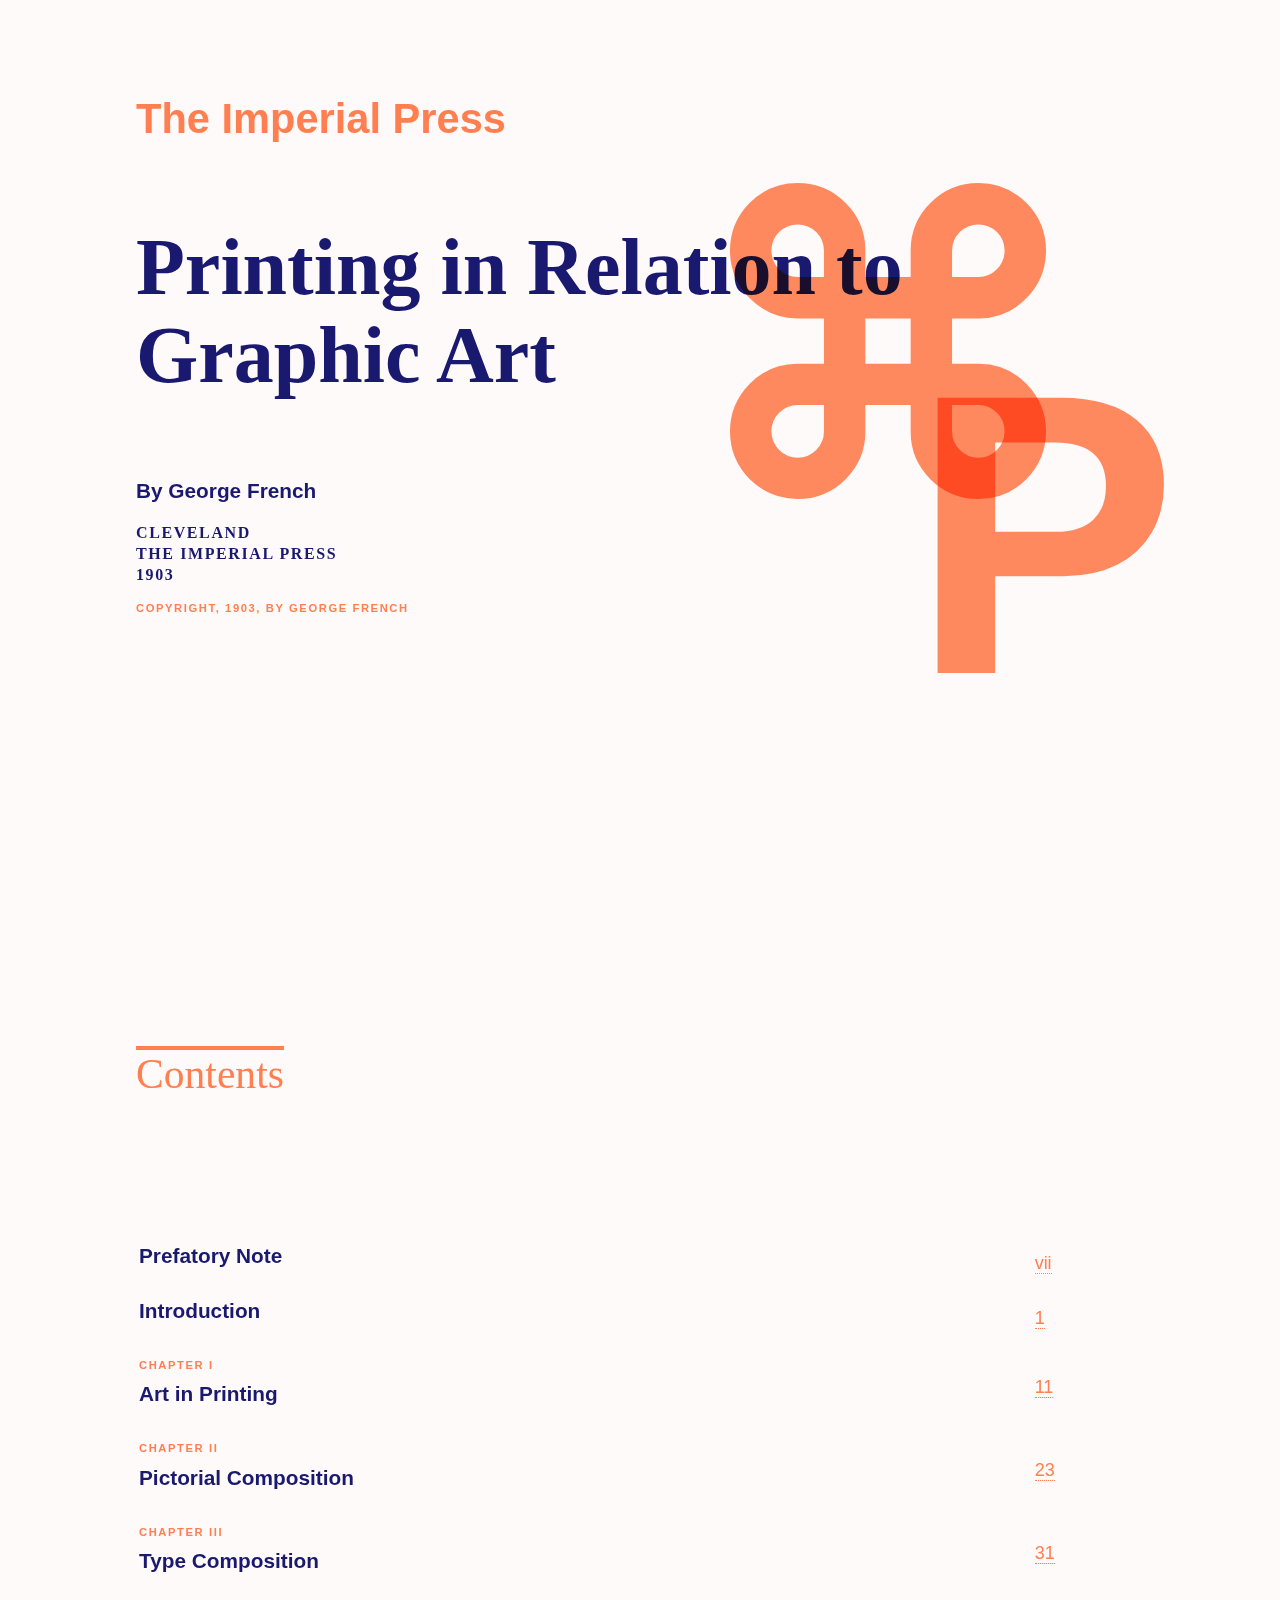
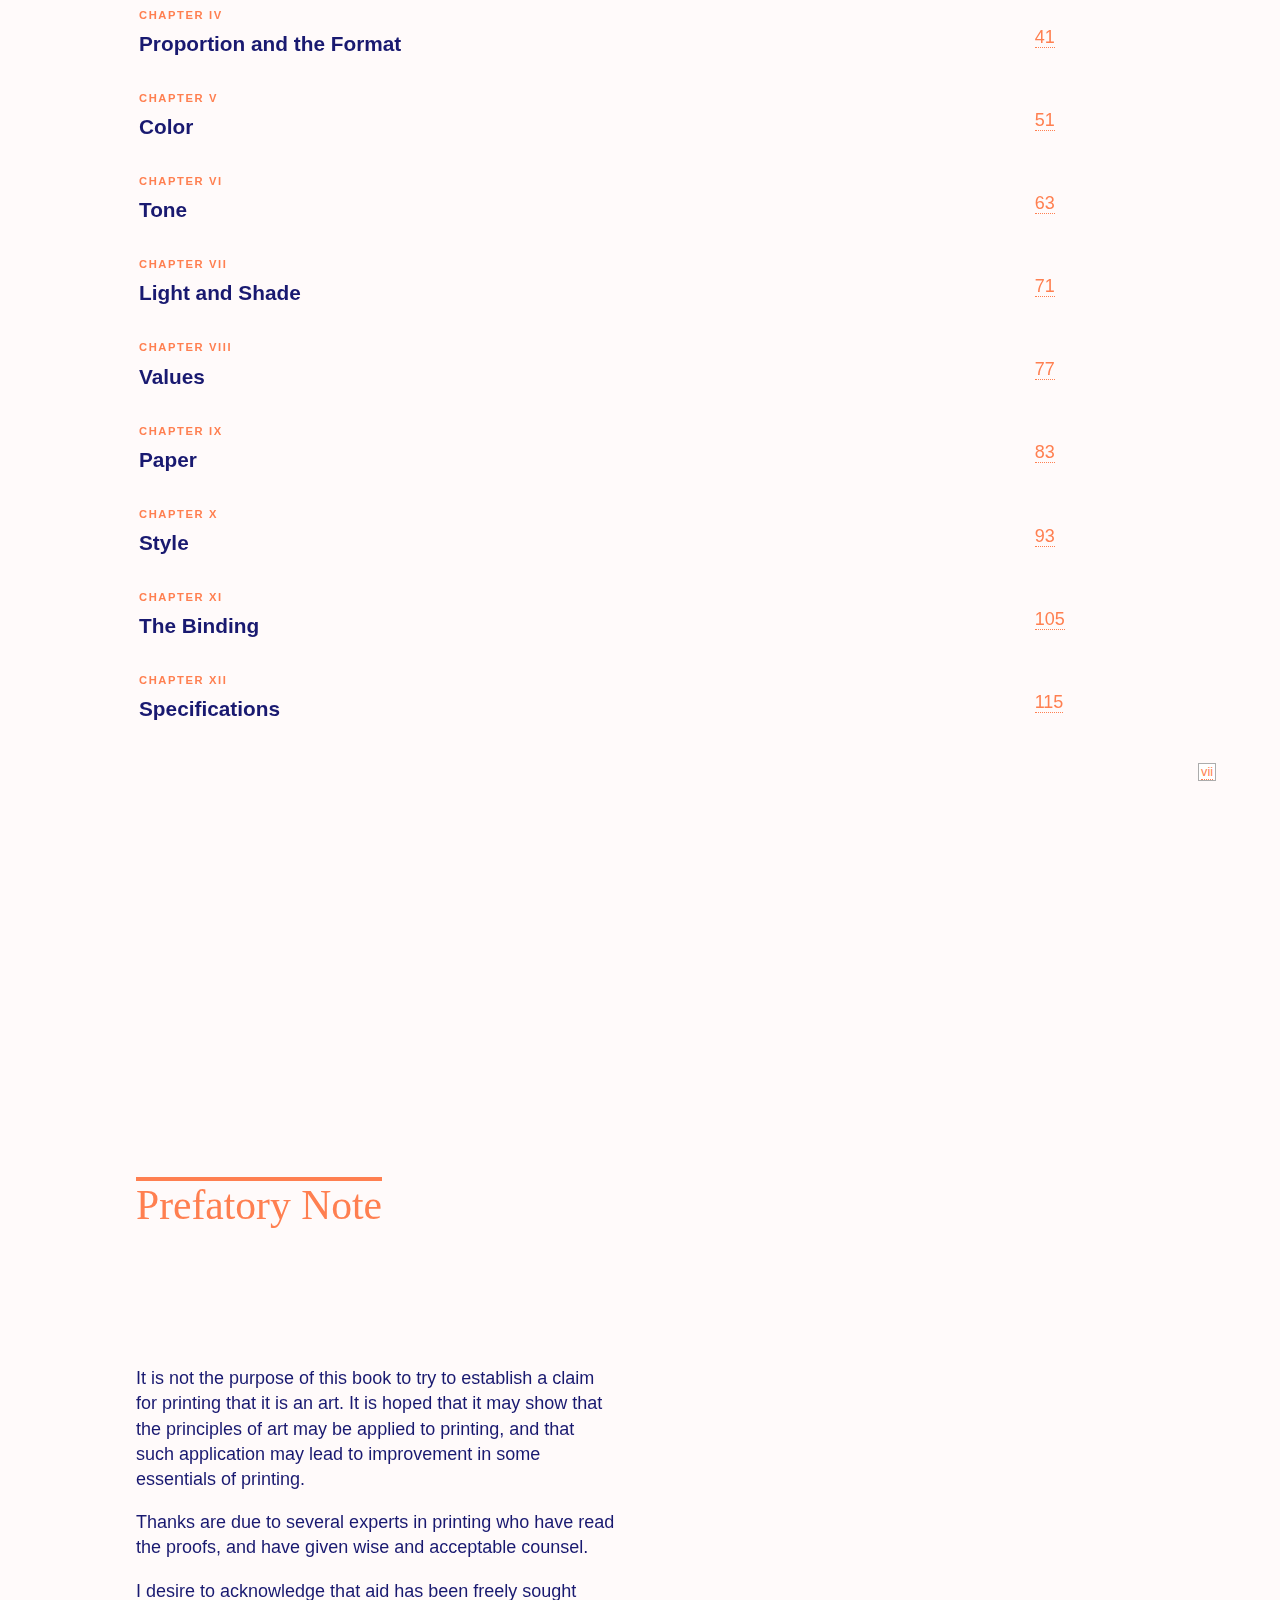
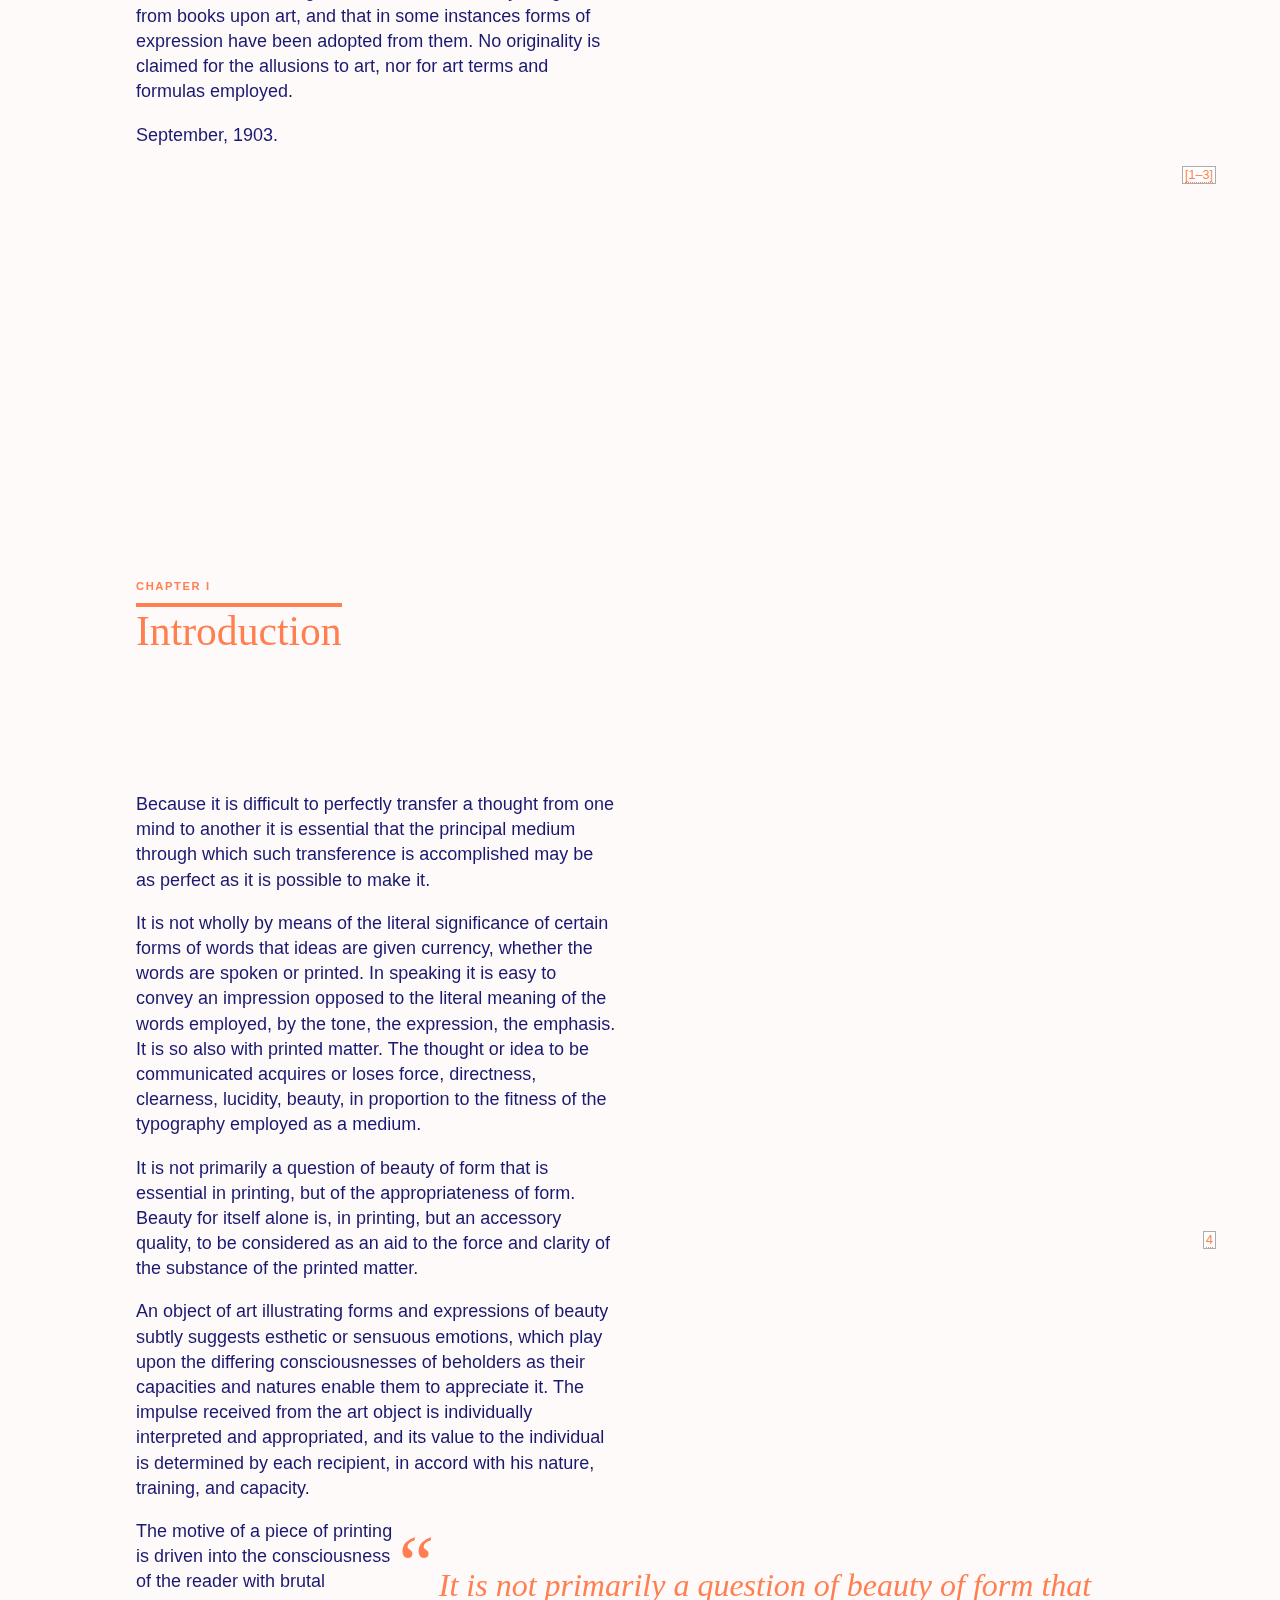
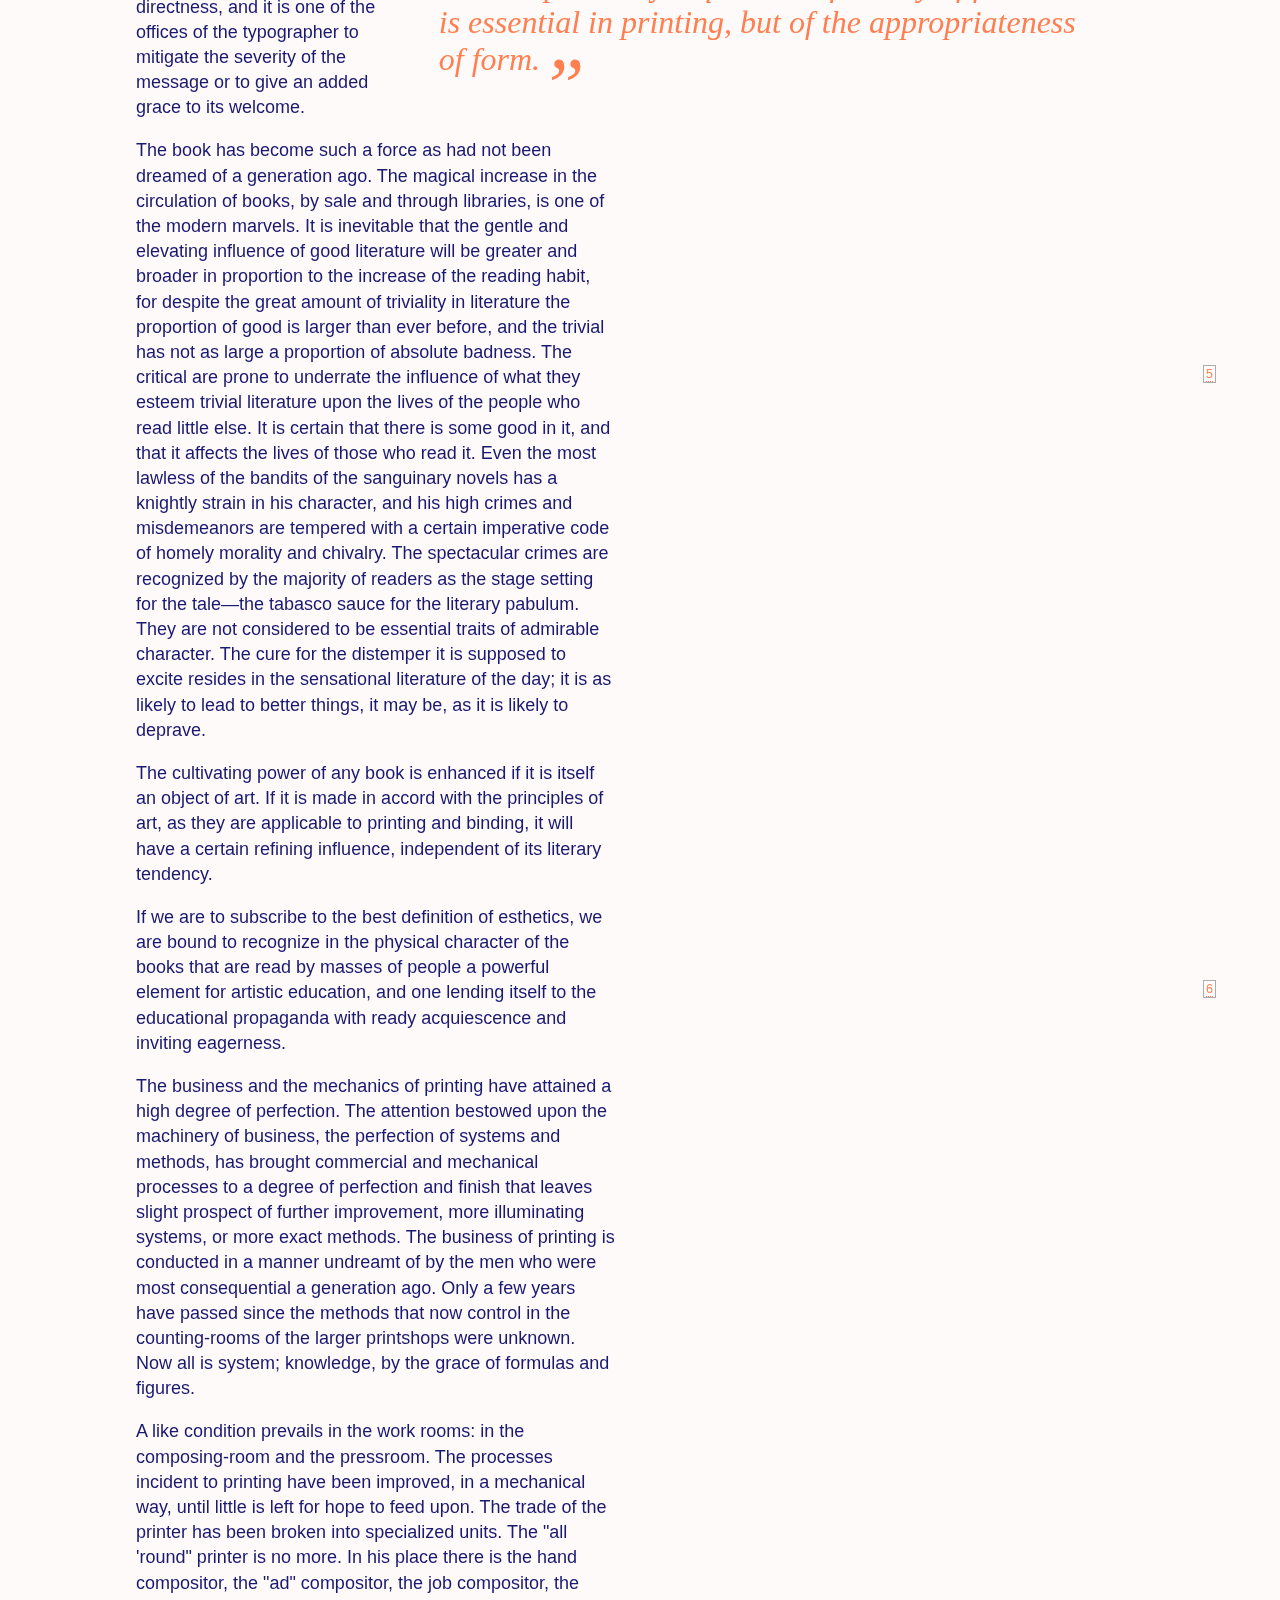
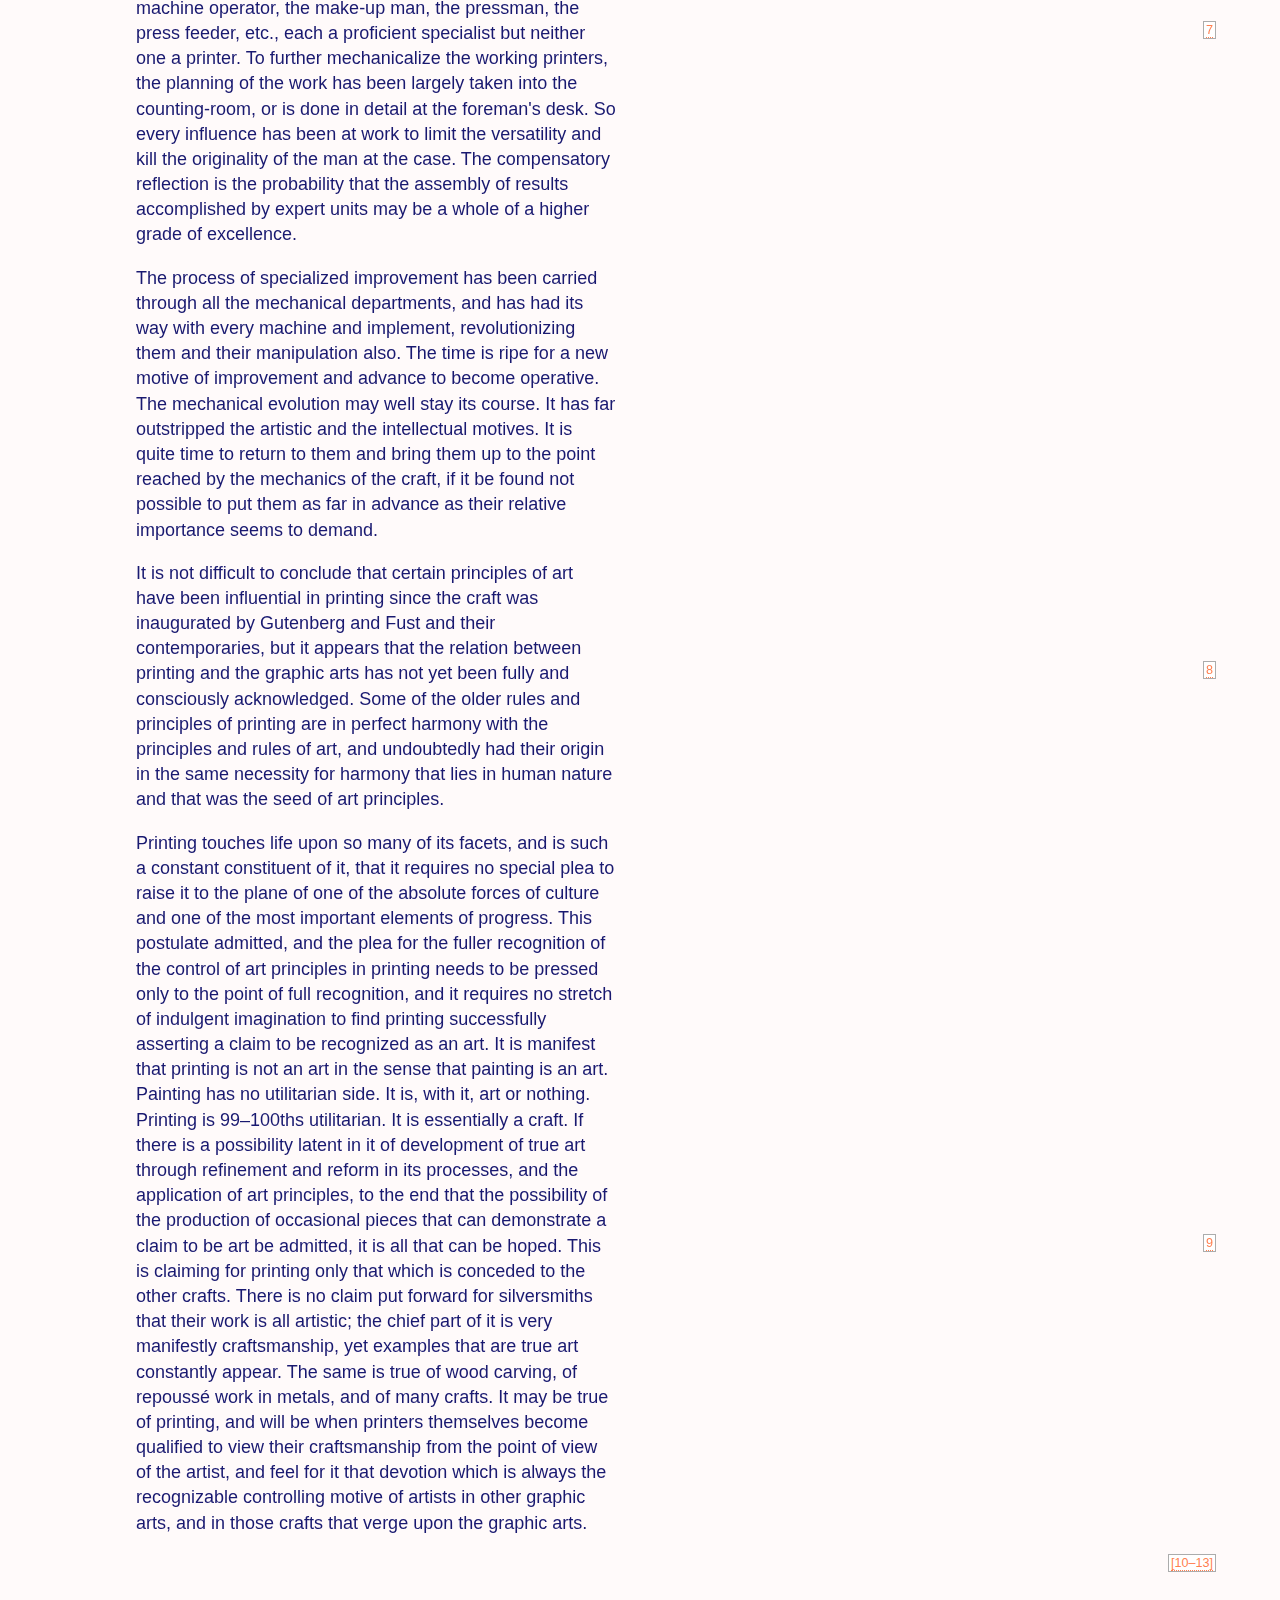
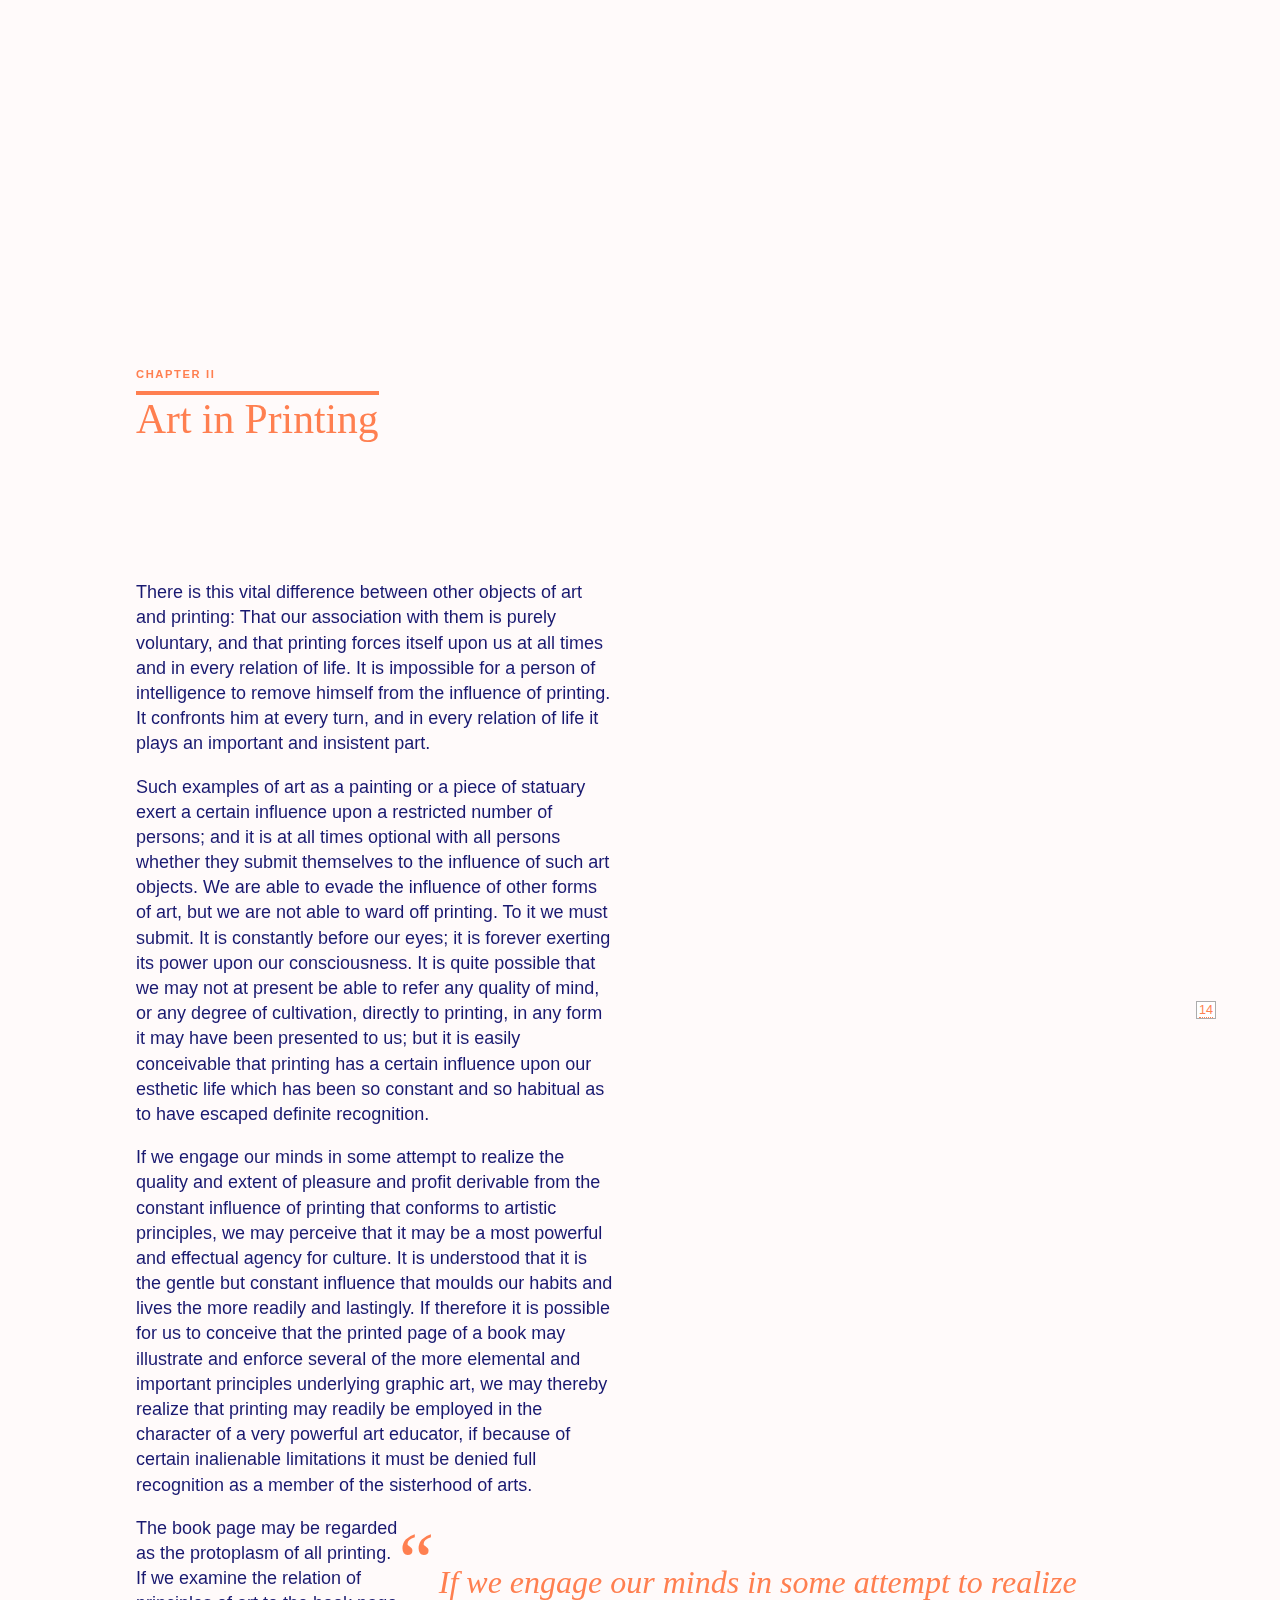
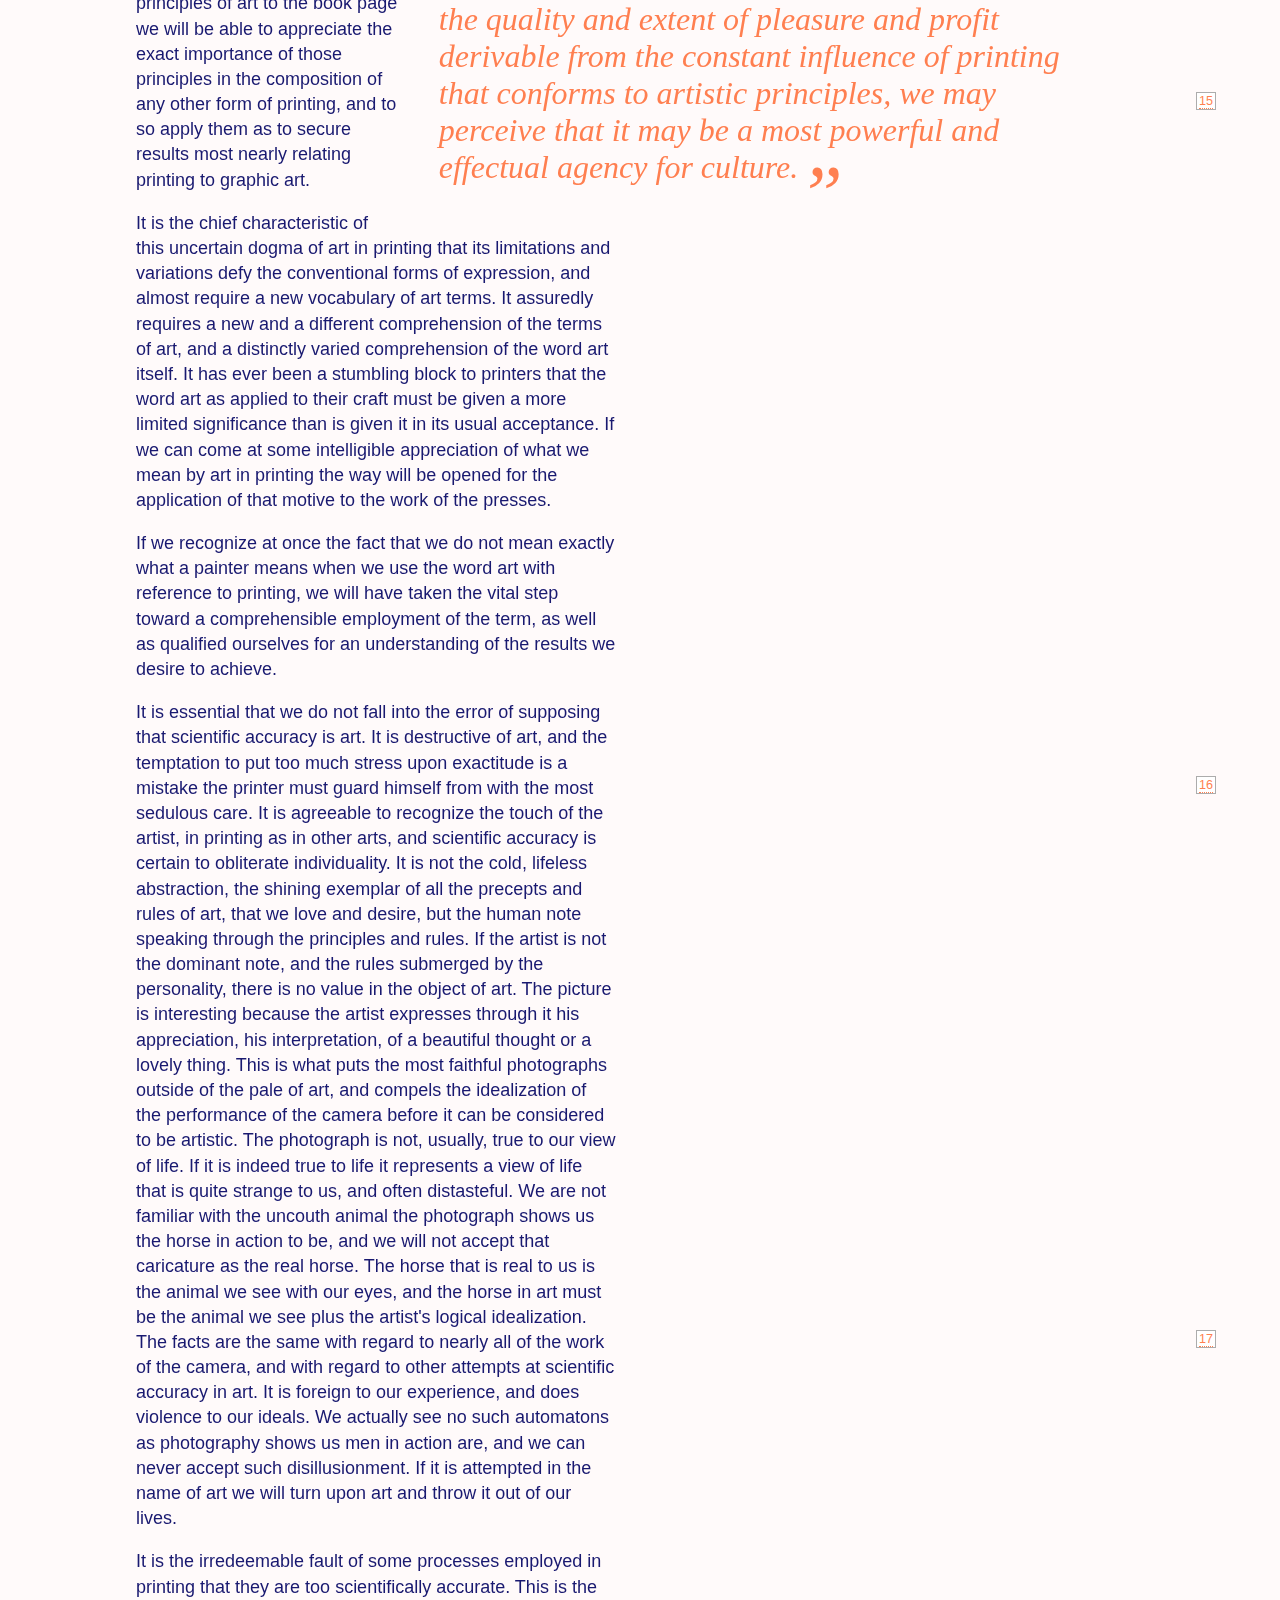
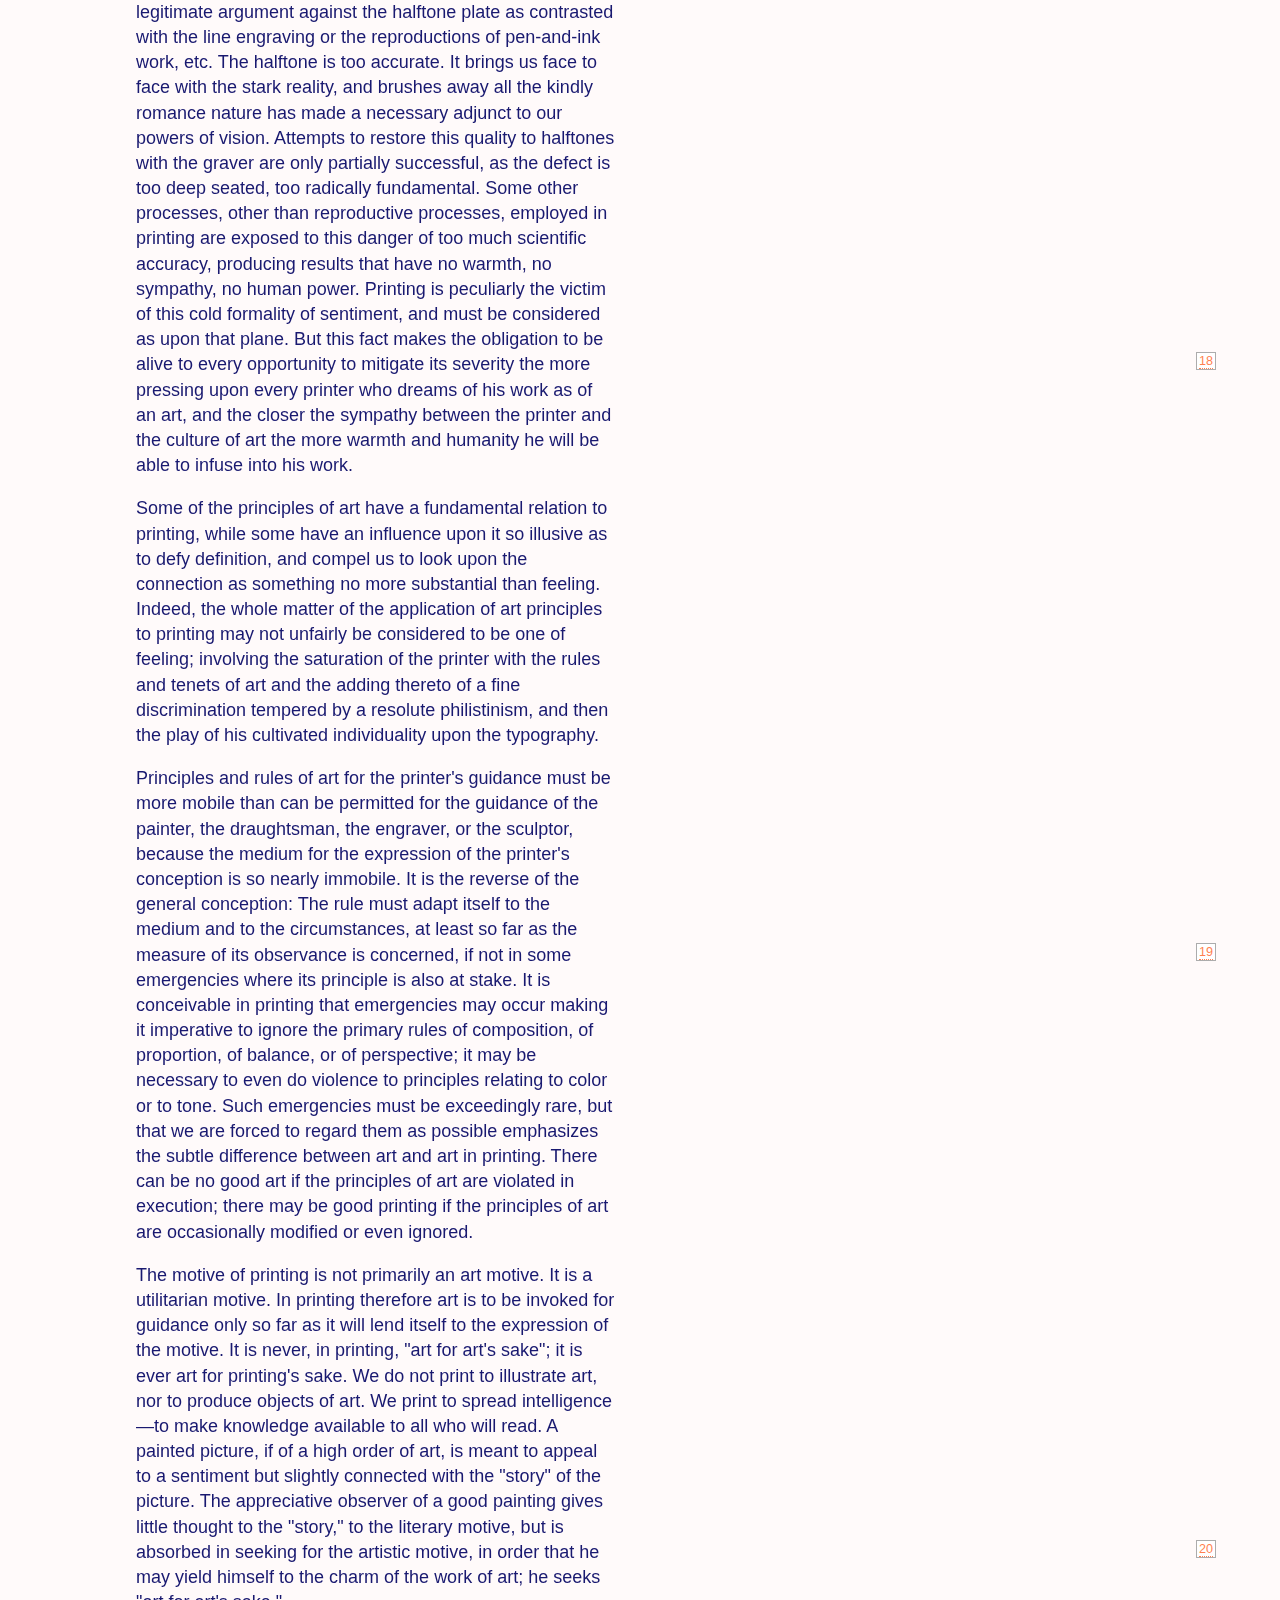
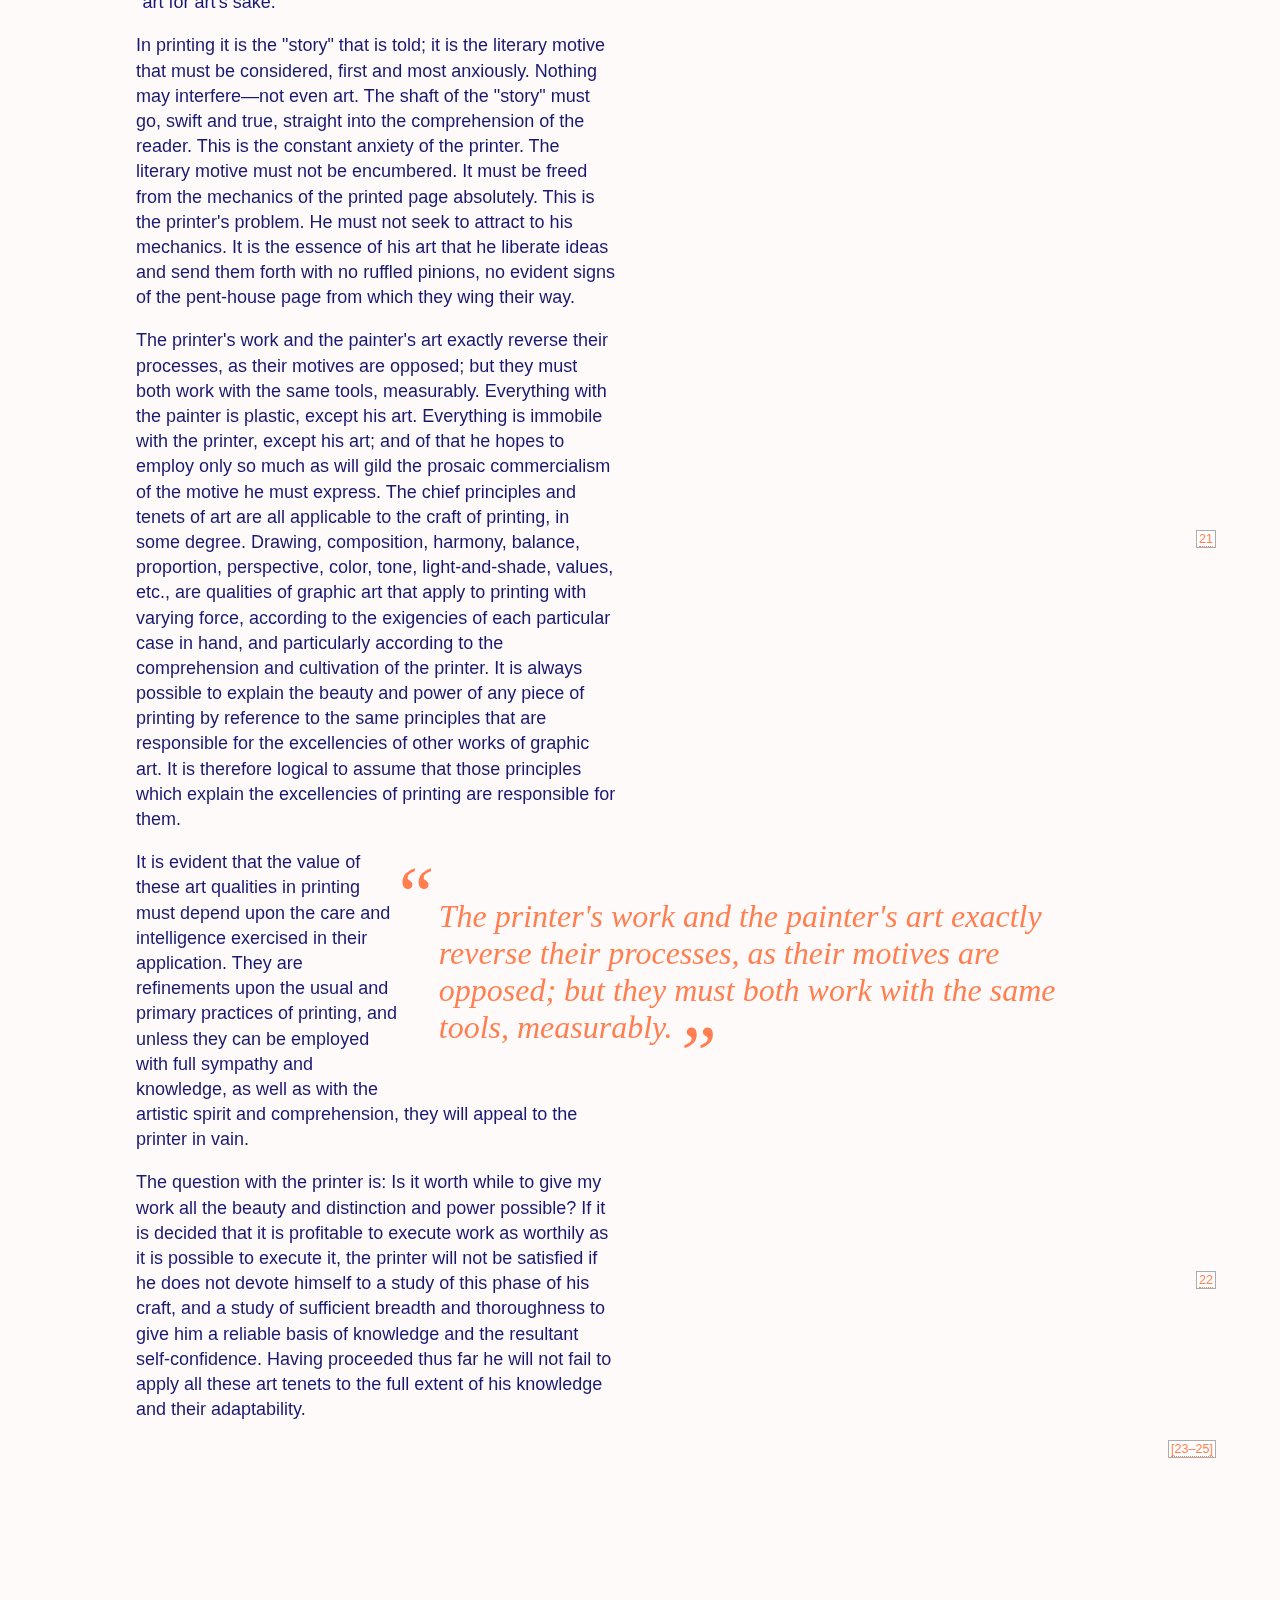
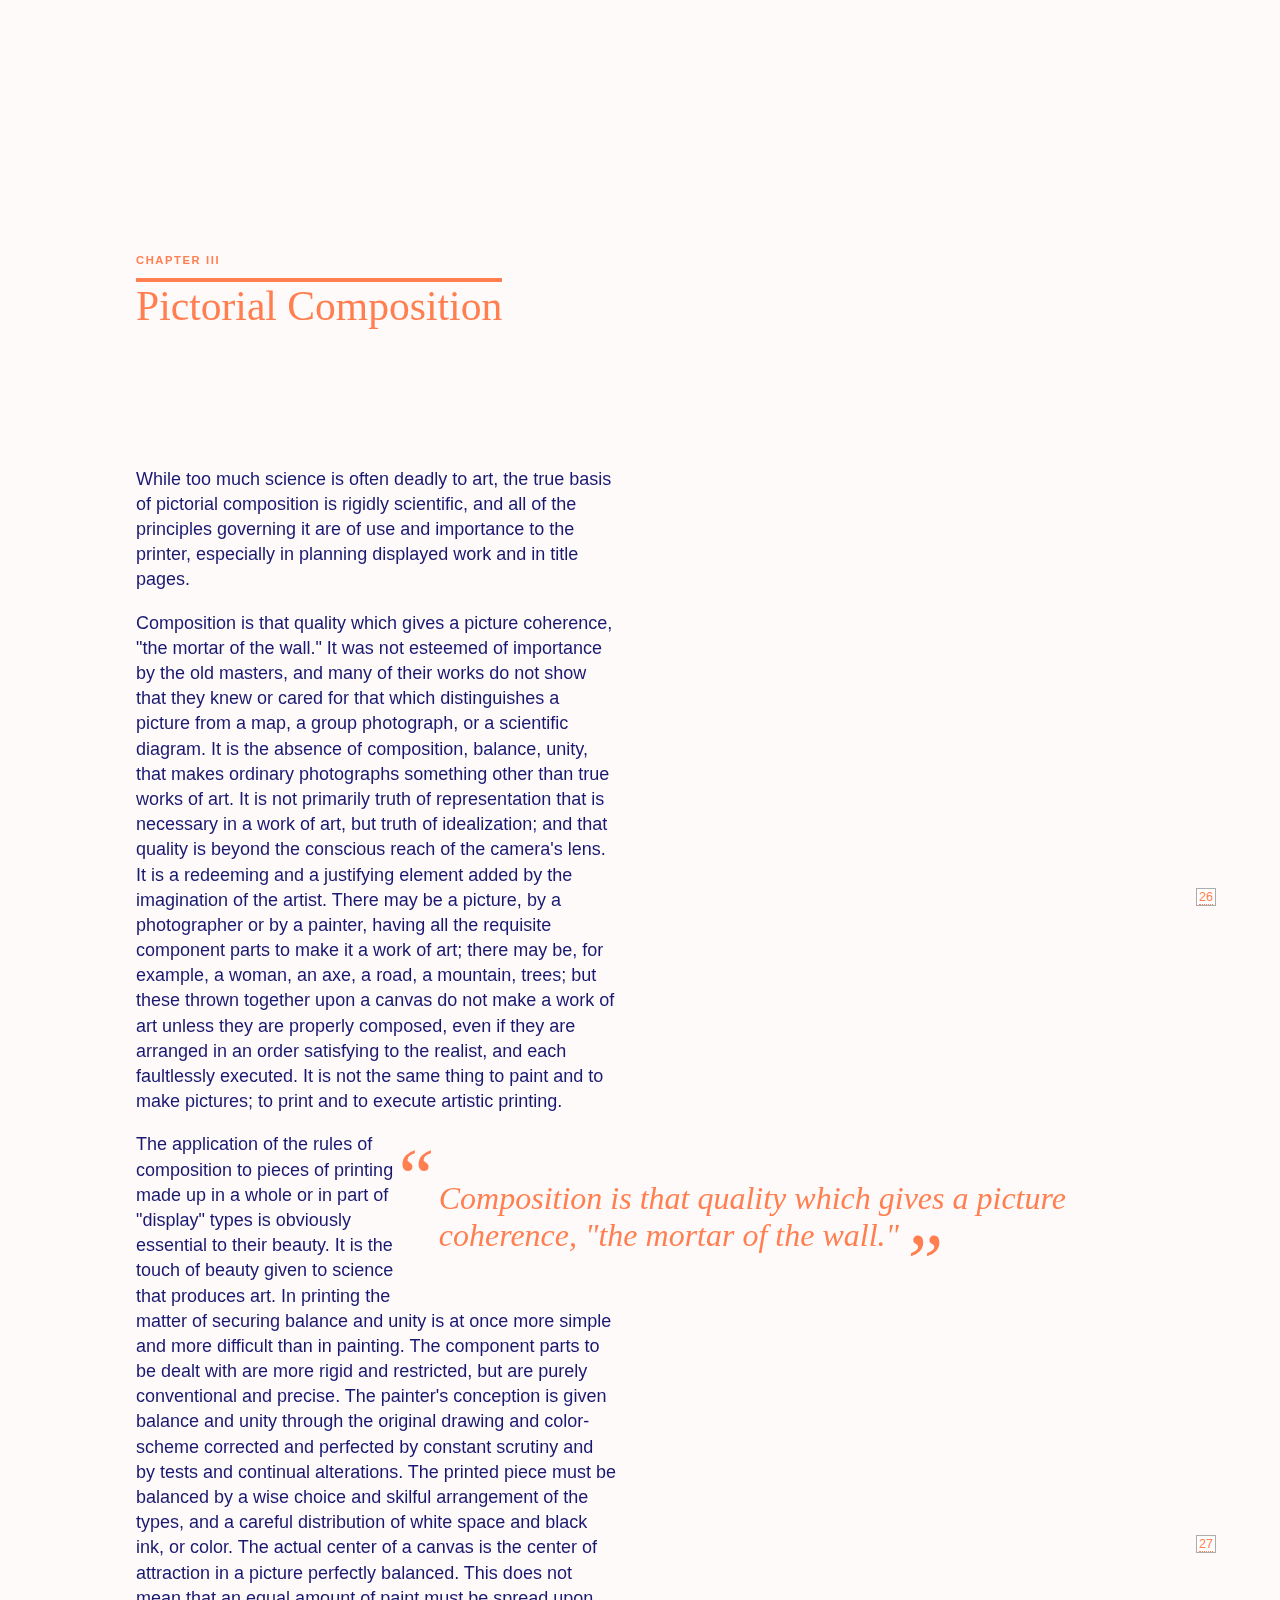
==== book-style.html @ 24d0f172 "updates" ====
<!DOCTYPE html PUBLIC "-//W3C//DTD XHTML 1.0 Strict//EN" "http://www.w3.org/TR/xhtml1/DTD/xhtml1-strict.dtd">
<!-- saved from url=(0056)http://www.gutenberg.org/files/54349/54349-h/54349-h.htm -->
<html xmlns="http://www.w3.org/1999/xhtml" xml:lang="en" lang="en"><head><meta http-equiv="Content-Type" content="text/html; charset=UTF-8">

    <title>The Project Gutenberg eBook of Printing in Relation to Graphic Art, by George French</title>

    <!-- Place your Stylesheet Between HERE -->
      <link rel="stylesheet" type="text/css" href="style.css">
    <!-- and HERE -->

    <style type="text/css">
    /* Page-specific Styles */
    .pagenum {
      position: absolute;
      right: 5vw;
      text-indent: 0em;
      text-align: right;
      font-size: 70%;
      font-weight: normal;
      font-variant: normal;
      font-style: normal;
      letter-spacing: normal;
      line-height: normal;
      color: #acacac;
      border: 1px solid #acacac;
      background: #ffffff;
      padding: 1px 2px;
    }

    table {
      width:100%;
    }

   </style>

</head>

<body>








<h2>The Imperial Press</h2>


<h1>
Printing in Relation
to Graphic Art</h1>

<h4>
By George French</h4>


<h5>
Cleveland <br>
The Imperial Press<br>
1903
</h5>


<h6>
Copyright, 1903, by George French
</h6>



<div class="chapter">
<h3><a id="CONTENTS"></a>Contents</h3>
</div>

<table summary="Contents">
  <tbody>
  <tr>
    <td class="tdl"><h4>Prefatory Note</h4></td>
    <td class="tdr"><a href="#pref">vii</a></td></tr>
  <tr>
    <td class="tdl"><h4>Introduction</h4></td>
    <td class="tdr"><a href="#intro">1</a></td></tr>
  <tr>
    <td class="tdl2"><h6>Chapter I</h6>
    <h4>Art in Printing</h4>
    <td class="tdr"><a href="#ch_1">11</a></td></tr>

  <tr>
    <td class="tdl2"><h6>Chapter II</h6>
    <h4>Pictorial Composition</h4>
    <td class="tdr"><a href="#ch_2">23</a></td></tr>

  <tr>
    <td class="tdl2"><h6>Chapter III</h6>
    <h4>Type Composition</h4>
    <td class="tdr"><a href="#ch_3">31</a></td></tr>

  <tr>
    <td class="tdl2"><h6>Chapter IV</h6>
    <h4>Proportion and the Format</h4>
    <td class="tdr"><a href="#ch_4">41</a></td></tr>

  <tr>
    <td class="tdl2"><h6>Chapter V</h6>
    <h4>Color</h4>
    <td class="tdr"><a href="#ch_5">51</a></td></tr>

  <tr>
    <td class="tdl2"><h6>Chapter VI</h6>
    <h4>Tone</h4>
    <td class="tdr"><a href="#ch_6">63</a></td></tr>

  <tr>
    <td class="tdl2"><h6>Chapter VII</h6>
    <h4>Light and Shade</h4>
    <td class="tdr"><a href="#ch_7">71</a></td></tr>

  <tr>
    <td class="tdl2"><h6>Chapter VIII</h6>
    <h4>Values</h4>
    <td class="tdr"><a href="#ch_8">77</a></td></tr>

  <tr>
    <td class="tdl2"><h6>Chapter IX</h6>
    <h4>Paper</h4>
    <td class="tdr"><a href="#ch_9">83</a></td></tr>

  <tr>
    <td class="tdl2"><h6>Chapter X</h6>
    <h4>Style</h4>
    <td class="tdr"><a href="#ch_10">93</a></td></tr>

  <tr>
    <td class="tdl2"><h6>Chapter XI</h6>
    <h4>The Binding</h4>
    <td class="tdr"><a href="#ch_11">105</a></td></tr>

  <tr>
    <td class="tdl2"><h6>Chapter XII</h6>
    <h4>Specifications</h4>
    <td class="tdr"><a href="#ch_12">115</a></td></tr>
</tbody></table>



<p><span class="pagenum"><a name="Page_vii" id="Page_vii">vii</a></span></p>

<div class="chapter">
<h3 id="pref">Prefatory Note</h3>
</div>

<p>It is not the purpose of this book to try to
establish a claim for printing that it is an art.
It is hoped that it may show that the principles
of art may be applied to printing, and that
such application may lead to improvement in
some essentials of printing.</p>

<p>Thanks are due to several experts in printing
who have read the proofs, and have given
wise and acceptable counsel.</p>

<p>I desire to acknowledge that aid has been
freely sought from books upon art, and that in
some instances forms of expression have been
adopted from them. No originality is claimed
for the allusions to art, nor for art terms and
formulas employed.</p>

<p>
September, 1903.</p>



<p><span class="pagenum"><a name="Page_1" id="Page_1">[1–3]</a></span></p>

<div class="chapter">
  <h6>Chapter I</h6>
<h3 id="intro">Introduction</h3>
</div>

<div class="p1">
<p class="in0 drop-cap"><span class="smcap">Because</span> it is difficult to perfectly
transfer a thought from
one mind to another it is essential
that the principal medium
through which such transference
is accomplished may be as perfect as it is possible
to make it.</p>

<p>It is not wholly by means of the literal significance
of certain forms of words that ideas
are given currency, whether the words are
spoken or printed. In speaking it is easy to
convey an impression opposed to the literal
meaning of the words employed, by the tone,
the expression, the emphasis. It is so also with
printed matter. The thought or idea to be communicated
acquires or loses force, directness,
clearness, lucidity, beauty, in proportion to the
fitness of the typography employed as a medium.</p>

<p>It is not primarily a question of beauty of
form that is essential in printing, but of the
appropriateness of form. Beauty for itself alone
is, in printing, but an accessory quality, to be<span class="pagenum"><a name="Page_4" id="Page_4">4</a></span>
considered as an aid to the force and clarity of
the substance of the printed matter.</p>

<p>An object of art illustrating forms and expressions
of beauty subtly suggests esthetic or
sensuous emotions, which play upon the differing
consciousnesses of beholders as their capacities
and natures enable them to appreciate
it. The impulse received from the art object is
individually interpreted and appropriated, and
its value to the individual is determined by each
recipient, in accord with his nature, training,
and capacity.</p>

<blockquote>It is not primarily a question of beauty of
form that is essential in printing, but of the
appropriateness of form.</blockquote>

<p>The motive of a piece of printing is driven
into the consciousness of the reader with brutal
directness, and it is one of the offices of the
typographer to mitigate the severity of the message
or to give an added grace to its welcome.</p>

<p>The book has become such a force as had
not been dreamed of a generation ago. The
magical increase in the circulation of books, by
sale and through libraries, is one of the modern
marvels. It is inevitable that the gentle and
elevating influence of good literature will be
greater and broader in proportion to the increase
of the reading habit, for despite the great
amount of triviality in literature the proportion
of good is larger than ever before, and the
trivial has not as large a proportion of absolute
badness. The critical are prone to underrate<span class="pagenum"><a name="Page_5" id="Page_5">5</a></span>
the influence of what they esteem trivial literature
upon the lives of the people who read
little else. It is certain that there is some good
in it, and that it affects the lives of those who
read it. Even the most lawless of the bandits
of the sanguinary novels has a knightly strain
in his character, and his high crimes and misdemeanors
are tempered with a certain imperative
code of homely morality and chivalry.
The spectacular crimes are recognized by the
majority of readers as the stage setting for the
tale—the tabasco sauce for the literary pabulum.
They are not considered to be essential
traits of admirable character. The cure for the
distemper it is supposed to excite resides in the
sensational literature of the day; it is as likely
to lead to better things, it may be, as it is likely
to deprave.</p>

<p>The cultivating power of any book is enhanced
if it is itself an object of art. If it is made
in accord with the principles of art, as they are
applicable to printing and binding, it will have
a certain refining influence, independent of its
literary tendency.</p>

<p>If we are to subscribe to the best definition
of esthetics, we are bound to recognize in the
physical character of the books that are read
by masses of people a powerful element for artistic
education, and one lending itself to the<span class="pagenum"><a name="Page_6" id="Page_6">6</a></span>
educational propaganda with ready acquiescence
and inviting eagerness.</p>

<p>The business and the mechanics of printing
have attained a high degree of perfection. The
attention bestowed upon the machinery of
business, the perfection of systems and methods,
has brought commercial and mechanical
processes to a degree of perfection and finish
that leaves slight prospect of further improvement,
more illuminating systems, or more exact
methods. The business of printing is conducted
in a manner undreamt of by the men who
were most consequential a generation ago. Only
a few years have passed since the methods that
now control in the counting-rooms of the larger
printshops were unknown. Now all is system;
knowledge, by the grace of formulas and
figures.</p>

<p>A like condition prevails in the work rooms:
in the composing-room and the pressroom.
The processes incident to printing have been
improved, in a mechanical way, until little is
left for hope to feed upon. The trade of the
printer has been broken into specialized units.
The "all 'round" printer is no more. In his
place there is the hand compositor, the "ad"
compositor, the job compositor, the machine
operator, the make-up man, the pressman, the
press feeder, etc., each a proficient specialist<span class="pagenum"><a name="Page_7" id="Page_7">7</a></span>
but neither one a printer. To further mechanicalize
the working printers, the planning of the
work has been largely taken into the counting-room,
or is done in detail at the foreman's
desk. So every influence has been at work to
limit the versatility and kill the originality of
the man at the case. The compensatory reflection
is the probability that the assembly of
results accomplished by expert units may be a
whole of a higher grade of excellence.</p>

<p>The process of specialized improvement has
been carried through all the mechanical departments,
and has had its way with every machine
and implement, revolutionizing them and their
manipulation also. The time is ripe for a new
motive of improvement and advance to become
operative. The mechanical evolution may well
stay its course. It has far outstripped the artistic
and the intellectual motives. It is quite
time to return to them and bring them up to
the point reached by the mechanics of the craft,
if it be found not possible to put them as far
in advance as their relative importance seems
to demand.</p>

<p>It is not difficult to conclude that certain
principles of art have been influential in printing
since the craft was inaugurated by Gutenberg
and Fust and their contemporaries, but
it appears that the relation between printing<span class="pagenum"><a name="Page_8" id="Page_8">8</a></span>
and the graphic arts has not yet been fully and
consciously acknowledged. Some of the older
rules and principles of printing are in perfect
harmony with the principles and rules of art,
and undoubtedly had their origin in the same
necessity for harmony that lies in human nature
and that was the seed of art principles.</p>

<p>Printing touches life upon so many of its facets,
and is such a constant constituent of it, that
it requires no special plea to raise it to the
plane of one of the absolute forces of culture
and one of the most important elements of
progress. This postulate admitted, and the plea
for the fuller recognition of the control of art
principles in printing needs to be pressed only
to the point of full recognition, and it requires
no stretch of indulgent imagination to find
printing successfully asserting a claim to be recognized
as an art. It is manifest that printing
is not an art in the sense that painting is an art.
Painting has no utilitarian side. It is, with it,
art or nothing. Printing is 99–100ths utilitarian.
It is essentially a craft. If there is a possibility
latent in it of development of true art through
refinement and reform in its processes, and
the application of art principles, to the end
that the possibility of the production of occasional
pieces that can demonstrate a claim to
be art be admitted, it is all that can be hoped.<span class="pagenum"><a name="Page_9" id="Page_9">9</a></span>
This is claiming for printing only that which
is conceded to the other crafts. There is no
claim put forward for silversmiths that their
work is all artistic; the chief part of it is very
manifestly craftsmanship, yet examples that
are true art constantly appear. The same is
true of wood carving, of repoussé work in metals,
and of many crafts. It may be true of printing,
and will be when printers themselves become
qualified to view their craftsmanship from
the point of view of the artist, and feel for it
that devotion which is always the recognizable
controlling motive of artists in other graphic
arts, and in those crafts that verge upon the
graphic arts.</p>



<p><span class="pagenum"><a name="Page_10" id="Page_10">[10–13]</a></span></p>

<div class="chapter">
  <h6>Chapter II</h6>
<h3 id="ch_1">Art in Printing</h3>
</div>

<div class="p1">
<p>There is this vital difference
between other objects of art
and printing: That our association
with them is purely
voluntary, and that printing
forces itself upon us at all times and in every
relation of life. It is impossible for a person of
intelligence to remove himself from the influence
of printing. It confronts him at every
turn, and in every relation of life it plays an
important and insistent part.</p>

<p>Such examples of art as a painting or a piece
of statuary exert a certain influence upon a
restricted number of persons; and it is at all
times optional with all persons whether they
submit themselves to the influence of such art
objects. We are able to evade the influence of
other forms of art, but we are not able to ward
off printing. To it we must submit. It is constantly
before our eyes; it is forever exerting
its power upon our consciousness. It is quite
possible that we may not at present be able
to refer any quality of mind, or any degree of<span class="pagenum"><a name="Page_14" id="Page_14">14</a></span>
cultivation, directly to printing, in any form it
may have been presented to us; but it is easily
conceivable that printing has a certain influence
upon our esthetic life which has been so constant
and so habitual as to have escaped definite
recognition.</p>

<p>If we engage our minds in some attempt to
realize the quality and extent of pleasure and
profit derivable from the constant influence of
printing that conforms to artistic principles, we
may perceive that it may be a most powerful
and effectual agency for culture. It is understood
that it is the gentle but constant influence
that moulds our habits and lives the more
readily and lastingly. If therefore it is possible
for us to conceive that the printed page of a
book may illustrate and enforce several of the
more elemental and important principles underlying
graphic art, we may thereby realize
that printing may readily be employed in the
character of a very powerful art educator, if because
of certain inalienable limitations it must
be denied full recognition as a member of the
sisterhood of arts.</p>

<blockquote>If we engage our minds in some attempt to
realize the quality and extent of pleasure and
profit derivable from the constant influence of
printing that conforms to artistic principles, we
may perceive that it may be a most powerful
and effectual agency for culture.</blockquote>

<p>The book page may be regarded as the protoplasm
of all printing. If we examine the relation
of principles of art to the book page we
will be able to appreciate the exact importance
of those principles in the composition of any<span class="pagenum"><a name="Page_15" id="Page_15">15</a></span>
other form of printing, and to so apply them
as to secure results most nearly relating printing
to graphic art.</p>

<p>It is the chief characteristic of this uncertain
dogma of art in printing that its limitations
and variations defy the conventional forms of
expression, and almost require a new vocabulary
of art terms. It assuredly requires a new
and a different comprehension of the terms of
art, and a distinctly varied comprehension of
the word art itself. It has ever been a stumbling
block to printers that the word art as
applied to their craft must be given a more
limited significance than is given it in its usual
acceptance. If we can come at some intelligible
appreciation of what we mean by art in printing
the way will be opened for the application
of that motive to the work of the presses.</p>

<p>If we recognize at once the fact that we do
not mean exactly what a painter means when
we use the word art with reference to printing,
we will have taken the vital step toward a comprehensible
employment of the term, as well
as qualified ourselves for an understanding of
the results we desire to achieve.</p>

<p>It is essential that we do not fall into the error
of supposing that scientific accuracy is art.
It is destructive of art, and the temptation to
put too much stress upon exactitude is a mistake<span class="pagenum"><a name="Page_16" id="Page_16">16</a></span>
the printer must guard himself from with
the most sedulous care. It is agreeable to recognize
the touch of the artist, in printing as
in other arts, and scientific accuracy is certain
to obliterate individuality. It is not the cold,
lifeless abstraction, the shining exemplar of all
the precepts and rules of art, that we love and
desire, but the human note speaking through
the principles and rules. If the artist is not the
dominant note, and the rules submerged by
the personality, there is no value in the object
of art. The picture is interesting because the
artist expresses through it his appreciation, his
interpretation, of a beautiful thought or a lovely
thing. This is what puts the most faithful
photographs outside of the pale of art, and compels
the idealization of the performance of the
camera before it can be considered to be artistic.
The photograph is not, usually, true to
our view of life. If it is indeed true to life it represents
a view of life that is quite strange to us,
and often distasteful. We are not familiar with
the uncouth animal the photograph shows us
the horse in action to be, and we will not accept
that caricature as the real horse. The horse that
is real to us is the animal we see with our eyes,
and the horse in art must be the animal we see
plus the artist's logical idealization. The facts
are the same with regard to nearly all of the<span class="pagenum"><a name="Page_17" id="Page_17">17</a></span>
work of the camera, and with regard to other
attempts at scientific accuracy in art. It is foreign
to our experience, and does violence to
our ideals. We actually see no such automatons
as photography shows us men in action are,
and we can never accept such disillusionment.
If it is attempted in the name of art we will
turn upon art and throw it out of our lives.</p>

<p>It is the irredeemable fault of some processes
employed in printing that they are too
scientifically accurate. This is the legitimate argument
against the halftone plate as contrasted
with the line engraving or the reproductions
of pen-and-ink work, etc. The halftone is too
accurate. It brings us face to face with the stark
reality, and brushes away all the kindly romance
nature has made a necessary adjunct to
our powers of vision. Attempts to restore this
quality to halftones with the graver are only
partially successful, as the defect is too deep
seated, too radically fundamental. Some other
processes, other than reproductive processes,
employed in printing are exposed to this danger
of too much scientific accuracy, producing
results that have no warmth, no sympathy, no
human power. Printing is peculiarly the victim
of this cold formality of sentiment, and must
be considered as upon that plane. But this fact
makes the obligation to be alive to every<span class="pagenum"><a name="Page_18" id="Page_18">18</a></span>
opportunity to mitigate its severity the more
pressing upon every printer who dreams of his
work as of an art, and the closer the sympathy
between the printer and the culture of art the
more warmth and humanity he will be able to
infuse into his work.</p>

<p>Some of the principles of art have a fundamental
relation to printing, while some have
an influence upon it so illusive as to defy definition,
and compel us to look upon the connection
as something no more substantial than
feeling. Indeed, the whole matter of the application
of art principles to printing may not
unfairly be considered to be one of feeling; involving
the saturation of the printer with the
rules and tenets of art and the adding thereto
of a fine discrimination tempered by a resolute
philistinism, and then the play of his cultivated
individuality upon the typography.</p>

<p>Principles and rules of art for the printer's
guidance must be more mobile than can be
permitted for the guidance of the painter, the
draughtsman, the engraver, or the sculptor, because
the medium for the expression of the
printer's conception is so nearly immobile. It
is the reverse of the general conception: The
rule must adapt itself to the medium and to
the circumstances, at least so far as the measure
of its observance is concerned, if not in some<span class="pagenum"><a name="Page_19" id="Page_19">19</a></span>
emergencies where its principle is also at stake.
It is conceivable in printing that emergencies
may occur making it imperative to ignore the
primary rules of composition, of proportion,
of balance, or of perspective; it may be necessary
to even do violence to principles relating
to color or to tone. Such emergencies must be
exceedingly rare, but that we are forced to regard
them as possible emphasizes the subtle
difference between art and art in printing. There
can be no good art if the principles of art are
violated in execution; there may be good printing
if the principles of art are occasionally modified
or even ignored.</p>

<p>The motive of printing is not primarily an
art motive. It is a utilitarian motive. In printing
therefore art is to be invoked for guidance
only so far as it will lend itself to the expression
of the motive. It is never, in printing,
"art for art's sake"; it is ever art for printing's
sake. We do not print to illustrate art, nor to
produce objects of art. We print to spread intelligence—to
make knowledge available to
all who will read. A painted picture, if of a high
order of art, is meant to appeal to a sentiment
but slightly connected with the "story" of the
picture. The appreciative observer of a good
painting gives little thought to the "story," to
the literary motive, but is absorbed in seeking<span class="pagenum"><a name="Page_20" id="Page_20">20</a></span>
for the artistic motive, in order that he may
yield himself to the charm of the work of art;
he seeks "art for art's sake."</p>

<p>In printing it is the "story" that is told;
it is the literary motive that must be considered,
first and most anxiously. Nothing may
interfere—not even art. The shaft of the
"story" must go, swift and true, straight into
the comprehension of the reader. This is the
constant anxiety of the printer. The literary
motive must not be encumbered. It must be
freed from the mechanics of the printed page
absolutely. This is the printer's problem. He
must not seek to attract to his mechanics. It
is the essence of his art that he liberate ideas
and send them forth with no ruffled pinions,
no evident signs of the pent-house page from
which they wing their way.</p>

<p>The printer's work and the painter's art exactly
reverse their processes, as their motives
are opposed; but they must both work with the
same tools, measurably. Everything with the
painter is plastic, except his art. Everything is
immobile with the printer, except his art; and
of that he hopes to employ only so much as
will gild the prosaic commercialism of the motive
he must express. The chief principles and
tenets of art are all applicable to the craft of
printing, in some degree. Drawing, composition,<span class="pagenum"><a name="Page_21" id="Page_21">21</a></span>
harmony, balance, proportion, perspective,
color, tone, light-and-shade, values, etc.,
are qualities of graphic art that apply to printing
with varying force, according to the exigencies
of each particular case in hand, and
particularly according to the comprehension
and cultivation of the printer. It is always possible
to explain the beauty and power of any
piece of printing by reference to the same principles
that are responsible for the excellencies
of other works of graphic art. It is therefore
logical to assume that those principles which
explain the excellencies of printing are responsible
for them.</p>

<blockquote>The printer's work and the painter's art exactly
reverse their processes, as their motives
are opposed; but they must both work with the
same tools, measurably.</blockquote>

<p>It is evident that the value of these art qualities
in printing must depend upon the care
and intelligence exercised in their application.
They are refinements upon the usual and primary
practices of printing, and unless they can
be employed with full sympathy and knowledge,
as well as with the artistic spirit and comprehension,
they will appeal to the printer in
vain.</p>

<p>The question with the printer is: Is it worth
while to give my work all the beauty and distinction
and power possible? If it is decided
that it is profitable to execute work as worthily
as it is possible to execute it, the printer will
not be satisfied if he does not devote himself<span class="pagenum"><a name="Page_22" id="Page_22">22</a></span>
to a study of this phase of his craft, and a study
of sufficient breadth and thoroughness to give
him a reliable basis of knowledge and the resultant
self-confidence. Having proceeded thus
far he will not fail to apply all these art tenets
to the full extent of his knowledge and their
adaptability.</p>



<p><span class="pagenum"><a name="Page_23" id="Page_23">[23–25]</a></span></p>

<div class="chapter">
  <h6>Chapter III</h6>
<h3 id="ch_2">Pictorial Composition</h3>
</div>

<div class="p1">
<p>While too much science is
often deadly to art, the true
basis of pictorial composition
is rigidly scientific, and
all of the principles governing
it are of use and importance to the printer,
especially in planning displayed work and in
title pages.</p>

<p>Composition is that quality which gives a
picture coherence, "the mortar of the wall."
It was not esteemed of importance by the old
masters, and many of their works do not show
that they knew or cared for that which distinguishes
a picture from a map, a group photograph,
or a scientific diagram. It is the absence
of composition, balance, unity, that makes ordinary
photographs something other than true
works of art. It is not primarily truth of representation
that is necessary in a work of art,
but truth of idealization; and that quality is beyond
the conscious reach of the camera's lens.
It is a redeeming and a justifying element added
by the imagination of the artist. There may<span class="pagenum"><a name="Page_26" id="Page_26">26</a></span>
be a picture, by a photographer or by a painter,
having all the requisite component parts to
make it a work of art; there may be, for example,
a woman, an axe, a road, a mountain,
trees; but these thrown together upon a canvas
do not make a work of art unless they are
properly composed, even if they are arranged
in an order satisfying to the realist, and each
faultlessly executed. It is not the same thing
to paint and to make pictures; to print and to
execute artistic printing.</p>

<blockquote>Composition is that quality which gives a
picture coherence, "the mortar of the wall."</blockquote>

<p>The application of the rules of composition
to pieces of printing made up in a whole or in
part of "display" types is obviously essential
to their beauty. It is the touch of beauty given
to science that produces art. In printing the
matter of securing balance and unity is at once
more simple and more difficult than in painting.
The component parts to be dealt with are
more rigid and restricted, but are purely conventional
and precise. The painter's conception
is given balance and unity through the
original drawing and color-scheme corrected
and perfected by constant scrutiny and by tests
and continual alterations. The printed piece
must be balanced by a wise choice and skilful
arrangement of the types, and a careful distribution
of white space and black ink, or color.
The actual center of a canvas is the center<span class="pagenum"><a name="Page_27" id="Page_27">27</a></span>
of attraction in a picture perfectly balanced.
This does not mean that an equal amount of
paint must be spread upon every quarter of
the canvas, nor that objects of equal visual importance
in themselves must be equally distributed
over it. A tiny dot of distinctive paint,
placed a certain distance from the center of the
canvas, may perfectly balance an object ten
times its size which is placed relatively nearer
the center. Balance in printing must not be understood
to mean that there must be an equal
distribution of weight over all quarters of the
piece, but that there must be a compensatory
distribution of weight.</p>

<p>In his lucid and interesting book upon "Pictorial
Composition" Mr. H. R. Poore gives
a series of "postulates" which embody his ideas
upon the subject, and are expressed in terms
intelligible to the non-artistic as well as to those
whose familiarity with art enables them to
grasp more technical phrases. To the printer
it is only necessary to suggest that he interpret
"units" as meaning features in his work
and he will be able to appreciate that these art
rules may not infrequently stand him in good
stead, especially when he is perplexed with
some piece of work that he is having difficulty
in making "look right." Those of Mr. Poore's
"postulates" that appear to apply easily to<span class="pagenum"><a name="Page_28" id="Page_28">28</a></span>
printing, and may be more profitably studied
and heeded by printers and others interested
in typography, are here given:</p>

<ul>
<li>All pictures are a collection of units.</li>

<li>Every unit has a given value.</li>

<li>The value of a unit depends on its attraction;
of its character, of its size, of its placement.</li>

<li>A unit near the edge has more attraction than
at the center.</li>

<li>Every part of the picture space has some attraction.</li>

<li>Space having no detail may possess attraction
by gradation and by suggestion.</li>

<li>A unit of attraction in an otherwise empty
space has more weight through isolation than
the same when placed with other units.</li>

<li>A unit in the foreground has less weight
than one in the distance.</li>

<li>Two or more associated units may be reckoned
as one and their united center is the point
on which they balance with others.</li>
</ul>

<p>In the application of the rules of composition
to graphic art it is possible to minutely subdivide
the topic and refer to specific examples
and explicit rules for practice. The selection of
the particular kind of balance to be sought depends
upon the placement of the important
item or subject, which is in itself chiefly important
in the scheme of balance as giving the keynote,<span class="pagenum"><a name="Page_29" id="Page_29">29</a></span>
furnishing the starting point. There is the
balance of equal measures, which is a picture
or piece of printing which may be cut into four
equal parts, by horizontal and vertical lines
drawn through its center, with each part showing
equal weight; the balance of isolated measures,
where the chief item is placed away from
the center and has one or more isolated spots
to compensate, skilfully placed; the horizontal
balance; the vertical balance; the formal
balance; the balance by opposition of light and
dark measures; balance by gradation; balance
of isolation, and other varieties of balance more
technical and more especially adapted to the
painter's uses. Each of these variants of the
basic rules of composition may be of special
value to the printer, if he studies the subject
sufficiently to gain a clear comprehension of
how each applies in printing.</p>

<blockquote>In the application of the rules of composition
to graphic art it is possible to minutely subdivide
the topic and refer to specific examples
and explicit rules for practice.</blockquote>

<p>This is one of the art subjects that the practical
printer may deem of too slight consequence
to merit his careful attention. But if it is
desired to produce printing of power—power
to pleasurably attract the eye of those persons
who possess either an instinctive or a cultivated
taste for art—it is essential that the work adhere
closely to the rules governing pictorial
composition. The eye is a relentless judge.
Here, as in all printing, the esthetic motive<span class="pagenum"><a name="Page_30" id="Page_30">30</a></span>
is identical with the business consideration.
There is a double motive for the best printing,
the esthetic and the business motive, and it is
impossible to separate them, or consider either
apart from the other. It is unnecessary to attempt
to evade the force and meaning of the
new appreciation of the basis of good printing,
as it leads so surely to financial as well as esthetic
betterment, and should be congenial to
the tastes of every printer who has advanced in
his craft beyond the standards of the wood-sawyer.</p>



<p><span class="pagenum"><a name="Page_31" id="Page_31">[31–33]</a></span></p>

<div class="chapter">
  <h6>Chapter IV</h6>
<h3 id="ch_3">Type Composition</h3>
</div>

<div class="p1">
<p>The composition of type is the
first task an apprentice is required
to undertake when he
goes to "learn the trade," and
his ideas regarding its importance
rarely rise above the level of the drudgery
of his early days at the case. But little of the
effort to improve the quality of printing has as
yet extended back to this primary proceeding,
the setting of the type, yet in this fundamental
operation lies the possibility for very great improvement
and distinction, and for lamentable
failure.</p>

<p>Progress in typography has been slower, and
it has reached a less advanced position, than
have other branches of the printing craft. Presswork
for example has become so nearly perfect
as to leave little room for the exercise of the
critic's art; and the choice and manipulation of
paper leaves little hope for radical advance.
Type is set as it was set one, two, three generations
ago, for the most part. A few printers
have given this subject special study, and are<span class="pagenum"><a name="Page_34" id="Page_34">34</a></span>
executing book pages that are the wonder and
despair of the craft. Their distinction has been
rather easily won. It is quite possible to detect
the source of it, and not difficult to draw the
same results from the same fount.</p>

<p>It has become a habit to accept the composed
page of type as the foundation upon
which to erect a fine piece of printing. The
real foundation lies somewhat further back.
There can scarcely be distinction in a printed
piece unless its source is in the successive steps
of progress that antedate the composition of
the type. The final artistic result must be clearly
conceived in the mind of the printer before
he drops one type into the stick. His scheme
must be fully developed, and it must be consistent
in all its details.</p>

<p>The type for a piece of printing should be
selected to give adequate expression to the literary
motive, to properly emphasize the subject
matter, with the view to the production of
a handsome and worthy piece of printing. To
secure this latter quality in printing is the primary
object of the typesetter, and therein lies
the proof of his skill and of his taste. Whether
the type selected is the best possible for a
given piece of work may be a debatable question,
but however it succeeds or fails in this
particular, the printer may manipulate it in<span class="pagenum"><a name="Page_35" id="Page_35">35</a></span>
such a manner as will result in a consistent and
artistic example of typography. He may use
the sizes which should be in conjunction; he
may avoid the common anachronism of lower-case
and capital-letter lines in the same piece;
he may place his white space so that it will not
only be agreeably proportioned to the black or
other color of the print but so that it will be
as important an element of strength as the ink-covered
surface; he may adjust the margins.</p>

<p>These points are all vital, but none of them
more so than the use of lower-case and capital-letter
lines in conjunction. The capital letters
of the ordinary font of type do not lend themselves
gracefully to the making of complete
words. They are not designed for such work.
The lower-case letters are designed to stand together,
but it is impossible to combine many
capital letters without making noticeable gaps
and breaks and some awkward connections. But
the objection to capital-letter lines in conjunction
with lower-case lines does not rest chiefly
upon this point. There are fonts of type from
which capital-letter lines scarcely subject to the
criticism suggested may be set. The objection
is not urged against capital-letter lines in a prohibitive
sense, but because their intrusion in a
company of lower-case lines destroys harmony.
A like deplorable effect is produced by the use<span class="pagenum"><a name="Page_36" id="Page_36">36</a></span>
of inharmonious series of type for the same
piece of typography. The war of styles of type
is as destructive to artistic effect as the poorest
execution can be. In the old days the apprentice
was taught to alternate lower-case and capital-letter
lines in job printing, and avoid using
two lines of the same series in conjunction.</p>

<p>No one of the small refinements which are
now being applied to composition has worked
so radical an improvement as the newer ideas
relative to spacing, and the perception that the
spacing between words, the leading between
lines, and the degree of blackness of the face
of the letter, must have a balanced relation.
This has operated to abolish the conventional
em quadrat after the period, and to produce a
page of type-matter which lends itself readily
to securing tone and optical comfort.</p>

<p>The activity and the fecundity of the type
founders in producing new type faces has operated,
in the first instance, to furnish new excuse
for discord. Then a reaction began, and the
liberality of the founders in making complete
lines and elaborate series of type faces is suggesting
uniformity in scheme and supplying
material for consistent execution. The elaborate
specimen books are scarcely a temptation
to restraint however, nor do they tempt to classicism.
Too much type at the hand of the printer<span class="pagenum"><a name="Page_37" id="Page_37">37</a></span>
is a positive detriment. Until quite recently a
very large proportion of the new faces had no
warrant for existence. They were abortions,
based upon the fantastic ideas of designers who
exhibited little knowledge of art or of history.
The more recent product of the foundries is
much more creditable, and it appears that the
designing of type has been taken in hand by
artists of capacity, who are actuated by motives
worthy of their ambitions and guided by historical
research that is true in aim if not always
profound.</p>

<p>The typographic tendency is distinctly toward
better things. It lags, however. It is not
on the level of the other processes of printing.
We are yet compelled to admit that presswork
is far ahead of composition in development, as
is the facility for compounding and handling
inks and the selection and the manipulation
of paper.</p>

<p>In this vitally fundamental matter we have
made little real progress. The disciples of better
things are not honored with a following.
They are regarded with mild interest by a few
of the more progressive ones, with distinct disapproval
by the many conservatives, and with
utter indifference by the mass. Yet they will
win. That there is impending a considerable reform
in the composition of type is certain, and<span class="pagenum"><a name="Page_38" id="Page_38">38</a></span>
the reform will consist in the general adoption
of the refinements now practiced by a few: In
a closer study of the matter of spacing and leading,
with a view to bringing the tone of the
page up to near the artistic requirements; in a
better balance between body type and chapter
and page headings; in a better, more consistent
and uniform management of the folio; in
order that those features may be actually the
guiding and subsidiary features in typography
that they assuredly are in the literary scheme of
the book.</p>

<p>The time is coming when a book page will
be planned to harmonize with and express the
literary motive; to promote ease and pleasure
in reading; and to satisfy the innate sense of
artistic harmony which is felt and appreciated
by the cultivated reader, even if, as must often
be the fact, he is quite unconscious of the existence
of such a demand.</p>

<p>It is upon a basis somewhat like this that
books should be planned: Make one page that
meets the requirements of art and of the literary
motive, and base the book upon it. Such is
not the general custom. It is more the fashion
to fix the size of the book and accommodate the
page to the arbitrary scheme, forcing the type
and the format to adequate proportions. There
are books that are artistically ruined by the use<span class="pagenum"><a name="Page_39" id="Page_39">39</a></span>
of type of an inharmonious face, or that may
be one size too small or too large; there are
many books that are, typographically, abortions,
because of neglect to conform to certain
very simple tenets of art, when they might as
easily have been exemplars of artistic motives
and a comfort and delight to each cultivated
reader.</p>

<p>It is doubtless because these neglected essentials
are so simple and so easily incorporated
that it is so difficult to obtain recognition
and currency for them. But we may rejoice that
books are beginning to receive some of this
kind of attention, even in the big printing factories,
where books are made very much as
barrels of flour are turned out of the great
northwestern mills, or as bags of grain are
discharged from the modern reapers marching
in clattering procession over the horizon-wide
wheat townships.</p>



<p><span class="pagenum"><a name="Page_40" id="Page_40">[40–43]</a></span></p>

<div class="chapter">
  <h6>Chapter V</h6>
<h3 id="ch_4">Proportion and the Format</h3>
</div>

<div class="p1">
  <p>It is a delicate and essential matter
to fix upon the length of the
type page, and a difficult question
to fix the margins. There is
a mass of literature bearing upon
these matters, but they cannot in every case be
decided according to arbitrary rules. It is usually
safe to be guided by the usual rules in proportioning
a page of type, and in placing the
page upon the paper. A thorough understanding
of the principles of art as they may be
applied to printing will suggest occasional infractions
of mechanical rules in the interests of
good art. Exactly what is to be the procedure
in every instance cannot be formulated into
rules, but it is always possible to explain justifiable
infractions of rules by reference to principles
of art. When it is found impossible to
thus justify departures from rule, precedent
or convention, it is evident that art would have
gained if the rules had been adhered to.</p>

<p>The treatment of the format of a book has
become somewhat of a moot question, though<span class="pagenum"><a name="Page_44" id="Page_44">44</a></span>
it is evident that the advocates of the strictly
conventional method are gradually drawing
practical printers into agreement with them,
and that their opponents rely upon the spirit
of philistinism for their chief justification, confining
their arguments largely to contradiction
unfortified by either logic or precedent. Philistinism
is not entirely evil, but the present is
not a time of such slavish conformity as to
clothe it with the appearance of a virtue. Protest
is the instinctive spirit of today. In printing
there is too much of it. We need more conformity,
if conformity be interpreted not to
mean blind adherence to precedent but a large
and active faith in the saving virtue of demonstrable
principles.</p>

<p>Proportion, balance, in a limited sense composition
as understood in art, and optics must
be considered in adjusting the format of a book.
The size and shape of the book must determine
the exact dimensions of the page and the
margins. The leaf of the ordinary book which is
generally approved is fifty per cent longer than
it is wide. This proportion is often varied, and
for different reasons, but it may be accepted as
a standard.</p>

<p>The margins of a correctly printed book are
not equal. The back margin is the narrowest,
the top a little wider than the back, the front<span class="pagenum"><a name="Page_45" id="Page_45">45</a></span>
still wider, and the bottom, or tail margin, the
widest of all. Why this scheme for margins has
grown to be authoritative, and adopted by good
bookmakers, is not entirely clear. Nearly all
the literature upon the subject is devoted to attempts
to justify the custom instead of explaining
its origin. The best justification that can
now be offered is the evident fact that the custom
is agreeable to publishers, to authors, and
to discriminating readers.</p>

<p>It is often alleged that there is some law of
optics that is in agreement with the custom,
but it might be difficult to establish such a claim
though it is not necessary to attempt to refute
it. We are accustomed to this arrangement of
the margins in the best books, and that to which
we have become accustomed requires no defense,
scarcely an explanation. It is certain that
the format of a book appeals to us as right only
where this arrangement of unequal margins
is strictly observed. It is easy to imagine that
our eyes rest more contentedly upon the pair
of pages before them when those pages incline
toward the top of the leaves and toward each
other. The eye of the bookish person is undeniably
better satisfied if the margins are proportioned
as specified. There may be grounds for
doubting the claim that the reasons for such
satisfaction are optical; there are some plausible<span class="pagenum"><a name="Page_46" id="Page_46">46</a></span>
arguments to support such a contention. It is
a question for oculists.</p>

<p>The other reasons for the evolution of the
book format into its present form are logical.
If they do not lead to the conclusion that art
has been served and justified in full they assuredly
do not lead to a contrary conclusion.
The early paper makers produced a sheet that
was uneven in shape and variable in size, and
the pressman was compelled to make large allowance
on the front and tail margins. The
back and top margins could be reckoned, as
when the sheet was folded by the print they
would be uniform. The front and tail margins
were made wide enough to allow for the unevenness
of the paper and for the trim. It was
inevitable that the allowance should be too
great, and that to preserve the proper form and
proportion for the book the front and tail margins
should occasionally be left wider than the
back and head margins. This, it may be imagined,
did much to fix the present custom.
The ancient handmade papers were thicker
on the fore edge of the sheet than in the center,
and as the bookbinder could not beat the
edges flat they had to be trimmed off.</p>

<p>In the old days books were taken more seriously
than they now are, and studious readers
desired to annotate their copies of favorite<span class="pagenum"><a name="Page_47" id="Page_47">47</a></span>
books. The front and tail margins were used
for this purpose, and they were therefore given
their larger proportion of the sheet. In the fifteenth
century this motive for wide margins
was recognized by all printers, and many of
them went so far as to provide printed annotations
for all four of the margins.</p>

<p>There were other motives for fixing the
margins as we have them. Whether the optical
and the artistic motives, purely as such, may
explain the modern format more logically than
the historical motives do, may be debatable.
The question is not vitally important. We wish
to see the format of our books made as the
best practice makes it, whether our taste is inherited
as a habit or is acquired through our
artistic cultivation.</p>

<p>Accepting therefore the dictum as it stands,
without pressing an inquiry as to its authority
or its legitimacy, it remains something of a
problem to fix the margins and place the page
of a book. When all suggestions and rules are
considered it will be found that it is not often
that the ordinary book page will submit gracefully
to variation of the rule that the length be
determined by cutting the page into two triangles,
the hypotenuse of either of which shall
be twice the width of the page. The page-heading
should be included in this measurement,<span class="pagenum"><a name="Page_48" id="Page_48">48</a></span>
but if the folio is placed at the foot, either in
bare figures or enclosed within brackets, it need
not be included. This formula must often be
disregarded, especially when the book is not to
be proportioned in conventional dimensions.
No other form is as satisfactory however, and
it is quite within the bounds of the practice of
the better bookmakers to consider it as the
approved conventional page. Whenever it is
varied the guide must be a general sense of
appropriateness, having consideration for all
the other varied elements.</p>

<p>There are other rules. One that was much
in vogue at one time, and is esteemed now by
some good printers, makes the type page one-half
more in length than its width. This rule
is restricted in its application. It will not do
for a quarto page, nor for a broad octavo. Another
rule provides that the sum of the square
inches on the back and top margins shall be
one-half the sum of the square inches on the
front and tail margins. This is difficult to apply
in practice, for obvious reasons, except as
a test to determine the correctness of margins
already fixed.</p>

<p>The margins must be adjusted with the intent
to make the two pages lying exposed to
view properly harmonize with the book leaf,
and adjust themselves to the tyrannical optical<span class="pagenum"><a name="Page_49" id="Page_49">49</a></span>
demands of the eyes of the reader. This requires
a very strict and careful adherence to
rules well understood by good printers, as well
as a courageous disregard of those rules when
the exigencies of the case demand it. There are
many other things to consider. The general
character and purpose of the book must be
taken into account, the size of type, and whether
it is to be leaded or set solid, the quality and
weight of paper, etc. A bible, guide book, or
directory, need not have wide margins, nor a
book printed on small type and thin paper; and
a book the type for which is not leaded should
be given less margin than is allowed for a page
of leaded type. While the same general scheme
for margins is applicable to nearly all good
books, of whatever shape and size, when the
contents and object do not dominate the physical
character, it is obvious that the dimensions
cannot in all cases be fixed according to the same
formulas. A quarto page must have wider margins
than an octavo, but they must bear a like
relative proportion to each other. A quarto
page must be proportioned differently than an
octavo; it must be shorter by about one-seventh.</p>

<blockquote>The general
character and purpose of the book must be
taken into account, the size of type, and whether
it is to be leaded or set solid, the quality and
weight of paper, etc.</blockquote>

<p>The width of the margins must in some degree
depend upon the amount of white in the
page of type, upon the tone of the type page.
This involves the character of the type face<span class="pagenum"><a name="Page_50" id="Page_50">50</a></span>
quite as much as the spacing and leading given
it, as some type faces have such light lines as
to give the page a very light tone, even when
the type is set solid and the spacing is close,
other types have such heavy lines as to demand
wide spacing, leading, and wide margins,
to bring the tone down to a proper degree of
grayness.</p>

<p>Consideration of all these questions affecting
the format, and especially the margins, of
a proposed book lead to the conclusion that it
is good practice to select the paper as the first
step in the planning of a book that is intended
to be made upon artistic lines, and upon this
foundation to build the typography and the
binding, according to the rules of harmony and
of proportion.</p>



<p><span class="pagenum"><a name="Page_51" id="Page_51">[51–53]</a></span></p>

<div class="chapter">
  <h6>Chapter VI</h6>
<h3 id="ch_5">Color</h3>
</div>

<div class="p1">
  <p>In art, color is not essential to
some forms and processes, as engraving,
etching, charcoal work,
and the various forms of crayon
work; and in printing, it is absent
from the large percentage of work done
in black and white.</p>

<p>This limitation of the application of the
word "color" in printing is quite arbitrary.
If we speak in the strictest sense we must consider
that black and white work is color work.
White is the concentration of all the rays of
the solar spectrum, the epitome of all colors;
while black is the appearance of the substance
that most nearly rejects all reflections of the
spectrum colors; and black and white are as
truly colors as are red, violet, vermilion, or any
of the other brilliant tints. Yet as it is usual
to allude to black and white as some other
qualities than color, and as they affect us so differently,
it is deemed to be more convenient
to consider them in relation to light and shade,
tone, and values, and to confine the meaning of<span class="pagenum"><a name="Page_54" id="Page_54">54</a></span>
"color" to the tints shown by the spectrum.
This is not an insignificant distinction when
employed in relation to printing, as much of
the beauty and power of the plainly printed
book page is due to the apportionment of black
and white—black type and white paper. So
when we speak of color in printing it must be
understood that the word is not used in its
broadest, nor in its most exact, sense; but in
an arbitrarily restricted sense, applying exactly
as it is applied by printers in actual practice.</p>

<p>The printer's understanding of color, his
appreciation of its usefulness and power, is approaching
toward the high esteem in which it
is held by the painter. He is coming to know
that it is a high quality of his work, and that
by it he is able to suggest several other qualities
that are vital, such as lights, shadows, perspectives,
etc.</p>

<p>There are no explicit rules for the guidance
of the printer in the use of color. There are
certain fundamental principles, and many rules
deduced from them, a thorough acquaintance
with which will enable him to avoid serious
blunders and greatly aid him in the working out
of a scheme; but that sense of rightness which
the successful artist or craftsman occasionally
experiences, cannot be won by the mere following
of the letter and the spirit of rules. How<span class="pagenum"><a name="Page_55" id="Page_55">55</a></span>
true this is becomes apparent when the work
of the best printers is examined with intelligent
care, and it seems absolute when the meager
list of great painter colorists is reviewed:
Titian, Giorgione, Tintoretto, Paul Veronese,
Rubens, Velasquez, Delacroix, and a few with
less claim to the title. All that is known about
color has been absorbed by hundreds of artists;
yet out of a great army of successful students
there have come so few good colorists that their
names can be spoken in ten seconds.</p>

<p>To effectively deal with color a fair understanding
of what science is able to tell of its
essential properties and powers is necessary as
a basis. To this may be added such of the deductions
and rules as have been formulated by
the great painters and the students.</p>

<p>The important starting point is this: To realize
that color is not a material existence, not
a substance, not a fixed fact equally appreciable
by all and equally demonstrable to all. It is a
sensation; and a sensation not of the same force
or quality for different individuals. Of itself it
depends upon the waves of the ether in space;
for us it depends upon the power and truth
of our eyes. One may truthfully see a color that
is quite another thing to another person, if there
should chance to be a difference radical enough
or defects serious enough in the eyes of either.<span class="pagenum"><a name="Page_56" id="Page_56">56</a></span>
The laws governing light are of great importance
to the colorists. There are subtleties that
have important practical application which
cannot be guessed otherwise than by direct
reference to science. In no other way can a
printer know for example what colors are complementary
or what effect a certain color will
have upon another when they are used together.</p>

<p>There are many curious facts about color
which do not appear to be regulated by laws
at all similar to those we are accustomed to apply
in other matters; that there is this universal
and radical difference is of great importance to
those who use color in printing. It is interesting
to realize that color is produced by light
waves, the different colors by waves of different
lengths, or greater frequency; that red appears
to the eye when the light wave is 1/39000 of an
inch in length, or when the frequency of the
vibration is 392 quadrillions per second, by the
American system of enumeration. It may be
also of practical money value to the printer to
know such facts, and to always be conscious of
a fact more likely to be of practical use, namely,
that the sensation of color is produced upon our
sensory nerves in a manner closely analogous
to that which produces the sensation of harmony:
by ether waves set in motion in a different
way. These sensory nerves are the most<span class="pagenum"><a name="Page_57" id="Page_57">57</a></span>
easily entered avenues to our pleasurable sensations;
far more delicate and responsive than
the different brain organs to the more obvious
consciousnesses, as personal regard and literary
appreciation, etc.</p>

<p>The printer handling color is making an
appeal of the most subtle and delicate nature,
vastly more so than is made by the type matter
that may form the body of the piece of printing
he is embellishing with color.</p>

<blockquote>There are many curious facts about color
which do not appear to be regulated by laws
at all similar to those we are accustomed to apply
in other matters; that there is this universal
and radical difference is of great importance to
those who use color in printing.</blockquote>

<p>There are three primary colors—red, yellow,
and blue—and three composite colors, which
can be formed by mixings of primary colors—green,
orange, and violet. It is of importance
to the printer to know which of these colors
are complementary and which uncomplementary.
Complementary colors are those that may
be used in close conjunction without one unfavorably
affecting the other. This is the secret
of complementary, or harmonious, colors: Will
they make white if mixed? This means a natural
and perfect union of the light rays reflected
from the color scheme upon the eye's retina,
and so passed along to the sensory nerves—the
telegraph line from the physical world to the
appreciative brain. It appears that those complementary
color schemes which can be perfectly
justified are such as reflect light rays nearest
like the rays that show us white. Red and<span class="pagenum"><a name="Page_58" id="Page_58">58</a></span>
green, the two most pronounced and vigorous
colors, are complementary. When mixed in the
proper proportions they produce white, but this
does not mean that they weaken each other
when otherwise used; when placed side by side
they enhance each other's power and brilliancy
by reflection. Their very intimate relation is
further shown by the fact that red, by itself, is
bordered by a faint halo of green, and green by
a tinge of red. Yellow and indigo also make
white by mixing, and easily reveal traces of each
other when properly manipulated. This interchange
between complementary colors is carried
still further: The shadow of a color does not
show the color itself, but the complementary
color to which it is most nearly related.</p>

<p>There is a curious law of optical mixture to
deal with—that tendency of the eye to unify
the color scheme which changes colors when
used in combination upon a piece of printing
or upon a canvas. This sometimes so changes
the expected effect of a color scheme that has
been carefully studied as to render it inadvisable
to use it. It is generally found that optical
mixture verifies the taste and judgment of
the colorist who has been faithful to the complementary
color laws, and helps him to a harmony,
rather than condemns his work. Optical
mixture is too nearly a mere name for a<span class="pagenum"><a name="Page_59" id="Page_59">59</a></span>
manifestation of the relation of complementary
colors to trouble the printer, though a consciousness
of it and its effect may at times aid
him in producing some delicate effects.</p>

<p>The reasons for desiring reliable knowledge
of these qualities of colors are clear. Brilliancy
is obtained by using complementary colors side
by side, because each gives to the other its
favorable halo of color; and dulness of coloring
follows the use of uncomplementary colors side
by side because each partially kills the other
with its unfavorable halo of color.</p>

<p>Careful observance of this law of colors will
not give perfect harmony to the color scheme,
but it will give one of the more important elements
of harmony. But there is an important
exception to be noted. The law of contrast claims
attention, though it cannot produce harmony.
Strong effects may be obtained by ignoring
these rules relative to harmony, or by boldly
employing pronounced discords and seeking
to so mitigate the discord as to tempt the
attention to divide itself between the contrasting
colors. Red and blue in the national flag
are so tempered with pure white as to subdue
their fierce antagonism. And so it may be with
other examples—there must be either some
overpowering sentiment or some skilful expedient,
like breaking the main colors into lower<span class="pagenum"><a name="Page_60" id="Page_60">60</a></span>
tints, to ease the transit from one to the other.
A good piece of color work need not be composed
of different colors. It may be composed
of different shades of the same color, or of tints
very nearly related. This requires a good workable
knowledge of perspective and of that rather
elusive and indefinite quality known in painting
as "values"; which chiefly means that each
tint employed in a piece of work shall be placed
as it would appear in nature and shall properly
harmonize with every shade or color in the
piece. Such a composition as this is difficult for
a letter-press printer, less so for a lithographer,
with exactly the kind of delicate manœuvering
that delights some painters. It involves such
fine discriminations as are necessary to show the
difference between a white handkerchief and
white snow, between a gray house and a gray
sky, between a green tree and a green mountain,
between a carnation pink and a pink muslin
gown.</p>

<p>It is well to appreciate the difference between
color and colors, and to recognize the fact that
good color does not necessarily alone mean the
degree of brightness or contrast, but is oftener
found in accordance, mellowness and richness.
Color does not always mean bright color. There
is beginning to be seen some low keyed color
work, simple in color composition. It is a good<span class="pagenum"><a name="Page_61" id="Page_61">61</a></span>
sign. It is only the masters who are able to
successfully cope with the high keyed compositions,
and the masters are, as they ever were,
scarce.</p>

<p>The wise choose, when there is a choice, such
harmonies as may be indicated by mahogany
wood and Cordova leather; Indian red instead
of brick red, peacock blue instead of sky blue,
olive green instead of grass green; golden
browns, garnet reds, Egyptian yellows, deep
tones of brown, green, and orange. These colors
are not gay, flippant nor flimsy; they are dignified
and good style; they have a quality of
beauty inherent in them—a depth; and they
may be in keeping with a motive in the printed
piece that means something other and better
than a shock to the color sense.</p>



<p><span class="pagenum"><a name="Page_62" id="Page_62">[62–65]</a></span></p>

<div class="chapter">
  <h6>Chapter VII</h6>
<h3 id="ch_6">Tone</h3>
</div>

<div class="p1">
  <p>No quality of printing is of more
general importance than tone.
It has great weight as a purely
artistic attribute, and it has a
great physiological value. If the
tone of a page of print is not right—if it does
not conform very closely to the standard set up
by the rules of art—it will not be "easy" reading,
and will severely try eyes that are not absolutely
normal and perfectly strong. Here as
elsewhere, and as is the unvarying rule, the art
standard is the standard required by hygiene
and common sense.</p>

<p>It is of the greatest importance that a printed
page shall be toned, with respect to the proportion
of visible white paper and black type,
in strict accord with the requirements of art,
which are identical with the rules that guard
healthy eyesight.</p>

<p>Tone in painting has a radically different
meaning in America from the meaning attached
to the term in England and in France, and it
appears to be less important. The American<span class="pagenum"><a name="Page_66" id="Page_66">66</a></span>
meaning of the word tone as an element in
painting is that it refers to the dominant color
of a picture; that is, as one would note that the
prevailing color of a certain picture is red, of
another yellow, of another blue. This makes
of tone a mere descriptive adjective of small
value as an aid to a critical estimate or as a guide
in creation. To the printer, this meaning of the
term would bar it out of his curriculum. The
English understanding of tone is quite different,
and it appears more worthy of acceptance. It is,
at all events, the meaning that must be accepted
by printers if they are to derive any benefit from
a study of tone as a possible aid in their craft.
The English consider tone to be "the proper
diffusion of light as it affects the intensities of
the different objects in the picture; and the
right relation of objects or colors in shadow to
the parts of them not in shadow and to the
principal light."</p>

<p>It is easier, and may be clearer, to think of
tone in a piece of type composition, or in a
black-and-white engraving prepared for printing,
somewhat as we think of tone in music.
And we find upon getting further into the subject
that it is expedient to take advantage of
the extreme comity at present existing between
England and America and let the two meanings
of tone merge into a more general one for<span class="pagenum"><a name="Page_67" id="Page_67">67</a></span>
the benefit and use of the printer in practice.
The painter's estimate of the tone of a painting
may be understood by applying a test cited by
a writer upon art: "If the canvas were placed upon
a revolving pin and whirled rapidly around,
the coloring would blend into a uniform tint."
The color tone of a painting must then be the
dominant color, modified by the subordinate
colors. If the color tone be yellow for example,
as it is in some of the good work of Dutch
artists, there must be enough yellow so that it
will be a yellow blur if the piece is spun rapidly
around.</p>

<p>In black-and-white printing tone must mean
depth of color, and diffusion of color, and the
tone can scarcely be otherwise than some shade
of gray. If it is advantageous to strive for a certain
harmony between literary motive and type
motive an appreciation of the technical meaning
of tone and the utilization of the unique
test suggested may be of great assistance to the
printer of black-and-white work.</p>

<p>The printer has to consider the tone of his
piece in a different light than the painter. The
latter has only his canvas to take account of,
and he works his canvas to its edge. The printer
has his page of type and his margins. This
blends the question of tone in a very practical
way with questions bearing upon the format—with<span class="pagenum"><a name="Page_68" id="Page_68">68</a></span>
the question of proportion for example,
and with the important question of the balance
of the margins; and while the determination
of the tone of the type page itself, irrespective
of the margins, involves one weighty question
in optics, the placing of the type page upon
the leaf involves another, quite different in nature
but none the less important from an artistic
point of view.</p>

<p>It is easily perceived that the element of tone
is of considerable importance in what is erroneously
called "plain" composition, the black-and-white
book page. In color printing it is
apparent that the knowledge of tone is of more
practical importance, as colored printed pieces
should show a decided preponderance of that
tone which best illustrates or translates the idea
that the piece is conceived for the purpose of
expressing. It may be important that a certain
piece emphatically presents to the eye a certain
shade of red. It must be just enough given over
to the red to produce the effect required—no
more, no less. There must be red everywhere,
but not too much. The simple test will show
the printer whether he is overloading his piece
with the dominant color or whether he has not
yet used enough. The color scheme must be
keyed to the required pitch of color, as a piece
of music written in a certain key must be kept<span class="pagenum"><a name="Page_69" id="Page_69">69</a></span>
free from notes belonging to another key. But
not absolutely free, of necessity; short notes of
another key, and very few of them, may be introduced.
So a touch of a radically different color
may be thrust into a composition without ruining
it, as a bit of brick red or small patch of
blue in a monotone, or a little green or yellow
in a red composition, but not enough to show
plainly when we apply the whirling test.</p>

<p>This more obvious meaning of the term tone
seems to be applicable to printing, at least to
the extent of informing and modifying the mind
of the printer. The more important significance
of the term in painting means but little to the
printer, as it deals in modifications and gradations
in color not practicable in typography,
and applying, so far as printing in general is
concerned, to engravings.</p>



<p><span class="pagenum"><a name="Page_70" id="Page_70">[70–73]</a></span></p>

<div class="chapter">
  <h6>Chapter VIII</h6>
<h3 id="ch_7">Light and Shade</h3>
</div>

<div class="p1">
  <p>Light and shade means nearly
the same as the English idea of
tone, to the printer, as it has to
do with the distribution of light
and shadow in such a manner as
will best illustrate the motive of the painter.
This important element in graphic art has its
value for the printer. It is only necessary to note
the part played by light and shade—"light-tone"—in
any work of art to conceive how important
is its office in good printing, particularly
in the printing of the modern process engravings.
Some of the older Japanese and Chinese
paintings are nearly devoid of light and shade,
and are therefore given that appearance of flatness
and false perspective which is their distinctive
characteristic. Egyptian and Assyrian
wall painting, and many Italian paintings of
the medieval period, lack this quality, and they
sharply emphasize its importance in graphic
art. In nature it is more important than in art.
We can recognize no form except by the aid
of light and shade, neither a grain of sand nor<span class="pagenum"><a name="Page_74" id="Page_74">74</a></span>
a mountain, nor any other physical thing. It
is probable that every piece of good printing
owes some of its excellence to this element of
light and shade; and as directly to tone. Light
and shade has reference to the proper proportion
of light to shadow, and of shadow to light;
not to the proper proportion of light to shade
in a composition. That is tone. Is there light
enough to supplement the shadow, and thus
bring the object illustrated into such reasonable
harmony with nature as to warrant us in accepting
it as a faithful picture of nature? Does the
composition, in other words, appear natural to
an untrained vision?</p>

<p>It is the persistent study of this question of
light and shade which has rescued the halftone
engraving from the pit of oblivion into which
it seemed destined to fall during its early days,
and placed it in the forefront of illustrative processes.
Probably the halftone of today, which
in competent hands is a superb and exact recorder
of nature, is not strikingly better in any
other detail than it was in its early days except
the one quality of light and shade. This variety
of illustration was as flat and as expressionless
as a Chinese painting until artist, engraver, and
printer conspired to give it expression and verisimilitude
by working up its capacity to bring
light and shade fully and broadly to its task.<span class="pagenum"><a name="Page_75" id="Page_75">75</a></span>
There can be no rule that will apply to this employment
of light and shade. Rules there are,
but they apply with truth only to one experience—that
which prompted their formulation.
The eye of the printer is the guide. This is the
reason why he should study this question, and
others of similar artistic value, from the point
of view of the artist, not from the viewpoint of
the printer.</p>



<p><span class="pagenum"><a name="Page_76" id="Page_76">[76–79]</a></span></p>

<div class="chapter">
  <h6>Chapter IX</h6>
<h3 id="ch_8">Values</h3>
</div>

<div class="p1">
  <p>The quality in a painting which
is known as "values" may quite
easily be regarded by the printer
as signifying to him the same
as tone. Careful study will show
him that there is a difference, and also that
value is a vital element in his work which has
for him a real significance. Value may not unfairly
be considered to be an element of tone.
It relates to the intensity of light; not the brilliancy
of color, but the capacity that resides in
color to reflect light. In color printing the value
of the most common colors ranks with yellow
first, then orange, green, red, blue, and violet.
That is, yellow is capable of reflecting more light
from the same quantity of sunlight than any
other color, and violet less than any other color.
Scientists have reckoned that chrome yellow
reflects 80 per cent of light, green 40 per cent,
etc. These figures serve no very practical purpose,
because the reflecting power of any tint
is dependent upon the other colors employed.
Colors are dependent upon each other for their<span class="pagenum"><a name="Page_80" id="Page_80">80</a></span>
value as well as for their intensity and their harmony.
It is not difficult to treat this matter of
value in a mathematical way, as is suggested by
Prof. J. C. Van Dyke: "Let the chrome yellow
with its 80 per cent of light represent a sunset
sky in the background; let the green with its
40 per cent represent the grass in the immediate
foreground; and let the orange-red with
its 60 per cent represent the sail of a Venetian
fishing vessel upon the water of the middle distance.
Now we have the three leading pitches
of light in the three planes of the picture," and
the problem would stand thus: 40:60::60:80
and the result will indicate the relative power
of the value in the picture.</p>

<p>Interesting, but not especially useful, the
"practical" printer says. No, not unless there
is recognizable in this, as in all that has been
said about art in printing, the subtle relation
between the vital elements of graphic art and
those refinements of knowledge and practice
which tend to bring printing nearer to the arts.
The connection is there, and is evident to the
seeing eye. In nature and in life the sense of
values is of such importance that without it
objects would not have relative positions; all
would be a jumble of shades and tones, objects
and colors; we would stumble, as we could not
see depressions; we would grasp an arm or the<span class="pagenum"><a name="Page_81" id="Page_81">81</a></span>
empty air, when we attempted to seize a hand;
we could not judge distances. It is upon the
extent and the thoroughness of the printer's
knowledge of this question of values that the
degree of refinement and truth he is able to
impart to a certain class of work depends, and
hence its money value to him and its intrinsic
value to his patrons.</p>



<p><span class="pagenum"><a name="Page_82" id="Page_82">[82–85]</a></span></p>

<div class="chapter">
  <h6>Chapter X</h6>
<h3 id="ch_9">Paper</h3>
</div>

<div class="p1">
  <p>Paper is as important an artistic
or esthetic element in the well-made
book as it is as a technical
element; and it is likewise to be
regarded from the point of view
of the optician and the physiologist.</p>

<p>It is possible to select a paper for any book
that will lend itself to the artistic scheme of the
book. It has not long been possible to do this.
The product of the skilled paper maker has
more than quadrupled, in artistic variety, during
the few years last past, until it is now the fault
of its designer if a book intended to be harmoniously
artistic is not as true to its motive in
paper as in typography or binding. But it is evident
that paper for a book cannot be selected
without reference to the typography, the plates,
and other mechanical features. A grade of paper
that would be appropriate for the printing of
a rugged-faced type (like Caslon) upon, would
not do at all for a conventional type, such as the
Scotch face, it might be discovered, even though
the paper, in texture and finish, seemed to be<span class="pagenum"><a name="Page_86" id="Page_86">86</a></span>
peculiarly appropriate for the literary motive.
There are certain type faces which may be printed
upon paper that is milk white, and certain
other faces that lend themselves more readily
to the production of harmonious tonal effects
when the paper has a "natural" tint, or is thrown
strongly toward a brown color. Either of these
combinations, or any similar combination, may
harmonize unfavorably with the literary motive,
or with the scheme for proportion and
balance, or with the tone and values element,
and though admirable in itself have to be finally
rejected.</p>

<p>The weight and texture of the paper have to
be considered as minutely and as carefully, and
with the same principles in full view. A delicate
and shy literary motive must not be given
the massive dignity of heavy handmade paper
and large and strong type. Such a scheme is
harrowing to a sensitive reader's nerves and
rudely subversive of the more obvious and
elemental artistic principles.</p>

<p>It is a complex and an involved process to
select the proper paper for a given piece of
printing, and the rightful decision of either of
the component elements involves the rightful
decision with reference to each of the others.
It is impossible to consider the question of paper
apart from a consideration of the typography,<span class="pagenum"><a name="Page_87" id="Page_87">87</a></span>
the illustrations, the format, and the binding;
and it is not possible to consider either of these
elements apart from the literary motive, which
must always be the foundation of the structure.</p>

<p>Paper is one of the group of coördinately
important elements in a piece of artistic printing,
and only one, and never otherwise than
strictly coördinate. It may not be considered by
itself, unless possible disaster be consciously
and deliberately invited.</p>

<p>Therefore before the specifications for a book
or other piece of printing are otherwise fixed, it
is necessary to decide upon the paper to be used.
It is one of the elements of printing over which
the printer exercises no control except the liberty
of choice. He can choose the paper he wishes
to use, but he cannot adapt it. He can adapt his
typographic plan and his color scheme, and adjust
them to the paper in such fashion as will
result in harmony for the completed work, but
his paper he is obliged to take as the paper-maker
furnishes it. For this reason, and because
the paper is actually a foundation element in
printing, it is necessary that printers know about
paper, and that those who essay to execute work
of a high standard be familiar with its history,
composition, and methods of manufacture.</p>

<p>Too much importance will not be likely to
be attached to the history of paper, for it runs<span class="pagenum"><a name="Page_88" id="Page_88">88</a></span>
parallel with the record of the advance of civilization
and learning, and it has been an indispensable
factor in that advance. When we note
the important part played by paper in the complicated
scheme of our twentieth century lives,
we may gain some faint appreciation of its place
and relative importance as a factor of life. As a
factor in printing it has been customary to place
paper first in the list. It is a safe practice, though
the versatility of the paper makers is yearly
making it less essential to do so. Yet, when all
the progress in paper making has been considered,
it paradoxically remains that the selection
of paper by the printer is not the simple
matter it was only a few years ago.</p>

<p>With the progress of the art of printing during
the last quarter of the nineteenth century
there has come complexity in all its branches.
Type has been wondrously multiplied, inks
are in greater profusion, and varieties of paper
have rapidly multiplied. The good printer of
today needs to know the history of the evolution
of type, ink, and paper, if he hopes to be
able to cope successfully with the problems
facing him.</p>

<blockquote>When we note
the important part played by paper in the complicated
scheme of our twentieth century lives,
we may gain some faint appreciation of its place
and relative importance as a factor of life.</blockquote>

<p>One reason for this particularity of knowledge
is the tendency of the laity to study the
technical phases of printing. Type founders
have courted the attention of large consumers<span class="pagenum"><a name="Page_89" id="Page_89">89</a></span>
of printed matter and of large advertisers, and
the lay knowledge of type has led to a like
result regarding paper. So that it at present
happens that the printer's patron is able to
dictate the style of typography he desires, and
the quality and tint of paper he prefers. This
predicates knowledge on the part of the printer;
and in the case of paper it necessitates expert
knowledge. Type is type, speaking somewhat
loosely, and, whatever the crotchet a consumer
of printing may get into his head it is not likely
to cost more than about so much a pound. It is
otherwise with paper, and generally it is more
the color, texture, and appearance the patron
wishes than the intrinsic value, and the printer
must make a choice that shall satisfy the artistic
exigencies of the case, as well as consider its
financial aspects. One paper may be unsuited
for a particular piece of work, and another of
the same tint, weight, and price may be exactly
suitable; and the reason may lie in so obscure
a cause as the peculiar process of manufacture,
or the chemical nature of material used by certain
paper mills, or a slight variation in finish
that may affect ink in a different manner.</p>

<p>A bright and observing printer inevitably becomes
more or less versed in paper. He handles it
continually, and cannot avoid recognizing certain
more evident differences. What is learned<span class="pagenum"><a name="Page_90" id="Page_90">90</a></span>
in this way is good knowledge, but it takes a
long time to get a comprehensive acquaintance
with paper, and there has not in the meantime
been built up that flawless reputation for good
work which all printers regard as the very best
capital.</p>

<p>The printer who knows about paper knows
about its history, its composition, and the methods
of manufacture. To him wood-pulp paper
is not all the same, and he knows what he means
when he speaks of "all rag" or "handmade."
He knows that paper made wholly of wood
varies in goodness according as it is made by
this or that process—mechanical wood, soda,
or sulphite; and knows that "all rags" may be
all cotton, or all linen, or a combination of rags,
or a combination of wood and rags, or indeed
all wood, or some vegetable fiber not specified.
It is not the mere exhibition of this sort of
knowledge that particularly signifies; it is that
it adds greatly to the printer's power to execute
good work, as it places him in a position to
select the most suitable paper, and insures his
reputation. It enables him to execute a piece of
work intended to endure a long time in a manner
that will preserve its beauty, so that it will
not fade or turn a dirty brown or yellow color,
as well as to make his paper play its legitimate
rôle as the most important inflexible art element<span class="pagenum"><a name="Page_91" id="Page_91">91</a></span>
he will usually find it necessary to deal with.
A knowledge of paper in this thorough sense
is even more desirable if a printer presumes
to arrogate to himself the title and qualities of
an artist. It is scarcely too radical to assert that
the esthetics of printing depend for exemplification
more upon paper than upon typography.
It has been said that type, ink, and paper
go to the making of good printing. This formula
may be reversed and made to read paper,
ink, and type, since so much of the effect of
decorative printing depends upon the paper
and the ink. If these two harmonize properly
it remains that the type must not interfere but
must play the negative rôle of conformity. It
is the paper that is selected first, then the ink,
and lastly the typography is brought into the
scheme. Typography, as an ornate art, has
dwindled, and the skilled constructor of wonderful
effects with types and rule is no longer
esteemed in the job room. The arbiter of style
sits in the counting-room, and turns the leaves
of the paper and type specimen books before
the critical eyes of the patron. The job is built
upon a paper sample, and the designer sees it
completed in his mind before he sends it to the
compositor.</p>



<p><span class="pagenum"><a name="Page_92" id="Page_92">[92–95]</a></span></p>

<div class="chapter">
  <h6>Chapter XI</h6>
<h3 id="ch_10">Style</h3>
</div>

<div class="p1">
  <p>Style is that subtle atmosphere
pervading literary, artistic and
handicraft work that suggests the
cultivated personality of the author.
It is not a usual nor a clear
conception of style to consider the term as
applicable to inferior work. The word, as used
to designate quality, has come to mean positive
and recognizable merit, and generally also that
indefinite but powerfully distinctive merit indicating
individuality.</p>

<p>The word is used somewhat in this sense,
though more broadly, in descriptive art nomenclature,
as when the style of a Rubens or of a
Titian is spoken of; and in art it often appears
that the word is used more commonly to designate
a school or a genre of painting, than to
point to the work of any particular person of
the present or the recent past. Yet it is noted
that whenever an artist is able to attract favorable
attention through the exercise of talents
markedly his own, he is at once credited with
a style that is distinctively and peculiarly his.<span class="pagenum"><a name="Page_96" id="Page_96">96</a></span>
It is quite fair and just therefore to consider
that style in printing means that quality of
beauty or distinction which is to be directly
referred to the printer, rather than those meritorious
qualities that owe their existence to careful
following of established rules and principles,
concerning which all printers have, or may have,
a working knowledge. There are some printers
whose work is so redolent of a peculiar style as
to be recognizable to observing persons; and
such work has a quality that may almost be said
to be narrow. The possessor of a style pronounced
enough to have attracted attention is
also usually limited in his range; is, in fact, an
exponent of his own peculiar style and is but
little else.</p>

<p>Style does not absolutely involve excellence;
only a distinctive individuality. That individuality
may produce printed work that may be
wholly bad, or it may be the hall mark of a
supreme excellence. This is the technical meaning
of the word. In usage the word style is
generally understood to imply excellence, and
a high grade and peculiarly distinctive excellence.
The derivation of the word is suggestive
of the accepted appreciation of its scope.
It is the Latin name for an iron pen, but it has
come to signify not only the art that wields
the pen but it is applied to the whole range of<span class="pagenum"><a name="Page_97" id="Page_97">97</a></span>
the productive activities of man; to music,
painting, architecture, sculpture, dancing, acting,
tennis and baseball playing; to burglary
and picking of pockets, and to printing.</p>

<p>In printing, style is an element of value, and
may be accorded as careful attention as is given
to the type outfit, to the presses, or to the employes.
We can perhaps think of half a dozen
printers who have made great reputations and
considerable fortunes through having a style
that appealed singularly to purchasers of printed
matter. What is there in the work of Mr.
De Vinne's press that gives the name a distinct
value? Why do publishers announce in their
advertisements that certain books are printed
by De Vinne? Mr. De Vinne's style is valuable
to him and to the publishers who employ
him to make books for them.</p>

<p>Probably there is not an intelligent printer
who may read this who does not recognize the
value of style in printing, and who does not,
more or less seriously, struggle to acquire for
himself a distinctive style, and chiefly because
he knows that the possession of a style that
appeals to the buyers of printed matter is almost
the only sure means of gaining new clients and
holding old ones, and obtaining profit-making
prices. While there are many printers who will
be inclined to scout the idea that the possession<span class="pagenum"><a name="Page_98" id="Page_98">98</a></span>
of a style of their own would be of financial
advantage to them, it is a fundamental element
in success. There needs must be some diggers
of ditches, hewers of wood and drawers of water,
and it is probably true that the great bulk of
printing will continue to be done by workmen,
a small proportion of it by artisans, and an
almost infinitesimal portion by artists. Nevertheless,
there is a gravitation toward the artisan
class, and from it to the sparse company of the
artist printers.</p>

<p>"The only way," says an acute literary critic,
"to get a good style is to think clearly." That
is in literature.</p>

<p>In printing, the only way to get a good style
is to know thoroughly. Yet it is not all to know.
The knowledge must be expressed, and it must
be expressed in a manner agreeable to those to
whom printed matter is to appeal. They do not
always know the point of view of the printer,
even if he has a style that is admirable. So his
style must, after all, be subordinate to clearness
and comprehensibility.</p>

<p>In a piece of printing it is necessary to bring
out "the extreme characteristic expression" of
the central motive. That is, if the piece of printing
is intended to promote the sale of a certain
substance or article it is desirable that all
the suggestive power residing in the types be<span class="pagenum"><a name="Page_99" id="Page_99">99</a></span>
brought into play to drive the motive home.
This is however a secondary quality of style.
The primary quality is that which attracts the
eye, and style for the printer may be limited
to those qualities that do most attract the eye
quickly and agreeably.</p>

<p>The secondary literary constituent of style,
which is harmony, takes first rank in printing.
The three essentials of printing style may be
generalized as knowledge, harmony, and expressiveness.
In literature they are thought,
expressiveness, and harmony, or melody, as
some have it. The greatest of these is, of course,
knowledge—knowledge of the fundamentals
which go to the making of the best printing.</p>

<p>It is not possible to teach style. It is almost
as impossible to acquire style. This seems like
a paradox, but a paradox is not always a symbol
of hopelessness. Style must be born in a
man—style in any art or profession. "Style,"
a writer has recently said, "is gesture—the gesture
of the mind and of the soul." We can eliminate
the last clause, and call style in printing
the gesture of the mind, the evidence of the
amount and degree of knowledge possessed by
the mind, tempered, arranged, given distinction,
by the born talent, aptitude, or whatever
it may be termed, which is the seed germ of
style. We do not hesitate to accept the obvious<span class="pagenum"><a name="Page_100" id="Page_100">100</a></span>
theory that artists are born, not made. Some
claim for printing that it is an art. Why then
should we hesitate to admit that a printer capable
of cultivating and expressing a genuine
style must depend upon something other than
mere knowledge; something deeper and more
subtle than knowledge, which is able to mould
knowledge into style?</p>

<p>Style, in the highest sense, is given to but
few, and we cannot hope that printers will be
more favored, in proportion, than the practitioners
of other graphic arts. But they may be
as highly favored, if they avail themselves of the
opportunities for culture that are open to them,
as they are open to other artists, and not otherwise.
While it is not to be expected that the
printing art will produce Morrises or Bradleys
with great profuseness, it is to be frankly admitted
that in the grade next below—the grade
of talent, that is, as distinguished from the grade
of genius—there is not found the high average
of attainment among printers that rules in other
graphic arts. The reason is as obvious as the
fact: Printers are not students, in the sense that
painters, etchers, engravers, illustrators, and
even photographers, are students. Printers (the
progressive ones) have in recent years become
close observers and good imitators, but there
are few who have attempted to qualify themselves<span class="pagenum"><a name="Page_101" id="Page_101">101</a></span>
for original work by thorough study of
those principles of graphic art that vitally control
printing. The artist, in any other line than
printing, comes to the practice of his art only
after prolonged study and mastery of the principles
and the laws governing it. Not so with the
printer.</p>

<blockquote>Style, in the highest sense, is given to but
few, and we cannot hope that printers will be
more favored, in proportion, than the practitioners
of other graphic arts.</blockquote>

<p>The time has arrived when eminence in printing
means much more than good work along
existing lines. It means a radical departure and
the full recognition of the power and value of
art in printing. We have been rather hesitant
in accepting this word, art, as applying legitimately
to printing, and we have been hesitating
merely because we have seen the term so freely
and ignorantly applied to work that merited no
better name than archaic; to work that, while
it usually possessed the common virtues of good
mechanical execution, was wholly deficient in
those qualities which fairly entitled it to be called
artistic. But we must put away this prejudice
against an innocent and needed term, and boldly
reclaim it from the philistines. We must reinstate
in the public mind, and in our own minds,
the thing and the name that fittingly describes
the thing. We must make art printing mean art
printing.</p>

<p>Style should be the goal of the printer who
cherishes hopes of distinction or of wealth.<span class="pagenum"><a name="Page_102" id="Page_102">102</a></span>
We have said that style is born in a man, not
acquired by him. This is true, if we consider the
highest development of style. But we are all
capable of greatly improving our style by study.
We cannot improve upon it in any other way.
It is almost useless for us to observe the good
work of others, for this purpose. We must go
beyond that. The first step is to keenly realize
the need. We are on a par with every other person
who wishes to truly understand any art. We
cannot arrive at that understanding by merely
wishing it. There is no understanding of art
except through study of art.</p>

<p>We may spend a lifetime looking at the great
paintings of the world and then know so little
about them as to appreciate but a tithe of the
rich store of culture and pleasure they hold in
reserve for us. We may cultivate a taste for paintings
by putting ourselves frequently under their
influence, as we may build up a taste for literature
by strenuous reading. But knowledge, as
distinguished from acquaintance, gives us a very
different conception of a painting, or a piece of
sculpture, or an example of any form of art, and
reveals to us new beauties. So it is in printing.
We cannot do good color printing unless we
understand color as an artist understands it; we
cannot get the best results from a halftone engraving
unless we understand tone, light and<span class="pagenum"><a name="Page_103" id="Page_103">103</a></span>
shade, and values, as an artist understands them.
We are not sure of our ground with regard to a
page of plain type matter unless we know something
conclusive about the fundamentals of art.</p>

<p>We cannot take one pronounced step toward
acquiring style until we realize the need,
the vital need, of a good foundation knowledge
of art—not in a historical sense, but in a technical
sense—for the technique of printing that
is better than good.</p>



<p><span class="pagenum"><a name="Page_104" id="Page_104">[104–107]</a></span></p>

<div class="chapter">
  <h6>Chapter XII</h6>
<h3 id="ch_11">The Binding</h3>
</div>

<div class="p1">
  <p>It is a pity that bookbinding and
printing have drifted so far apart,
since they are so intimately related.
A good book cannot be produced
without the coöperation
of both crafts, and that coöperation ought to be
of a much closer nature. The printing and the
binding of a book should be done by artists or
craftsmen actuated by a unity of purpose and
effort similar to the unity that must prevail in
the book if it is to express anything worthy.
In the production of books of a high excellence
it is necessary that the binding shall chord with
the general nature as expressed through the
printing and as fixed by the literary body. This
result can only be assured if the printers and
the binders work in close harmony. When it is
manifestly present in the book of today it is
necessary to assume that the agreeable result
follows the effects of some influence outside of
printers and binders, brought strongly to bear
upon each, rather than the result of a harmonious
understanding of the artistic proprieties<span class="pagenum"><a name="Page_108" id="Page_108">108</a></span>
of the case by either the printer or the binder.
Binding has a double significance: It is essentially
artistic, and emphatically a mechanical
process. In its artistic phase it rivals printing;
it is considered to be quite apart from printing,
in fact, since there is a pretty decided cult in
binding that takes no cognizance of typography
or of literary character. With this collector's
estimate of bindings we are not here concerned.
The desire to cheapen production has led to
serious deterioration in the quality of binding,
of the ordinary library editions of books, during
the past century. Machine methods, unobjectionable
when used upon very cheap books but
disastrous to the lasting quality of library books,
have obtained an undesirable vogue, and they
are so capable of cleverly simulating good work
that they have been a very active agent in the
decay of good binding practice. The results of
the more recent binding methods are extremely
lamentable, and those results have but partially
made themselves manifest. The next generation,
and the generations after the next, will
suffer for the sins of the binders of the books
issued during the last half of the nineteenth
century. The twentieth century may achieve no
more creditable record, but the sinning will be
in the light and will not be due to ignorance.
The English Society of Arts charged a special<span class="pagenum"><a name="Page_109" id="Page_109">109</a></span>
committee with the task of investigating the
cause of the decay in bindings, and the report
of this committee may be one impulse urging
publishers to require better workmanship and
better methods. This committee formulated five
specifications against prevailing methods, each
of which constitutes a defect of a radical nature
recognizable and curable only by bookbinders
or experts in bookbinding. Books are, this committee
found, sewn on too few and too thin cords;
the slips are pared down too much and are not
always firmly enough laced into the boards; the
use of hollow backs is condemned; headbands
are not sufficiently strong to hold the leather of
the back against the strain of taking the book
from the shelf; leather used is often far too thin;
leather is wetted and stretched to such a point
that little strength is left to resist wear and tear.</p>

<p>It must be noted in extenuation that at least
one of the counts in this indictment may be
partially condoned, upon the ground that the
fault crept into bookbinding practice with the
intent to facilitate the reading of the book and
not to cheapen its production. The hollow back
was adopted for the twofold purpose of allowing
the book to be opened easily and flatly and
to preserve the tooling and gilding on the back.
This form of back need not be always reckoned
as bad. It is quite possible to bind a book well<span class="pagenum"><a name="Page_110" id="Page_110">110</a></span>
and use the hollow back, and it is extremely
easy to use the hollow back to cover sins that
ought not to be condoned in a binding.</p>

<p>The life of a book depends upon its binding.
The leading idea in planning a binding for a
good book should therefore be to strive for
strength, durability, and convenience. To beautify
a book in its binding should be the secondary
motive. But the idea of beauty, through
harmony and the application of elementary art
precepts, may always be considered with the
strictly utilitarian processes, and the book may
be brought into close accord with the requirements
of art without any strain for art efforts
being apparent nor any economical or mechanical
purpose being strained or perverted. This
can be effected by arranging the binding to tone
with the literary and typographic motives, and
studying to have all details harmonious—such
as the lettering on the side and back; the design
of the stamp for the cover, if there be a stamp;
the material for the cover, its texture and its
color, etc.</p>

<blockquote>The hollow back
was adopted for the twofold purpose of allowing
the book to be opened easily and flatly and
to preserve the tooling and gilding on the back.</blockquote>

<p>It is manifestly impossible to put into print
specific directions for the binding of a book to
bring it within the meaning of the term "artistic"
while it does not depart from the ordinary
in quality or form. It is quite easy to perceive
however that for a book of a certain literary<span class="pagenum"><a name="Page_111" id="Page_111">111</a></span>
quality a binding consisting of a buckram back
and paper sides is exactly appropriate, while a
cloth binding with a gilt stamp is obviously not
harmonious. If the title-stamp on the back of
a book is made of type unlike that used for the
title-page there is a jarring note that might easily
have been avoided. The motive of a book
should extend its influence to, and envelope,
every process necessary for its completion; it
should be as apparently in control of every
detail of the visible binding as of the typography,
the format, and the paper. It produces
an agreeable impression upon the reader if he
discovers this artistic unity in a book he hopes
to extract literary profit or enjoyment from—if
the typography, the format, the paper, and
the binding all tone to the same key, and that
key in harmony with the literary motive.</p>

<p>This much of art is possible for all bindings.
When they rise above this mere expression of
harmony, of unity, there is a widely different
question involved. Then there must be art for
art's sake, rather than art for the book's sake;
and of bindings that are in and of themselves
works of art we have for the present nothing
to say.</p>

<p>As to exactly what constitutes a proper binding
for a given book there may be differences
of opinion, especially if the inquiry be pushed<span class="pagenum"><a name="Page_112" id="Page_112">112</a></span>
so far as to involve questions of art, or questions
concerning the artistic qualities of harmony
and unity. There are however certain
broad lines which may be indicated within which
worthy bindings must be brought, leaving plenty
of latitude for individuality in taste and in
judgment. What these basic requirements are
is perfectly known to practical bookbinders
and to publishers; to many printers as well.
They should be as familiar to the lay mind, and
every book should have printed somewhere in
it a clear statement of the specifications of its
binding. Its typography is visible; so is its format
and its paper. The vital parts of its binding
are concealed, from the expert as from the tyro,
and every purchaser of an ordinary book stands
to lose heavily if the foundations of its binding
are not honestly laid.</p>

<p>The specifications for the binding of a fine
book should show, then, that the cover material
is all leather of some one of the approved
sorts and properly manufactured, sheets carefully
folded, single leaves guarded round the
sections next to them, all plates guarded, guards
sewn through, and no pasting or overcasting;
end papers sewn on and made of good paper,
board papers of good quality of paper or vellum;
edges to be trimmed and gilt before sewing,
or left uncut; sewing to be with ligature silk<span class="pagenum"><a name="Page_113" id="Page_113">113</a></span>
around five bands of best sewing cord; back to be
as nearly flat as possible without forcing it and
without danger of its becoming concave in use;
boards to be of the best black millboard, and
the five bands laced in through two holes; headbands
to be worked with silk on strips of vellum
or catgut or cord, with frequent tiedowns,
and "set" by pieces of good paper or leather
glued at head and tail; lettering to be legible,
in harmony with the typography of the book
or with the decorations; decorations such as may
be wished.</p>

<p>These skeletonized specifications may be
modified in some particulars if they are to be
applied to grades of books below the best, but
great care and good judgment must be exercised
to guard against an extent of deterioration
which will bring the book below its standard of
utility and beauty. For library books, for example,
the covers may be half leather or any of
the several serviceable cloths; the end papers
may dispense with the board papers; the edges
may be cut guillotine and colored instead of gilt,
or the top only may be gilt; the sewing may be
done with unbleached thread and the tapes may
be reduced to four of unbleached linen; the
boards may be of split gray stock or of strawboard
with black board liner, and the tapes may
be attached to portion of waste sheet inserted<span class="pagenum"><a name="Page_114" id="Page_114">114</a></span>
between the boards; the headbands may be
omitted and cord substituted, or they may be
worked with thread or vellum.</p>



<p><span class="pagenum"><a name="Page_115" id="Page_115">[115–117]</a></span></p>

<div class="chapter">
  <h6>Chapter XIII</h6>
<h3 id="ch_12">Specifications</h3>
</div>

<p>The paper in this book is French handmade,
16 × 20–29, imported by the Japan Paper
Company of New York, and catalogued as
No. 333.</p>

<p>The type is a liberal modification of the Caslon,
12 point. It was designed and cast by the
Boston branch of the American Type Founders
Company, and had never been used until
set for this book.</p>

<p>The binding is according to the specifications
of the Society of Arts, of London. The sheets
are folded with special care, end papers are made
with zigzag and sewn on, edges are uncut, signatures
are sewn with unbleached thread over
three unbleached linen tapes, back left nearly
square, boards of the best black millboard, covers
of imported marbled paper, and the backs
of art vellum, with paper label. The binding
was executed by the regular force of workmen
and in the regular routine of commercial work.</p>

<p>The composition of the type was by a journeyman
and an apprentice, and the presswork
was done on a half super royal Colt's Armory<span class="pagenum"><a name="Page_118" id="Page_118">118</a></span>
press. No attempt has been made to execute
the work in other than the ordinary manner,
with ordinary appliances and ordinary workmen.
All the material is such as is regularly
carried in stock by dealers.</p>



<h5>This edition consists of 935 numbered Copies printed at the imperial press
Cleveland, Ohio, in November, 1903, of which this is number <a id="edition"></a>506</p></h5>



<h6>This eBook is for the use of anyone anywhere in the United States and
most other parts of the world at no cost and with almost no
restrictions whatsoever. You may copy it, give it away or re-use it
under the terms of the Project Gutenberg License included with this
eBook or online at <a href="www.gutenberg.org">www.gutenberg.org</a>. If you are not located in the
United States, you'll have to check the laws of the country where you
are located before using this ebook.</h6>




</body>

</html>
---- style.css ----
.pagenum {
  position: absolute;
  right: 4px;
  text-indent: 0em;
  text-align: right;
  font-size: 70%;
  font-weight: normal;
  font-variant: normal;
  font-style: normal;
  letter-spacing: normal;
  line-height: normal;
  color: #acacac;
  border: 1px solid #acacac;
  background: #ffffff;
  padding: 1px 2px;
}

table {
  width:100%;
}

tr:hover {
  background: white;
}

body {
  font-family:sans-serif;
  font-size:18px;
  padding:5vh 10vw;
  background: snow;
  color:midnightblue;
}

h1,h2,h3,h4,h5,h6 {
  margin:0;
}

h1,h3,h5 {
  font-family:"Georgia", serif;
}

h1 {
  font-size:5rem;
  line-height: 1.1;
  margin:1em 0;

}

  @keyframes drift {
    from {
      transform: translateY(100px);
    }

    to {
      transform: translateY(0px);

    }
  }


h1:before, h1:after {
  position:absolute;
  font-family:sans-serif;
  mix-blend-mode: multiply;
  color:coral;
  font-size: 25rem;
  opacity:.9;
  animation-name: drift;
  animation-duration: 7s;
  animation-fill-mode: both;
  animation-iteration-count: infinite;
  animation-direction: alternate;
}

    h1:before {
      content:"\2318";
      right:15vw;
      top:15vh;
      animation-delay: -2500ms;
    }

    h1:after {
      content:"P";
      right:8vw;
      top:35vh;
    }




h2 {
  font-size:2.6rem;
  margin: 0;
  margin:1em 0;
  color:coral;

}

h3 {
  font-size:2.6rem;
  color:coral;
  margin:0em 0 1em 0;
  font-weight: normal;
  border-top: .1em solid;
  padding-bottom: 1em;
  display:inline-block;

}

h4 {
  font-size:1.3rem;
  margin: .3em 0 1em 0;
}

h5 {
  font-size:1rem;
  text-transform: uppercase;
  letter-spacing: .1rem;
  line-height: 1.3rem;
  margin:1em 0 1em 0;
}

h6 {
  font-size:.7rem;
  text-transform: uppercase;
  letter-spacing: .1rem;
  color:coral;

  margin:1em 0 1em 0;

}

p,li {
  line-height: 1.4;
}

p {
  max-width: 30rem;
}

ul {

}

li {
  font-size: .9rem;
  max-width: 34rem;
}

a {
  color:coral;
  text-decoration: none;
  border-bottom: 1px dotted;
}

a:hover {
  color:coral;
  border-bottom:
}

blockquote {
  font-size: 2rem;
  font-family: serif;
  font-style: italic;
  margin-top: 3rem;
  color:coral;
  float:right;
  width:66%;
}

blockquote:before {
  content:"\201C";
  /*https://www.evotech.net/articles/testjsentities.html*/
  position: absolute;
  margin-left:-3rem;
  margin-top: -3rem;
  font-size: 5rem;
}

blockquote:after {
  content:"\201D";
  /*https://www.evotech.net/articles/testjsentities.html*/
  position: absolute;
  margin-right:-3rem;
  margin-top: 0rem;
  font-size: 5rem;
}

li {
  margin: 1rem 0 1rem 0;
  padding-left: 1rem;
}

ul {
  padding:2rem;
}

.highlight {
  border-bottom: .5rem solid;
  color:coral;
}

.chapter {
  margin-top:24em;
  margin-bottom:3em;
}


@media print {
  body {
    font-size: 12px;
  }

  body * {
    color:grey!important;
  }

  h3 {
    margin-top: 3em;
    page-break-before: always;
  }

  h4 {
    margin:0 0 .5rem 0;
  }

  h1:before, h1:after {
    color:DimGray!important;
  }


}
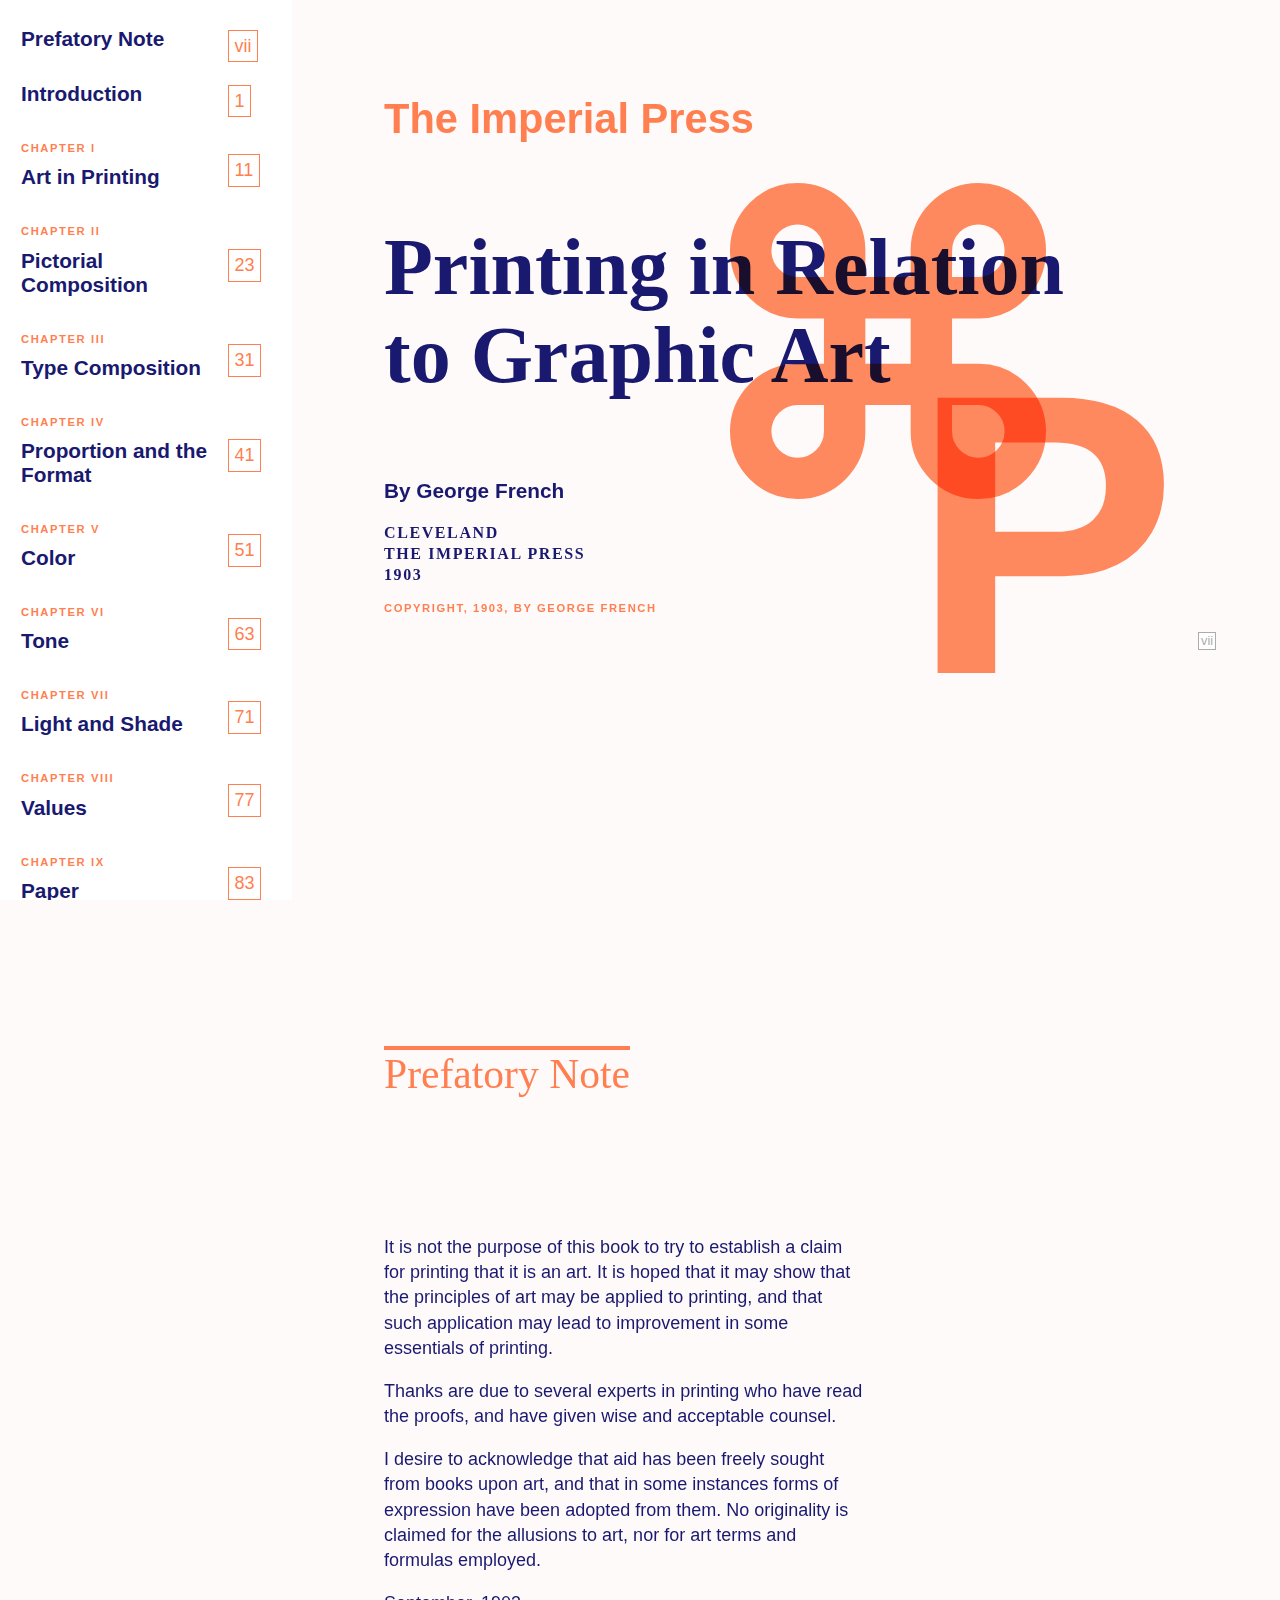
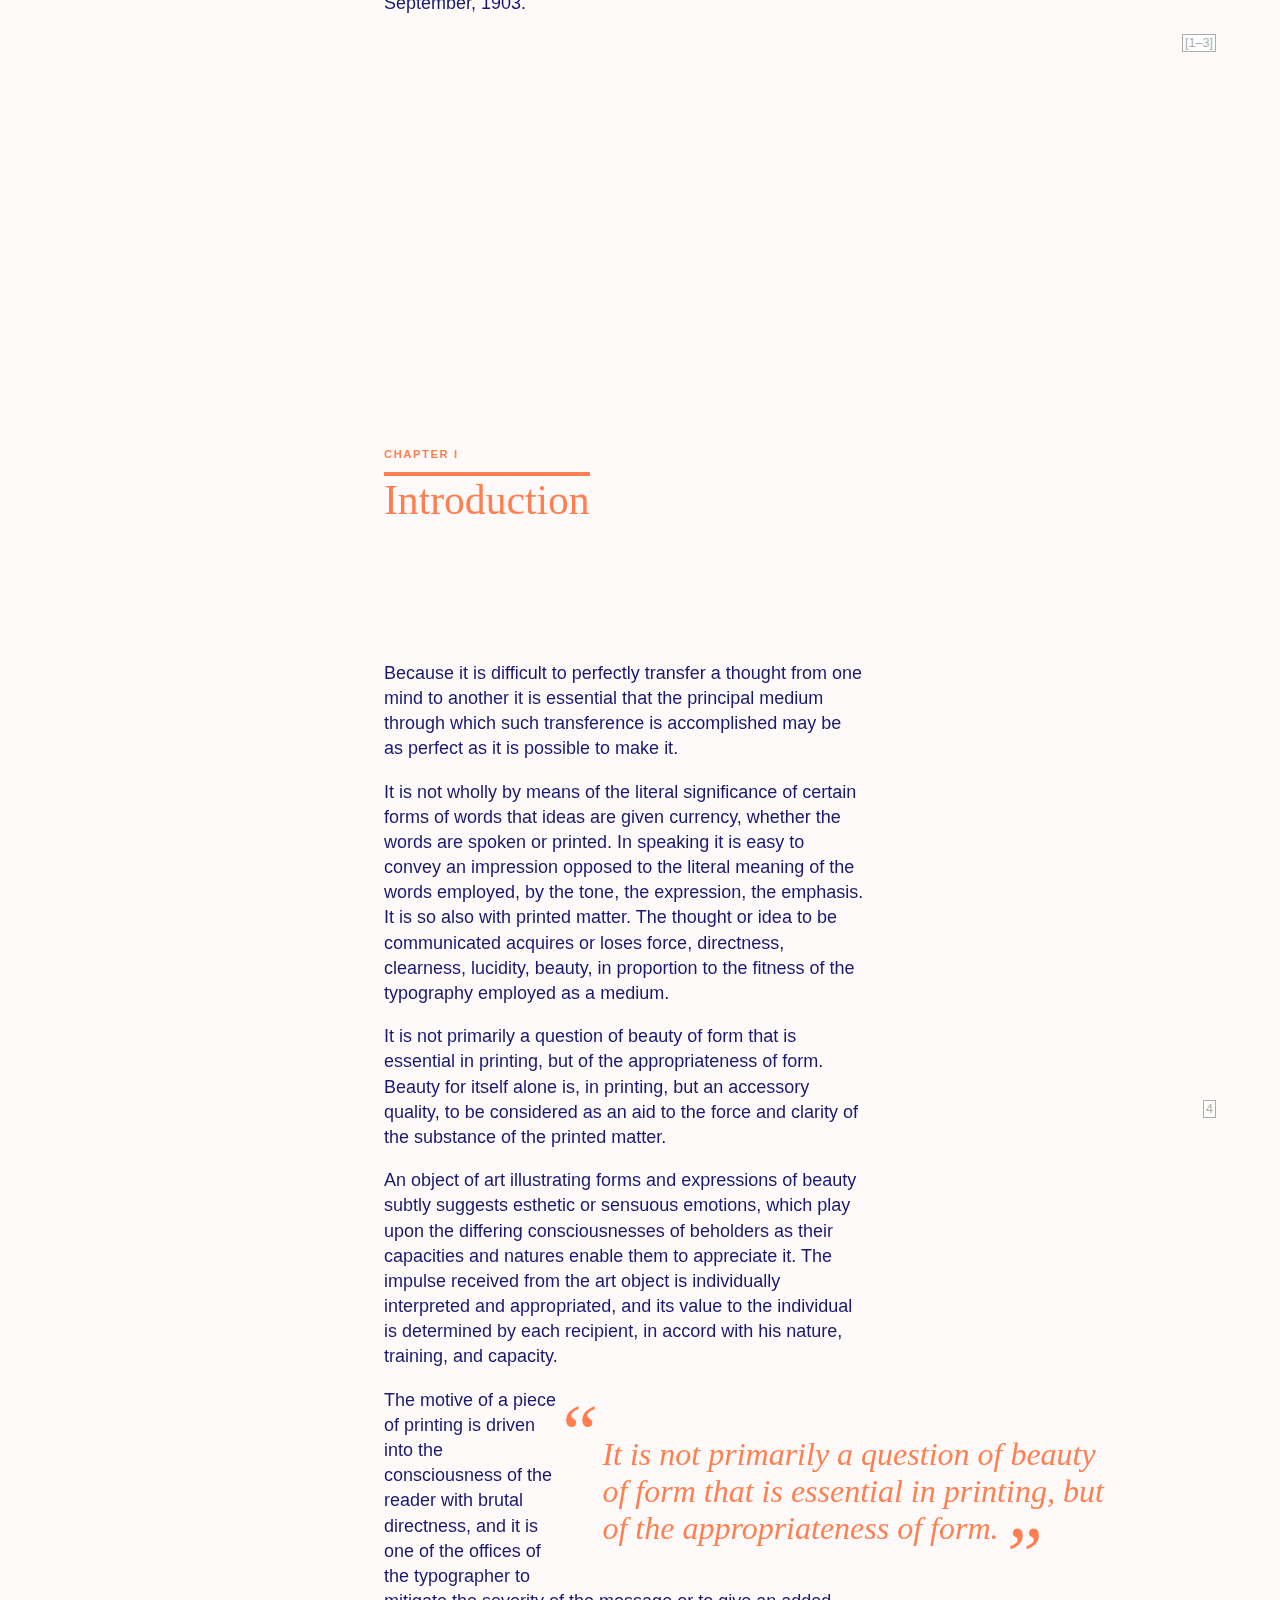
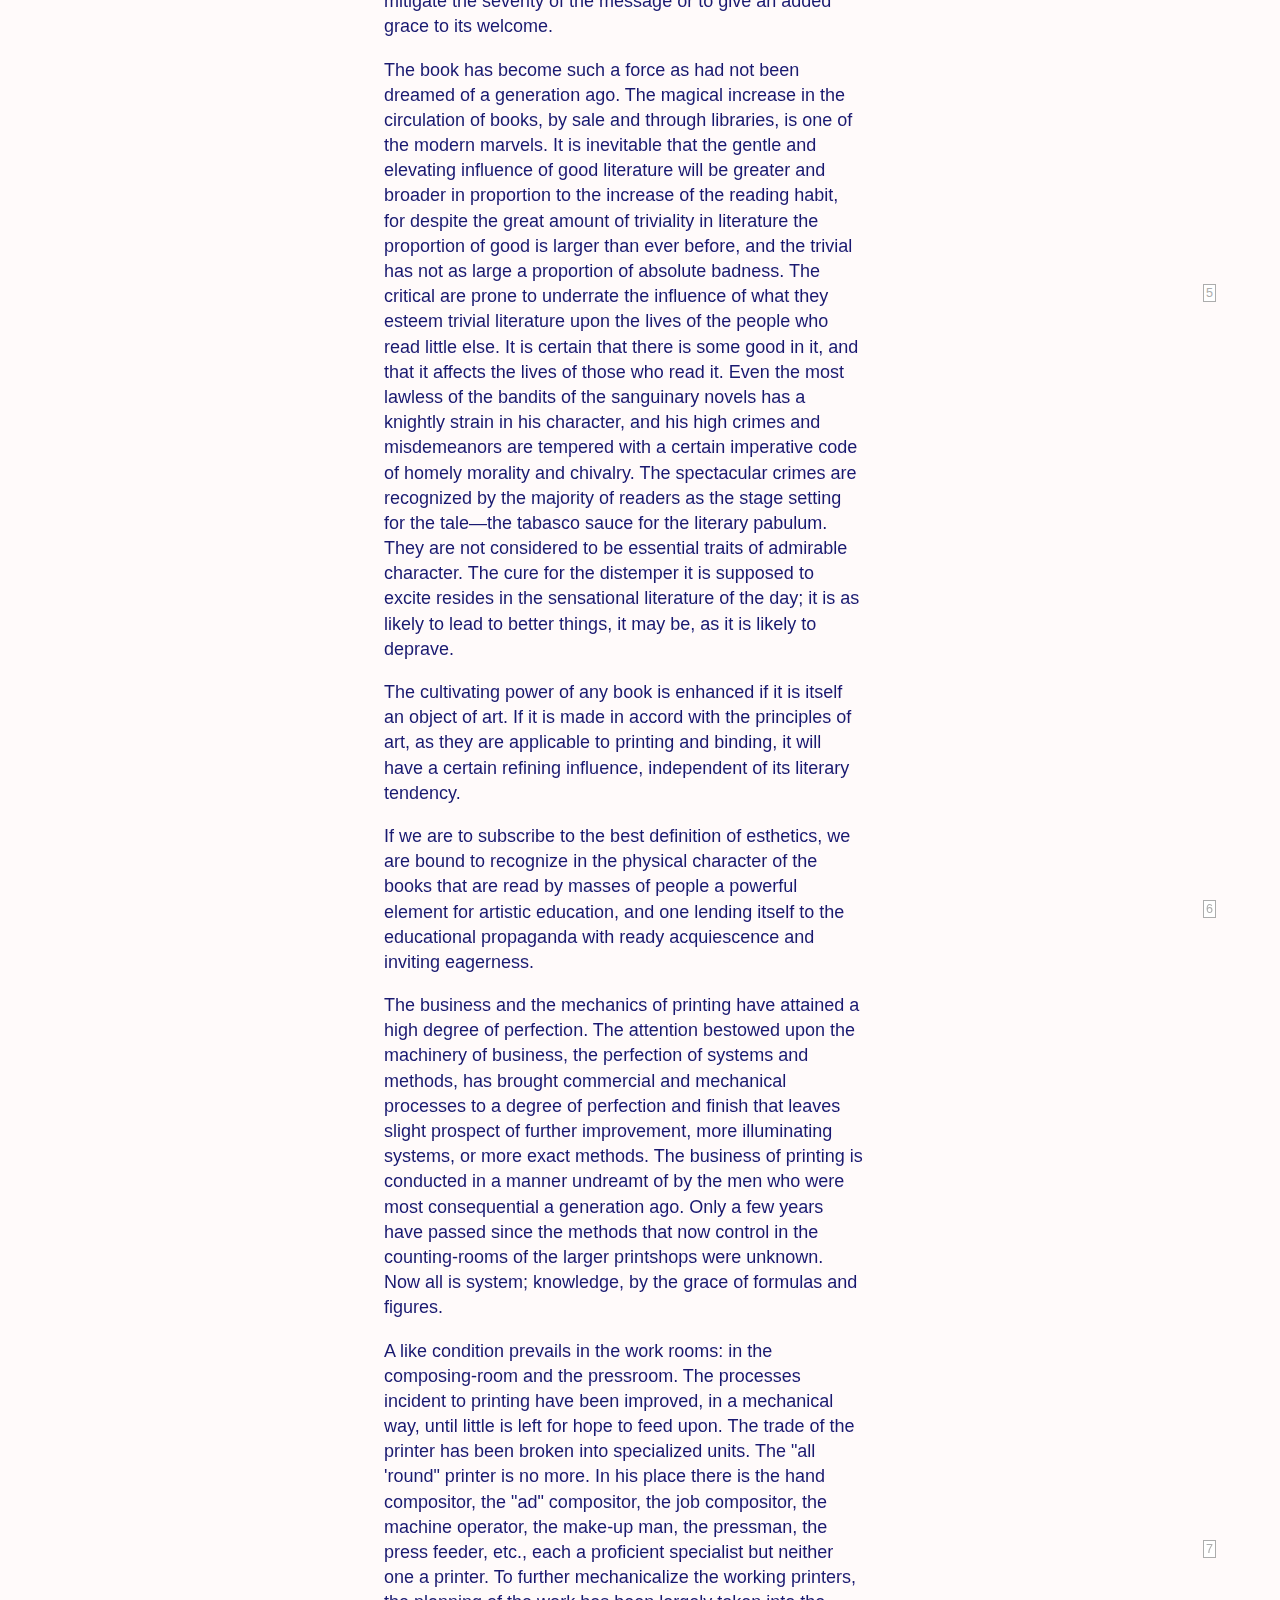
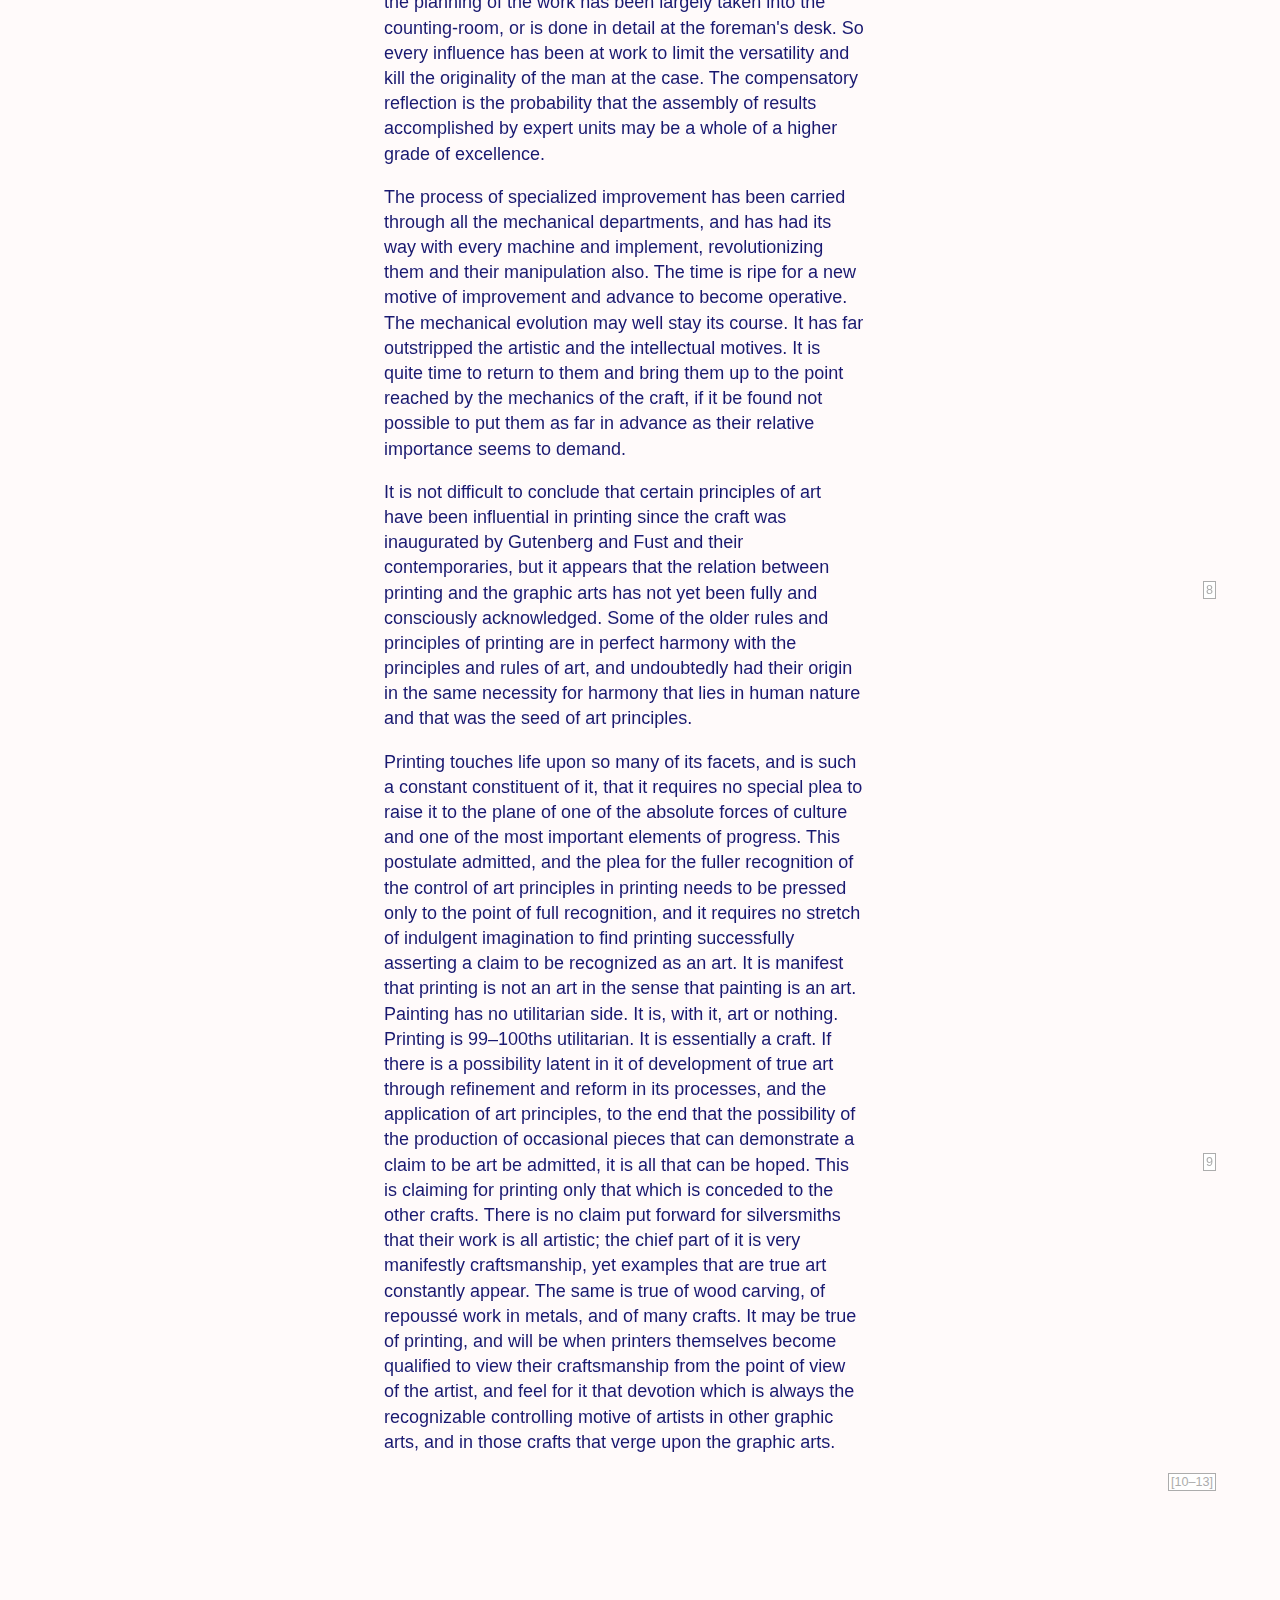
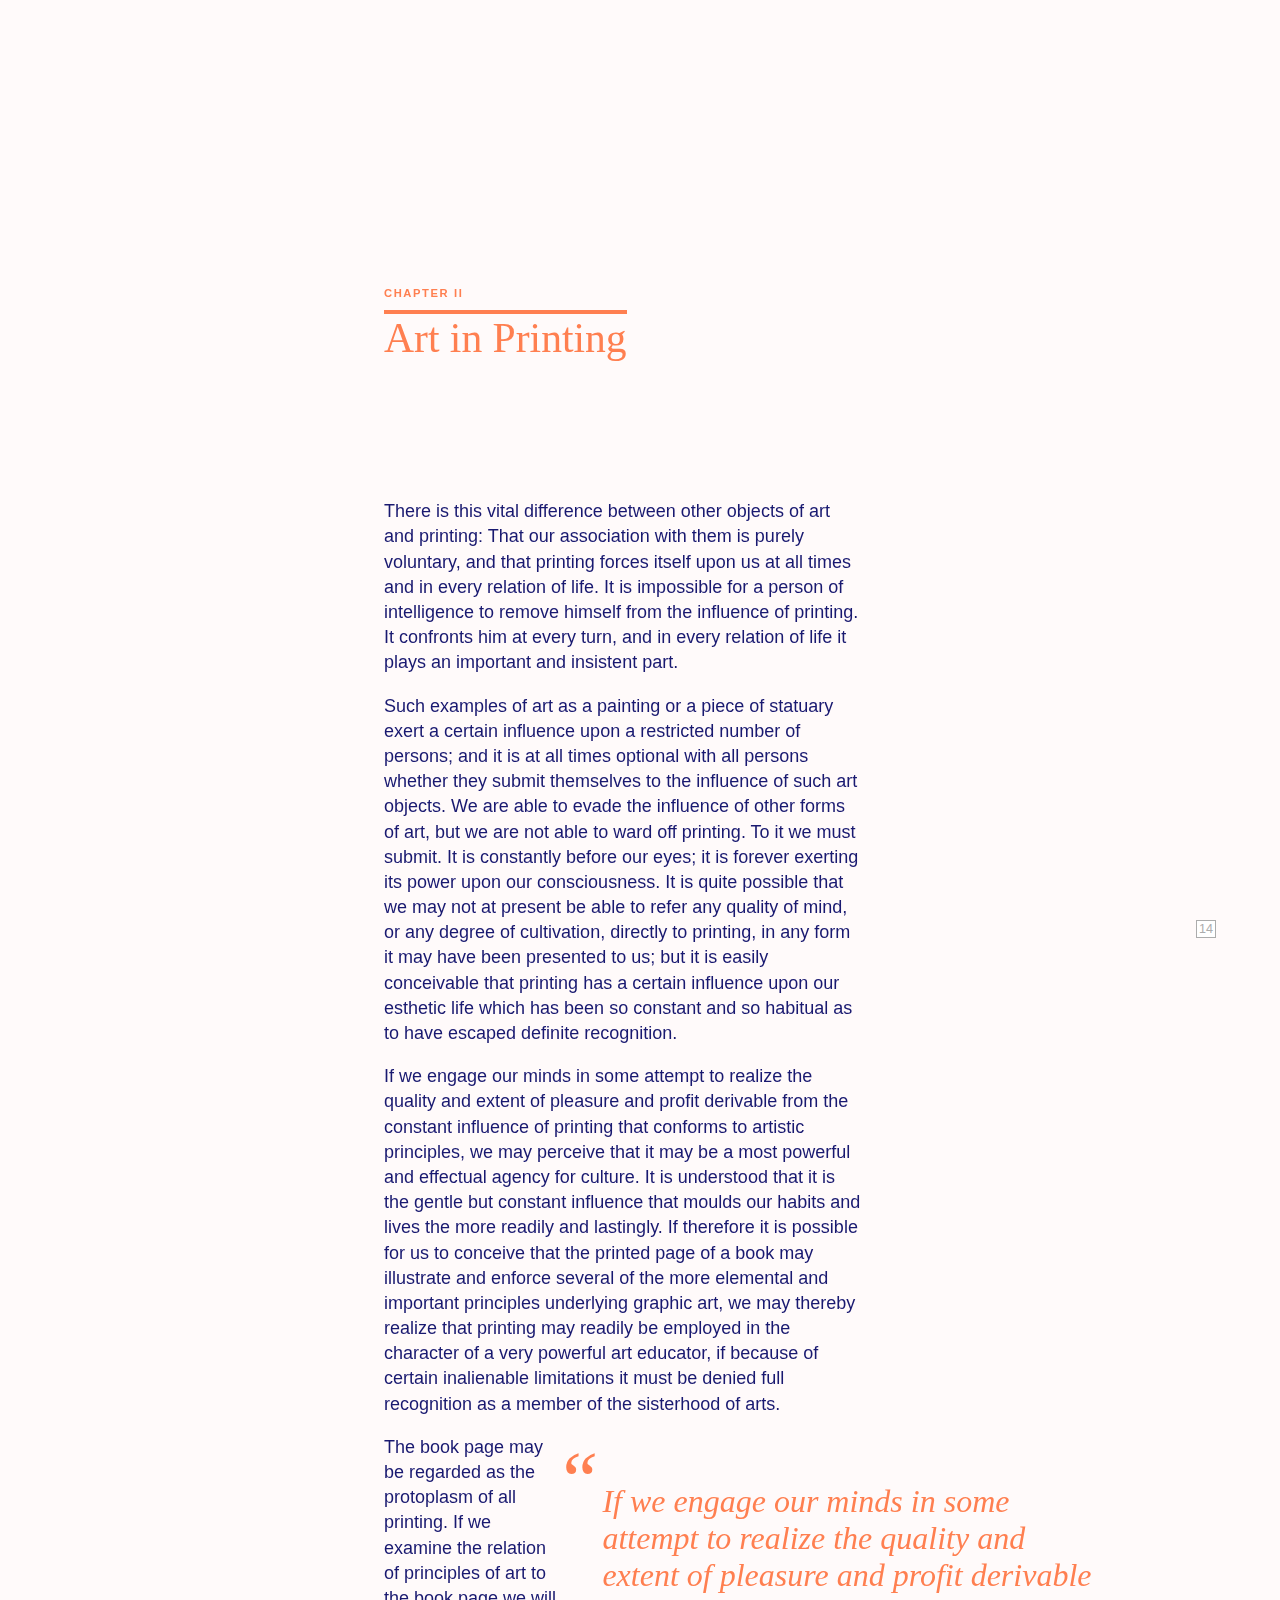
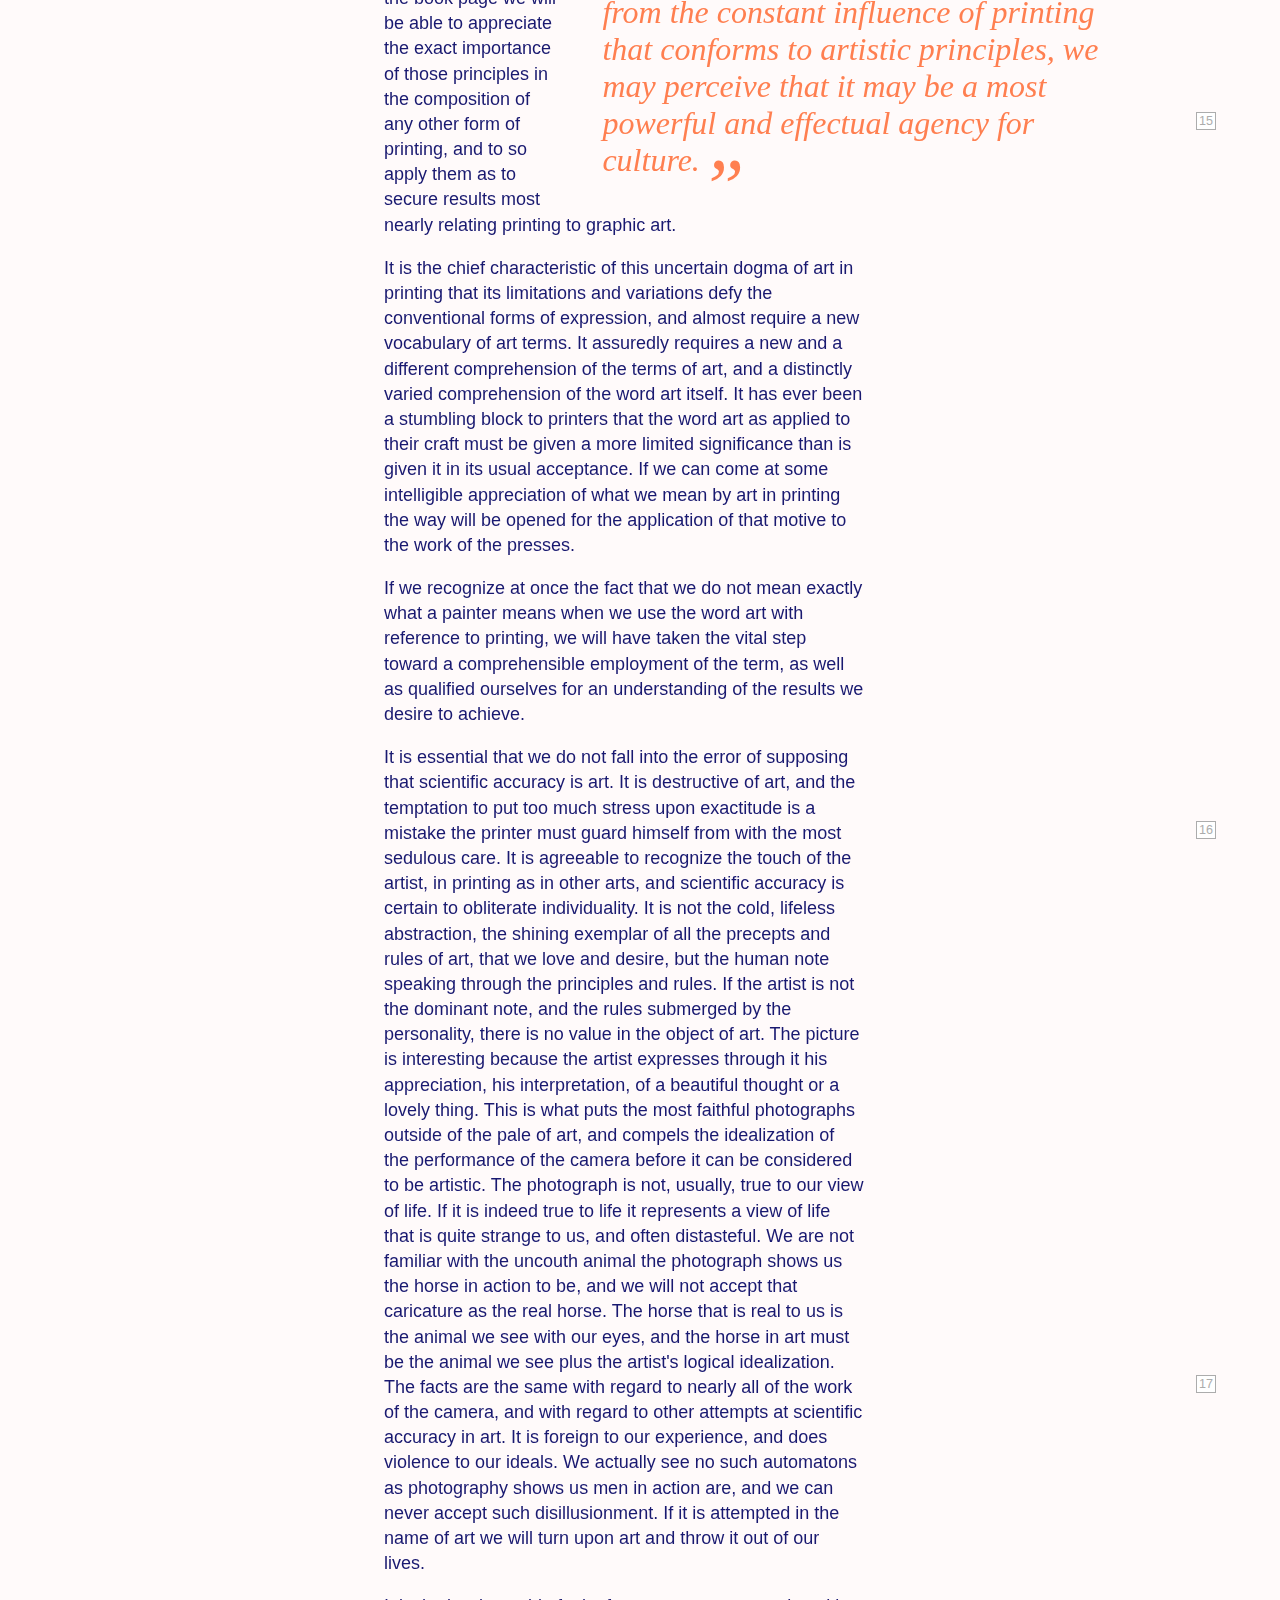
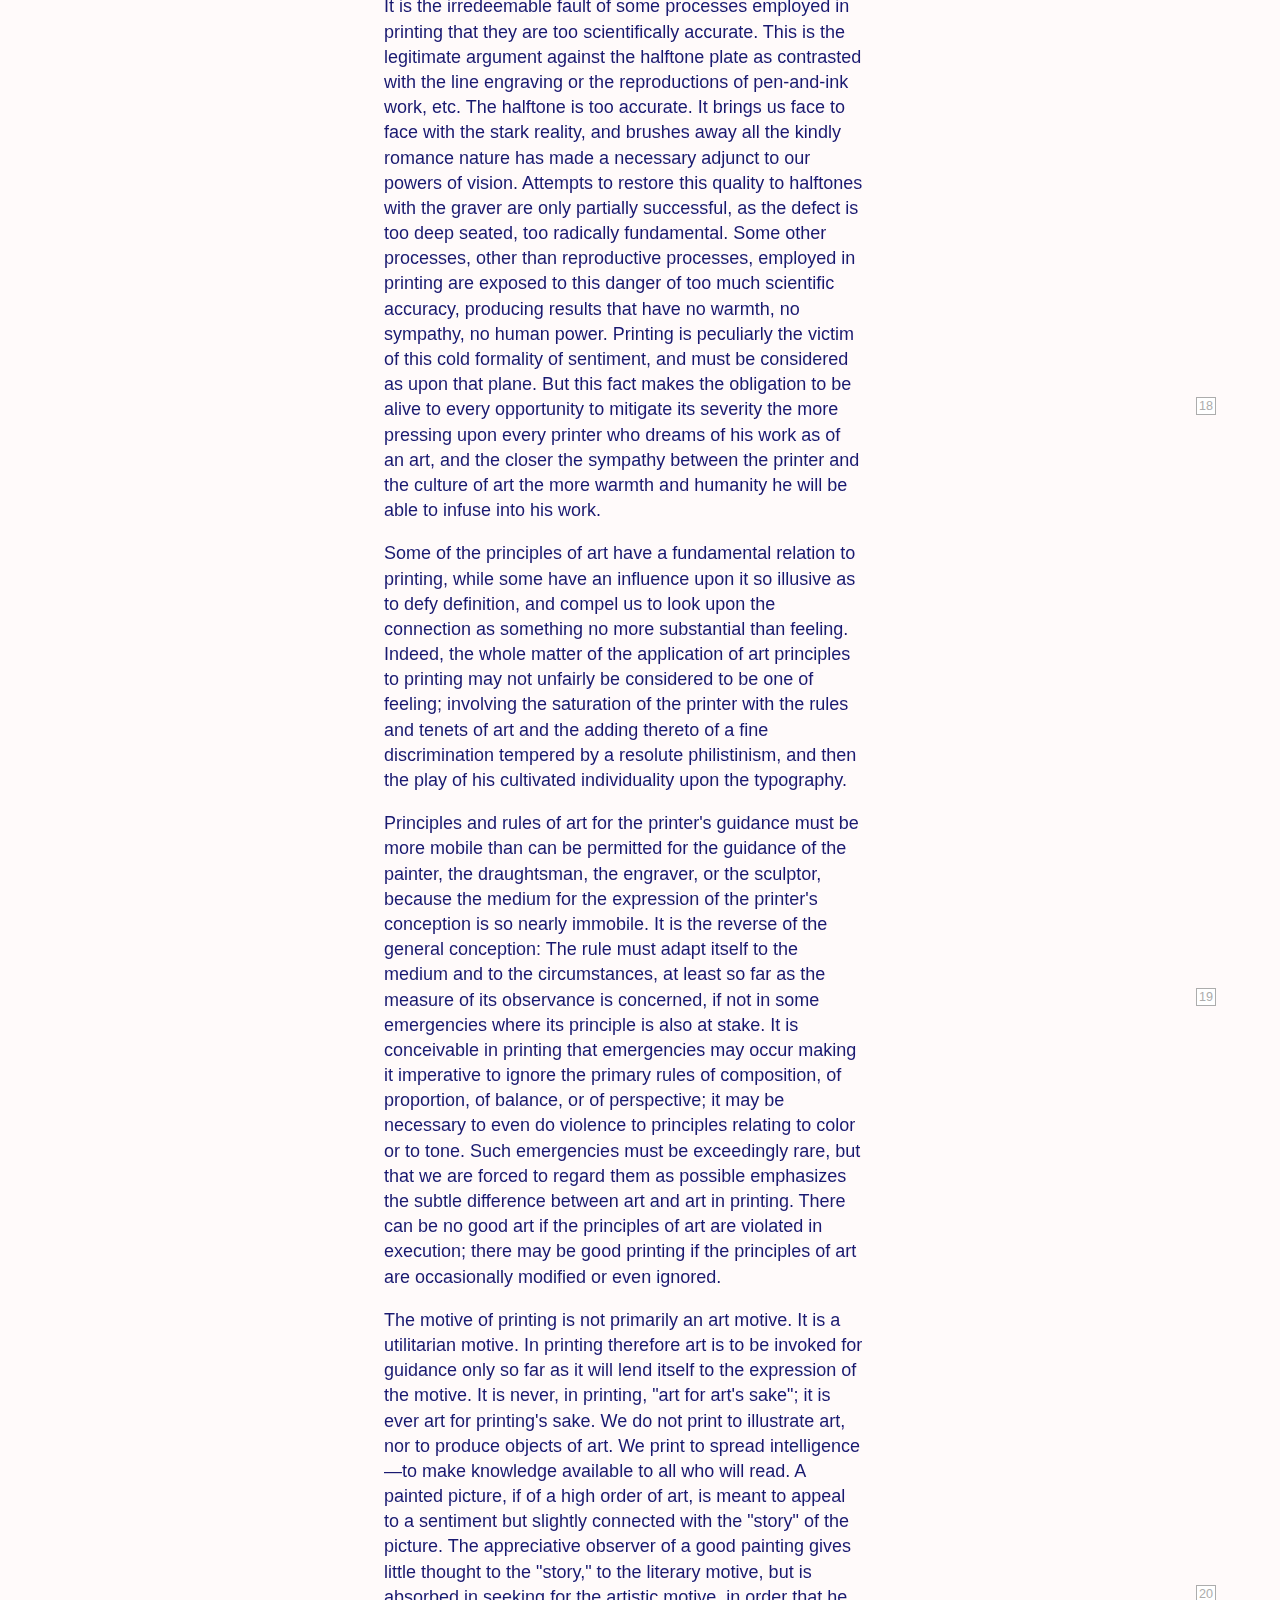
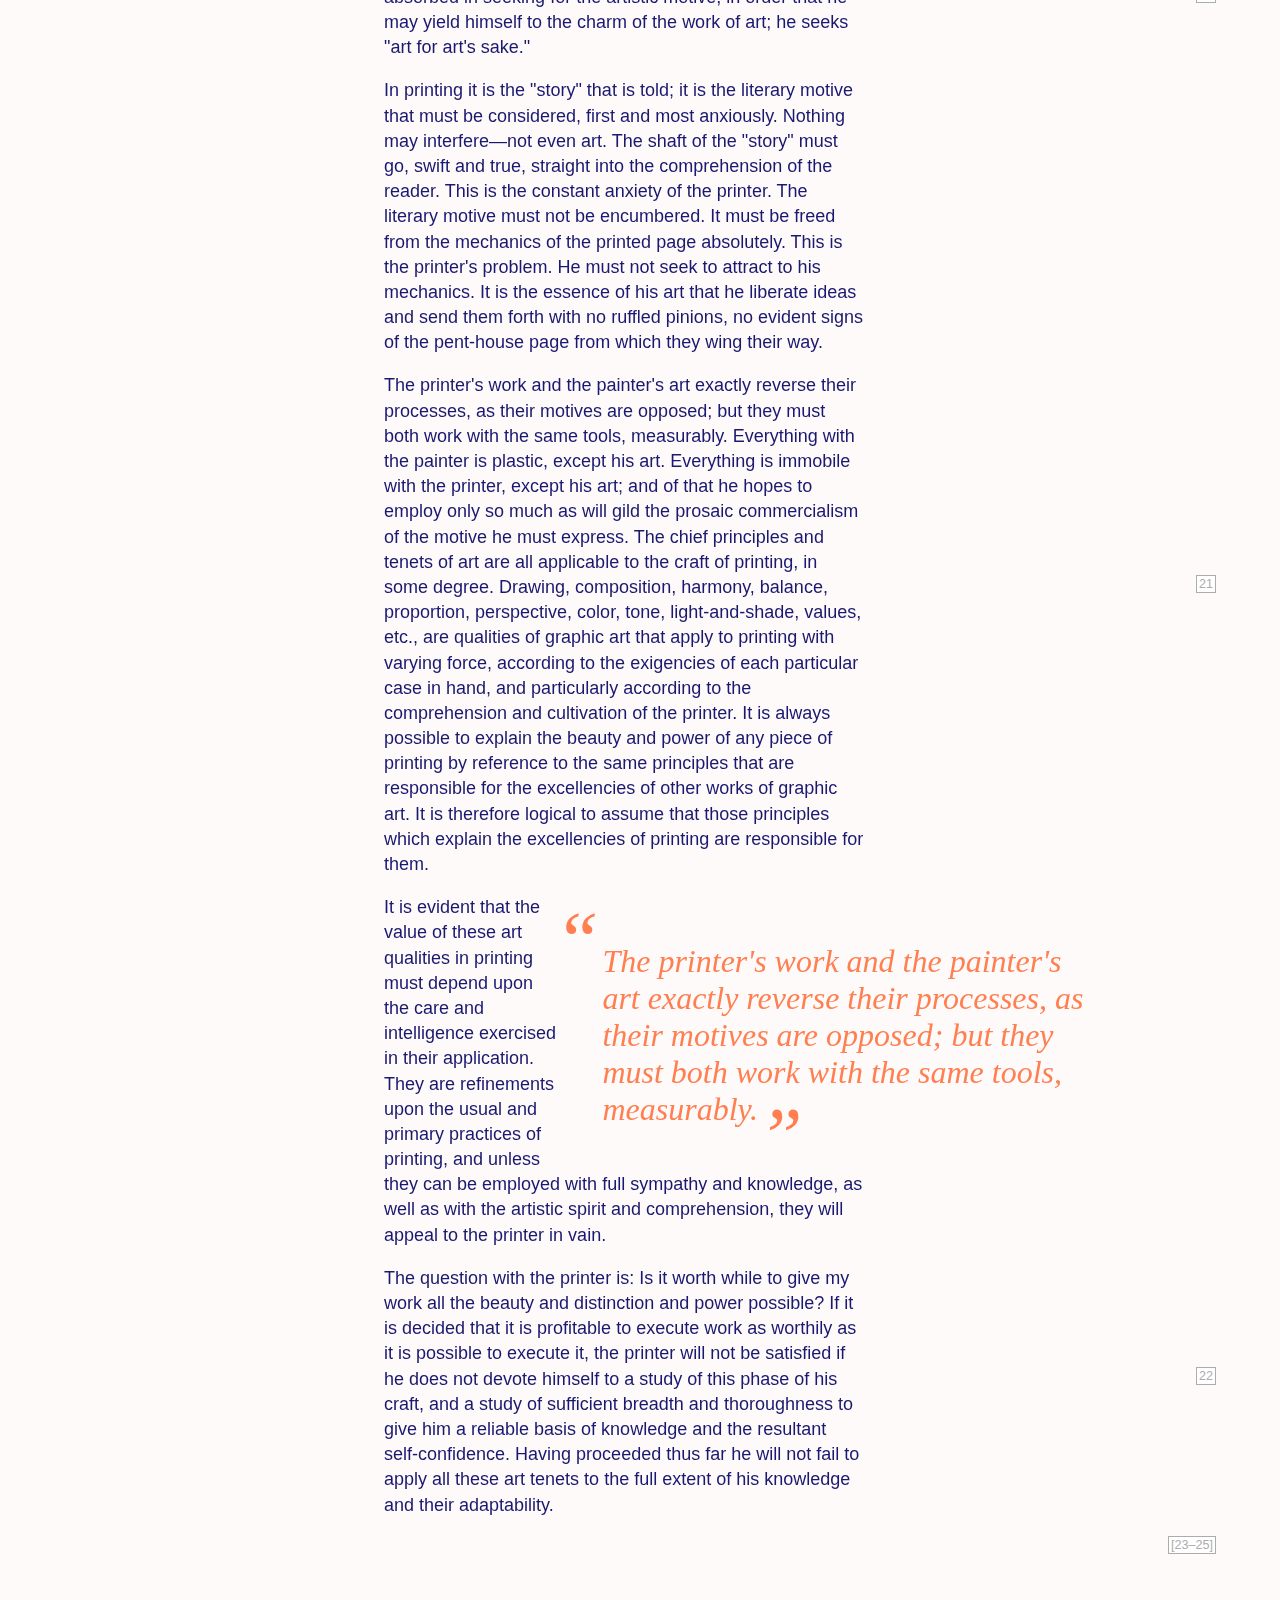
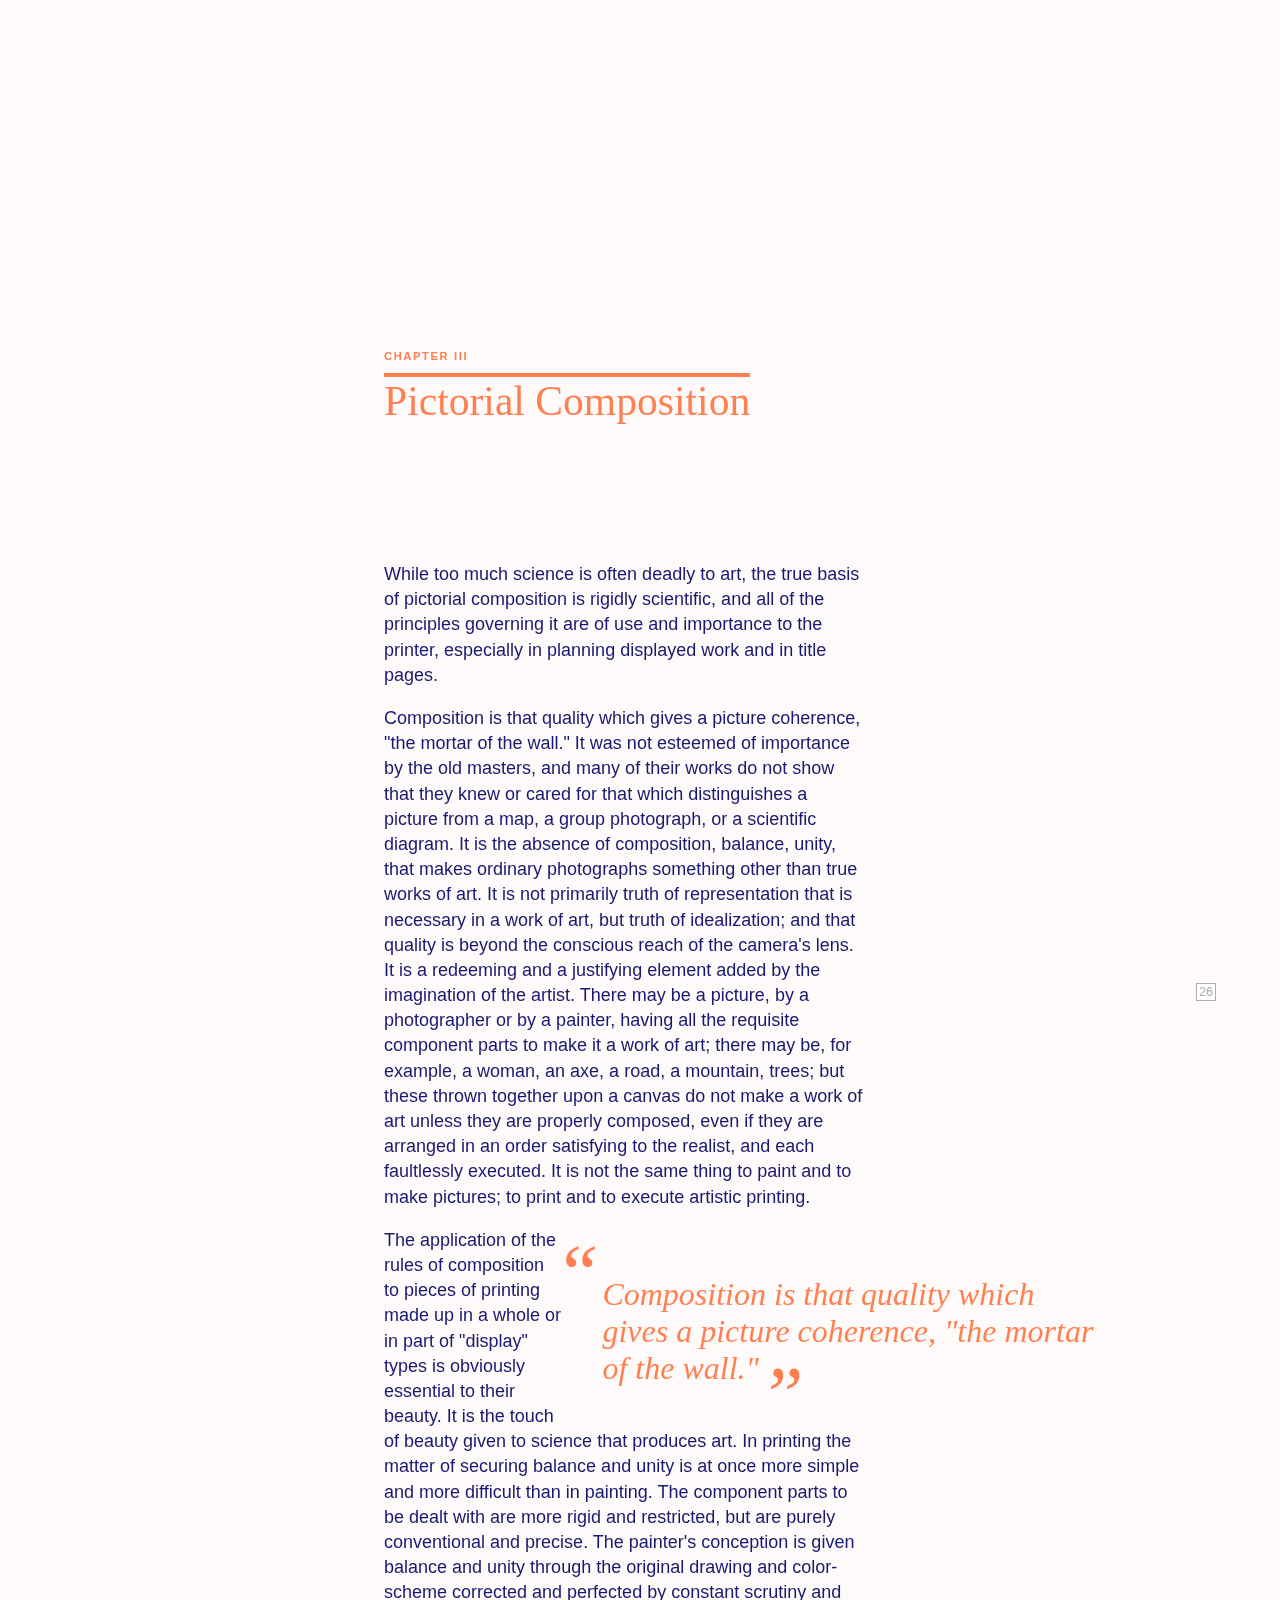
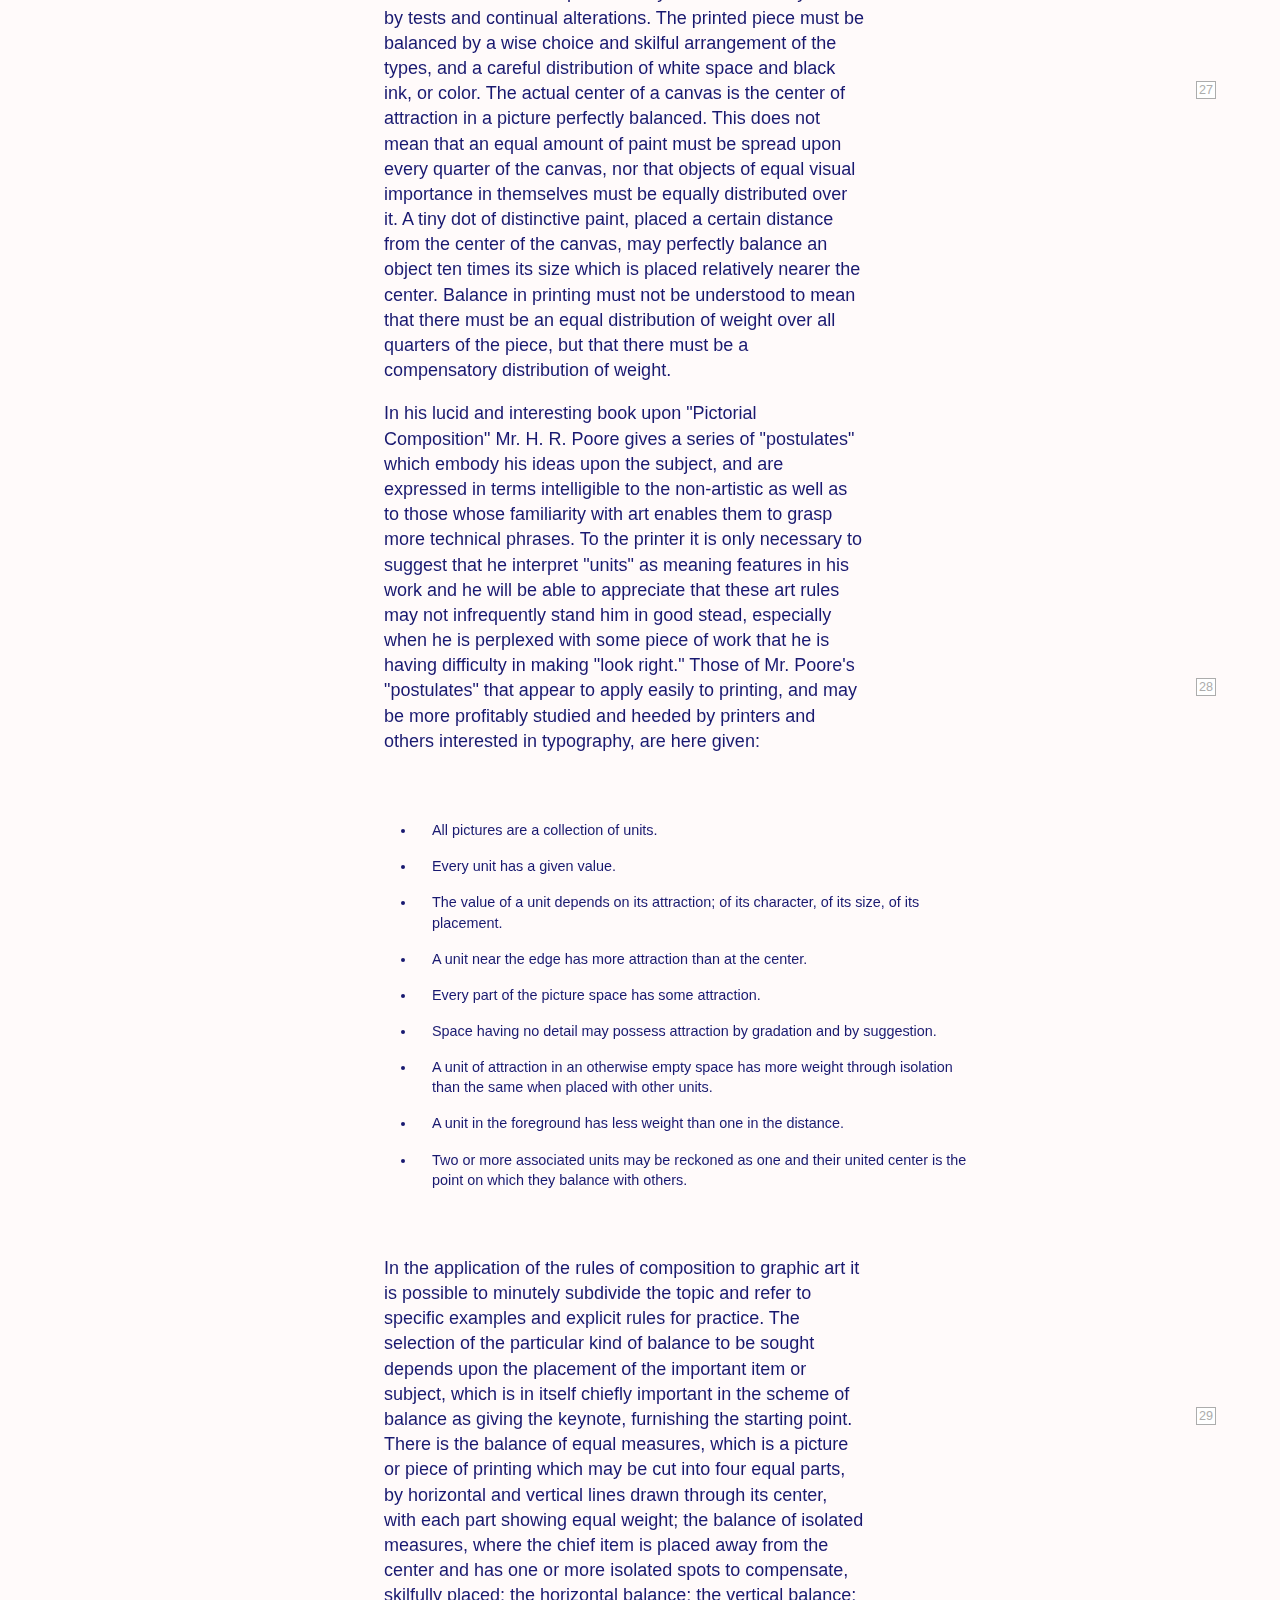
==== commit 0450b430: "Navigation-flyout" ====
--- a/book-style.html
+++ b/book-style.html
@@ -67,81 +67,79 @@
 </h6>
 
 
-
-<div class="chapter">
-<h3><a id="CONTENTS"></a>Contents</h3>
+<div class="navigation">
+
+
+  <table summary="Contents">
+    <tbody>
+    <tr>
+      <td class="tdl"><h4>Prefatory Note</h4></td>
+      <td class="tdr"><a href="#pref">vii</a></td></tr>
+    <tr>
+      <td class="tdl"><h4>Introduction</h4></td>
+      <td class="tdr"><a href="#intro">1</a></td></tr>
+    <tr>
+      <td class="tdl2"><h6>Chapter I</h6>
+      <h4>Art in Printing</h4>
+      <td class="tdr"><a href="#ch_1">11</a></td></tr>
+
+    <tr>
+      <td class="tdl2"><h6>Chapter II</h6>
+      <h4>Pictorial Composition</h4>
+      <td class="tdr"><a href="#ch_2">23</a></td></tr>
+
+    <tr>
+      <td class="tdl2"><h6>Chapter III</h6>
+      <h4>Type Composition</h4>
+      <td class="tdr"><a href="#ch_3">31</a></td></tr>
+
+    <tr>
+      <td class="tdl2"><h6>Chapter IV</h6>
+      <h4>Proportion and the Format</h4>
+      <td class="tdr"><a href="#ch_4">41</a></td></tr>
+
+    <tr>
+      <td class="tdl2"><h6>Chapter V</h6>
+      <h4>Color</h4>
+      <td class="tdr"><a href="#ch_5">51</a></td></tr>
+
+    <tr>
+      <td class="tdl2"><h6>Chapter VI</h6>
+      <h4>Tone</h4>
+      <td class="tdr"><a href="#ch_6">63</a></td></tr>
+
+    <tr>
+      <td class="tdl2"><h6>Chapter VII</h6>
+      <h4>Light and Shade</h4>
+      <td class="tdr"><a href="#ch_7">71</a></td></tr>
+
+    <tr>
+      <td class="tdl2"><h6>Chapter VIII</h6>
+      <h4>Values</h4>
+      <td class="tdr"><a href="#ch_8">77</a></td></tr>
+
+    <tr>
+      <td class="tdl2"><h6>Chapter IX</h6>
+      <h4>Paper</h4>
+      <td class="tdr"><a href="#ch_9">83</a></td></tr>
+
+    <tr>
+      <td class="tdl2"><h6>Chapter X</h6>
+      <h4>Style</h4>
+      <td class="tdr"><a href="#ch_10">93</a></td></tr>
+
+    <tr>
+      <td class="tdl2"><h6>Chapter XI</h6>
+      <h4>The Binding</h4>
+      <td class="tdr"><a href="#ch_11">105</a></td></tr>
+
+    <tr>
+      <td class="tdl2"><h6>Chapter XII</h6>
+      <h4>Specifications</h4>
+      <td class="tdr"><a href="#ch_12">115</a></td></tr>
+  </tbody></table>
+
 </div>
-
-<table summary="Contents">
-  <tbody>
-  <tr>
-    <td class="tdl"><h4>Prefatory Note</h4></td>
-    <td class="tdr"><a href="#pref">vii</a></td></tr>
-  <tr>
-    <td class="tdl"><h4>Introduction</h4></td>
-    <td class="tdr"><a href="#intro">1</a></td></tr>
-  <tr>
-    <td class="tdl2"><h6>Chapter I</h6>
-    <h4>Art in Printing</h4>
-    <td class="tdr"><a href="#ch_1">11</a></td></tr>
-
-  <tr>
-    <td class="tdl2"><h6>Chapter II</h6>
-    <h4>Pictorial Composition</h4>
-    <td class="tdr"><a href="#ch_2">23</a></td></tr>
-
-  <tr>
-    <td class="tdl2"><h6>Chapter III</h6>
-    <h4>Type Composition</h4>
-    <td class="tdr"><a href="#ch_3">31</a></td></tr>
-
-  <tr>
-    <td class="tdl2"><h6>Chapter IV</h6>
-    <h4>Proportion and the Format</h4>
-    <td class="tdr"><a href="#ch_4">41</a></td></tr>
-
-  <tr>
-    <td class="tdl2"><h6>Chapter V</h6>
-    <h4>Color</h4>
-    <td class="tdr"><a href="#ch_5">51</a></td></tr>
-
-  <tr>
-    <td class="tdl2"><h6>Chapter VI</h6>
-    <h4>Tone</h4>
-    <td class="tdr"><a href="#ch_6">63</a></td></tr>
-
-  <tr>
-    <td class="tdl2"><h6>Chapter VII</h6>
-    <h4>Light and Shade</h4>
-    <td class="tdr"><a href="#ch_7">71</a></td></tr>
-
-  <tr>
-    <td class="tdl2"><h6>Chapter VIII</h6>
-    <h4>Values</h4>
-    <td class="tdr"><a href="#ch_8">77</a></td></tr>
-
-  <tr>
-    <td class="tdl2"><h6>Chapter IX</h6>
-    <h4>Paper</h4>
-    <td class="tdr"><a href="#ch_9">83</a></td></tr>
-
-  <tr>
-    <td class="tdl2"><h6>Chapter X</h6>
-    <h4>Style</h4>
-    <td class="tdr"><a href="#ch_10">93</a></td></tr>
-
-  <tr>
-    <td class="tdl2"><h6>Chapter XI</h6>
-    <h4>The Binding</h4>
-    <td class="tdr"><a href="#ch_11">105</a></td></tr>
-
-  <tr>
-    <td class="tdl2"><h6>Chapter XII</h6>
-    <h4>Specifications</h4>
-    <td class="tdr"><a href="#ch_12">115</a></td></tr>
-</tbody></table>
-
-
 
 <p><span class="pagenum"><a name="Page_vii" id="Page_vii">vii</a></span></p>
 
--- a/style.css
+++ b/style.css
@@ -19,16 +19,13 @@
   width:100%;
 }
 
-tr:hover {
-  background: white;
-}
-
 body {
   font-family:sans-serif;
   font-size:18px;
   padding:5vh 10vw;
   background: snow;
   color:midnightblue;
+  margin-left:20%;
 }
 
 h1,h2,h3,h4,h5,h6 {
@@ -93,18 +90,16 @@
   margin: 0;
   margin:1em 0;
   color:coral;
-
 }
 
 h3 {
   font-size:2.6rem;
-  color:coral;
+  color: coral;
   margin:0em 0 1em 0;
   font-weight: normal;
   border-top: .1em solid;
   padding-bottom: 1em;
   display:inline-block;
-
 }
 
 h4 {
@@ -147,15 +142,12 @@
   max-width: 34rem;
 }
 
-a {
-  color:coral;
-  text-decoration: none;
-  border-bottom: 1px dotted;
-}
+
 
 a:hover {
-  color:coral;
-  border-bottom:
+  background-color:coral;
+  color: white;
+  transition: 300ms;
 }
 
 blockquote {
@@ -205,6 +197,30 @@
   margin-bottom:3em;
 }
 
+.navigation {
+  position: fixed;
+  top:0;
+  left:0;
+  bottom:0;
+  background-color: white;
+  overflow-y: scroll;
+  width:20%;
+  padding:1em;
+}
+
+
+
+
+.navigation a {
+  color:coral;
+  text-decoration: none;
+  border: 1px solid;
+  padding: .3em;
+  transition: 1s;
+}
+
+
+
 
 @media print {
   body {
@@ -217,7 +233,6 @@
 
   h3 {
     margin-top: 3em;
-    page-break-before: always;
   }
 
   h4 {
@@ -228,5 +243,9 @@
     color:DimGray!important;
   }
 
-
-}
+  .chapter {
+    page-break-before: always;
+  }
+
+
+}
